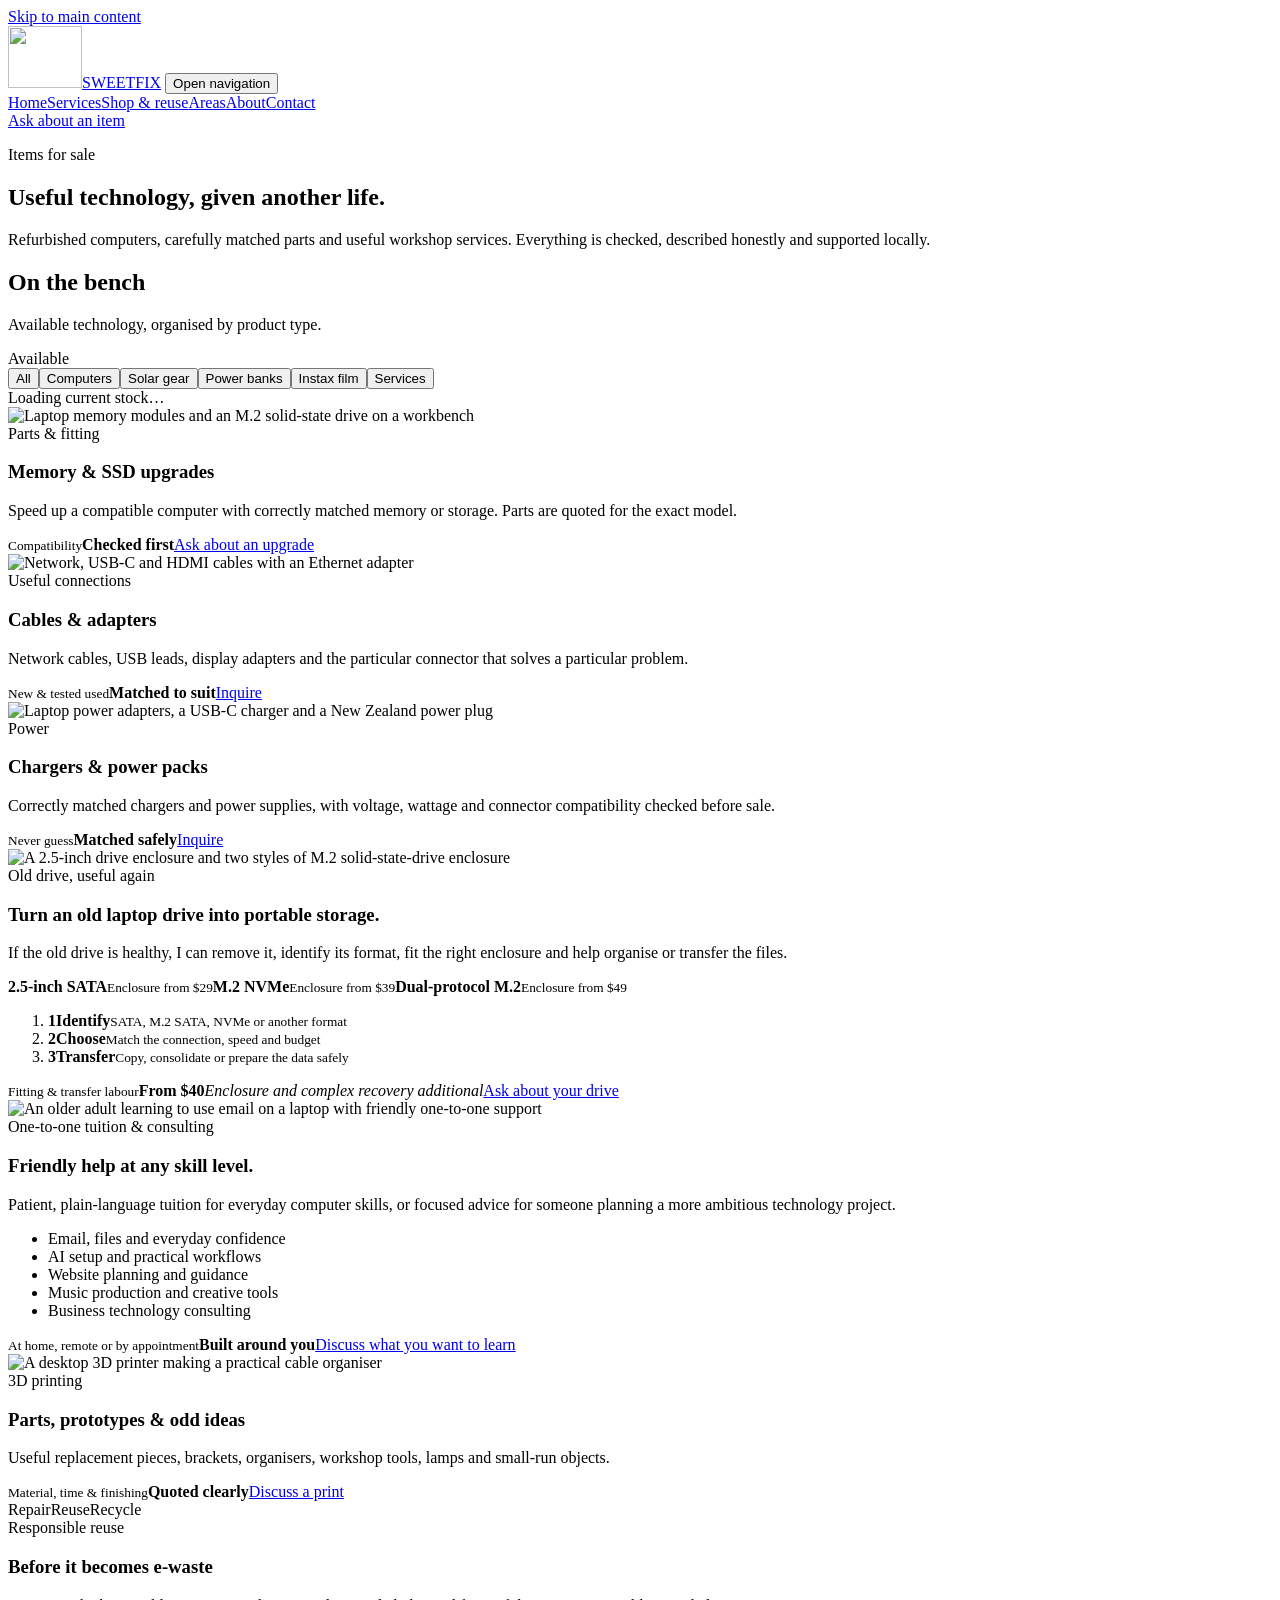
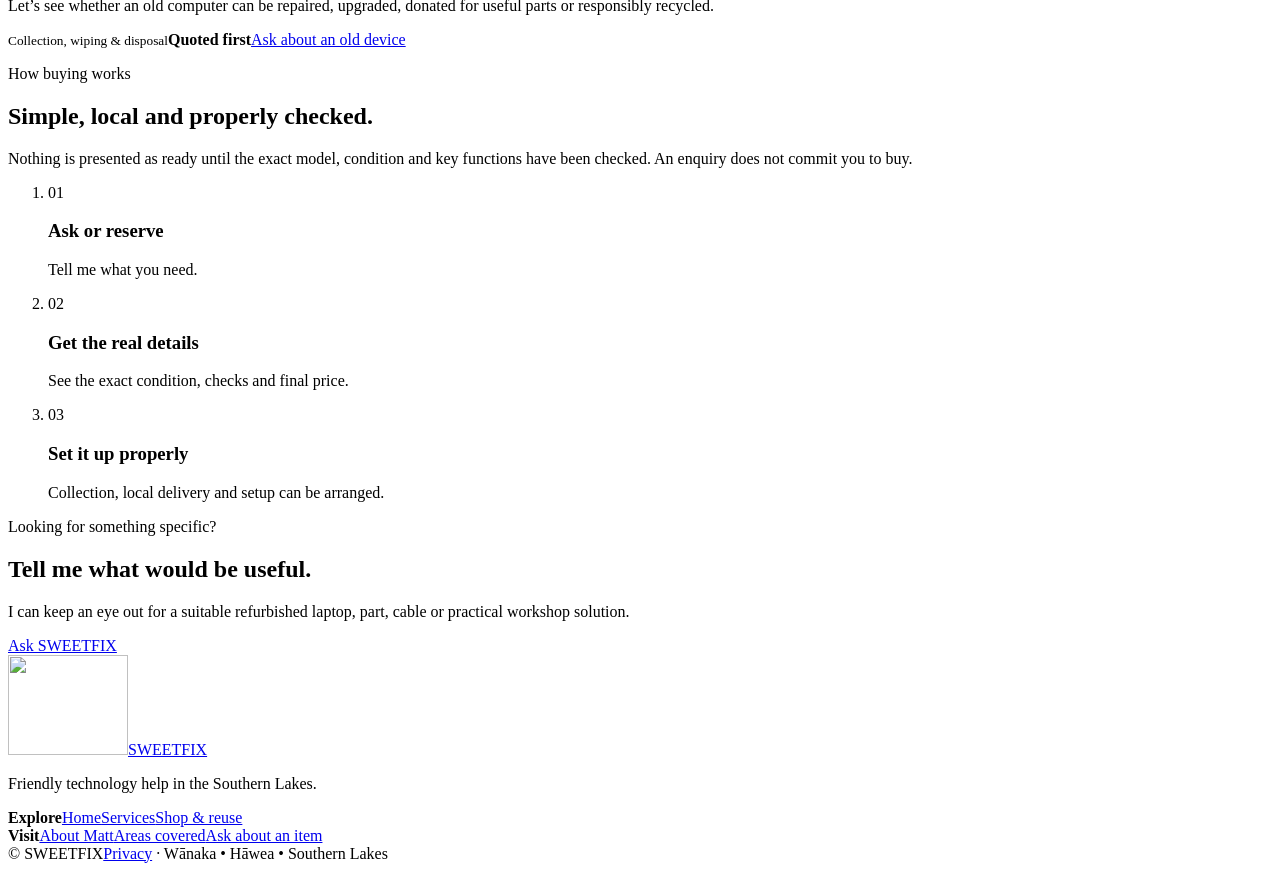
==== shop/index.html @ 1f92fd96 "Publish SWEETFIX customer website" ====
<!doctype html>
<html lang="en-NZ">
<head>
  <meta charset="utf-8" />
  <meta name="viewport" content="width=device-width, initial-scale=1" />
  <meta name="theme-color" content="#f4efe5" />
  <meta name="description" content="Refurbished computers, useful technology, computer tuition and local 3D printing from SWEETFIX in Wānaka." />
  <title>Shop &amp; reuse | SWEETFIX Wānaka</title>
  <link rel="icon" href="assets/sweetfix-favicon.png" type="image/png" sizes="512x512" />
  <link rel="stylesheet" href="styles.css" />
  <link rel="stylesheet" href="shop.css" />
  <script src="script.js" defer></script>
  <script src="assets/shop/shop-catalog-data.js" defer></script>
  <script src="assets/shop-catalog.js" defer></script>
</head>
<body class="shop-page">
  <a class="skip-link" href="#main">Skip to main content</a>
  <header class="site-header" data-header>
    <div class="shell header-inner">
      <a class="brand" href="/" aria-label="SWEETFIX home"><img class="brand-mark" src="assets/sweetfix-logo-green.png" alt="" width="74" height="62" /><span>SWEETFIX</span></a>
      <button class="menu-toggle" type="button" aria-expanded="false" aria-controls="site-navigation"><span class="sr-only">Open navigation</span><span aria-hidden="true"></span><span aria-hidden="true"></span><span aria-hidden="true"></span></button>
      <nav id="site-navigation" class="site-nav" aria-label="Primary navigation"><a href="/">Home</a><a href="/#services">Services</a><a class="is-active" aria-current="page" href="/shop">Shop &amp; reuse</a><a href="/#areas">Areas</a><a href="/#about">About</a><a href="/#contact">Contact</a></nav>
      <div class="header-actions"><a class="button button-small" href="/?interest=a%20shop%20item%20or%20refurbished%20computer">Ask about an item</a></div>
    </div>
  </header>

  <main id="main">
    <div class="catalogue-surface">
      <section class="shop-hero">
        <div class="shell shop-hero-copy reveal is-visible"><p class="eyebrow">Items for sale</p><h1>Useful technology, given another life.</h1><p>Refurbished computers, carefully matched parts and useful workshop services. Everything is checked, described honestly and supported locally.</p></div>
      </section>

      <section id="items" class="shop-section catalogue-section" aria-labelledby="items-title">
        <div class="shell">
          <div class="catalogue-heading reveal"><div><h2 id="items-title">On the bench</h2><p>Available technology, organised by product type.</p></div><div class="stock-key" aria-label="Item availability key"><span class="available">Available</span></div></div>
          <div class="catalogue-filters" data-catalogue-filters aria-label="Filter shop items"><button class="is-active" type="button" data-filter="All">All</button><button type="button" data-filter="Computers">Computers</button><button type="button" data-filter="Solar">Solar gear</button><button type="button" data-filter="Charging">Power banks</button><button type="button" data-filter="Photography">Instax film</button><button type="button" data-filter="Services">Services</button></div>
          <div class="catalogue-grid">
            <div class="catalogue-products" data-catalogue-products aria-live="polite"><div class="catalogue-loading">Loading current stock…</div></div>

            <article class="catalog-card service-card reveal" data-catalog-category="Services"><img class="card-media" src="assets/shop-memory-storage.jpg" alt="Laptop memory modules and an M.2 solid-state drive on a workbench" loading="lazy" decoding="async" /><div class="card-body"><div class="card-kicker"><span>Parts &amp; fitting</span></div><h3>Memory &amp; SSD upgrades</h3><p>Speed up a compatible computer with correctly matched memory or storage. Parts are quoted for the exact model.</p><div class="card-action"><span class="price"><small>Compatibility</small><strong>Checked first</strong></span><a class="button button-small" href="/?interest=a%20memory%20or%20SSD%20upgrade&amp;service=Computer%20repair%20or%20upgrade">Ask about an upgrade</a></div></div></article>

            <article class="catalog-card service-card reveal" data-catalog-category="Services"><img class="card-media" src="assets/shop-cables-connections.jpg" alt="Network, USB-C and HDMI cables with an Ethernet adapter" loading="lazy" decoding="async" /><div class="card-body"><div class="card-kicker"><span>Useful connections</span></div><h3>Cables &amp; adapters</h3><p>Network cables, USB leads, display adapters and the particular connector that solves a particular problem.</p><div class="card-action"><span class="price"><small>New &amp; tested used</small><strong>Matched to suit</strong></span><a class="button button-small" href="/?interest=a%20cable%20or%20adapter">Inquire</a></div></div></article>

            <article class="catalog-card service-card reveal" data-catalog-category="Services"><img class="card-media" src="assets/shop-power-chargers.jpg" alt="Laptop power adapters, a USB-C charger and a New Zealand power plug" loading="lazy" decoding="async" /><div class="card-body"><div class="card-kicker"><span>Power</span></div><h3>Chargers &amp; power packs</h3><p>Correctly matched chargers and power supplies, with voltage, wattage and connector compatibility checked before sale.</p><div class="card-action"><span class="price"><small>Never guess</small><strong>Matched safely</strong></span><a class="button button-small" href="/?interest=a%20charger%20or%20power%20adapter">Inquire</a></div></div></article>

            <article class="catalog-card catalog-card-wide drive-card reveal" data-catalog-category="Services">
              <img class="card-media" src="assets/shop-drive-enclosures.jpg" alt="A 2.5-inch drive enclosure and two styles of M.2 solid-state-drive enclosure" loading="lazy" decoding="async" />
              <div class="card-body"><div class="card-kicker"><span>Old drive, useful again</span></div><h3>Turn an old laptop drive into portable storage.</h3><p>If the old drive is healthy, I can remove it, identify its format, fit the right enclosure and help organise or transfer the files.</p><div class="enclosure-options" aria-label="Indicative enclosure choices"><span><strong>2.5-inch SATA</strong><small>Enclosure from $29</small></span><span><strong>M.2 NVMe</strong><small>Enclosure from $39</small></span><span><strong>Dual-protocol M.2</strong><small>Enclosure from $49</small></span></div><ol class="mini-steps"><li><b>1</b><span><strong>Identify</strong><small>SATA, M.2 SATA, NVMe or another format</small></span></li><li><b>2</b><span><strong>Choose</strong><small>Match the connection, speed and budget</small></span></li><li><b>3</b><span><strong>Transfer</strong><small>Copy, consolidate or prepare the data safely</small></span></li></ol><div class="card-action"><span class="price"><small>Fitting &amp; transfer labour</small><strong>From $40</strong><em>Enclosure and complex recovery additional</em></span><a class="button button-small" href="/?interest=turning%20an%20old%20laptop%20drive%20into%20portable%20storage&amp;service=Data%20recovery%20or%20backup">Ask about your drive</a></div></div>
            </article>

            <article class="catalog-card catalog-card-wide tuition-card reveal" data-catalog-category="Services">
              <img class="card-media" src="assets/service-computer-tuition.jpg" alt="An older adult learning to use email on a laptop with friendly one-to-one support" loading="lazy" decoding="async" />
              <div class="card-body"><div class="card-kicker"><span>One-to-one tuition &amp; consulting</span></div><h3>Friendly help at any skill level.</h3><p>Patient, plain-language tuition for everyday computer skills, or focused advice for someone planning a more ambitious technology project.</p><ul class="topic-list"><li>Email, files and everyday confidence</li><li>AI setup and practical workflows</li><li>Website planning and guidance</li><li>Music production and creative tools</li><li>Business technology consulting</li></ul><div class="card-action"><span class="price"><small>At home, remote or by appointment</small><strong>Built around you</strong></span><a class="button button-small" href="/?interest=one-to-one%20computer%20tuition%20or%20technology%20consulting&amp;service=Computer%20tuition%20or%20consulting">Discuss what you want to learn</a></div></div>
            </article>

            <article class="catalog-card service-card reveal" data-catalog-category="Services"><img class="card-media" src="assets/service-3d-printing-card-v2.png" alt="A desktop 3D printer making a practical cable organiser" loading="lazy" decoding="async" /><div class="card-body"><div class="card-kicker"><span>3D printing</span></div><h3>Parts, prototypes &amp; odd ideas</h3><p>Useful replacement pieces, brackets, organisers, workshop tools, lamps and small-run objects.</p><div class="card-action"><span class="price"><small>Material, time &amp; finishing</small><strong>Quoted clearly</strong></span><a class="button button-small" href="/?interest=a%203D%20printing%20project&amp;service=3D%20printing">Discuss a print</a></div></div></article>

            <article class="catalog-card service-card reuse-card reveal" data-catalog-category="Services"><div class="card-media reuse-visual" aria-hidden="true"><span>Repair</span><span>Reuse</span><span>Recycle</span></div><div class="card-body"><div class="card-kicker"><span>Responsible reuse</span></div><h3>Before it becomes e-waste</h3><p>Let’s see whether an old computer can be repaired, upgraded, donated for useful parts or responsibly recycled.</p><div class="card-action"><span class="price"><small>Collection, wiping &amp; disposal</small><strong>Quoted first</strong></span><a class="button button-small" href="/?interest=computer%20reuse%20or%20e-waste%20help">Ask about an old device</a></div></div></article>
          </div>
        </div>
      </section>
    </div>

    <section class="buying-section shop-section"><div class="shell buying-layout"><div><p class="eyebrow">How buying works</p><h2>Simple, local and properly checked.</h2><p>Nothing is presented as ready until the exact model, condition and key functions have been checked. An enquiry does not commit you to buy.</p></div><ol class="buying-grid"><li><span>01</span><div><h3>Ask or reserve</h3><p>Tell me what you need.</p></div></li><li><span>02</span><div><h3>Get the real details</h3><p>See the exact condition, checks and final price.</p></div></li><li><span>03</span><div><h3>Set it up properly</h3><p>Collection, local delivery and setup can be arranged.</p></div></li></ol></div></section>
    <section class="shop-final"><div class="shell shop-final-inner"><div><p class="eyebrow">Looking for something specific?</p><h2>Tell me what would be useful.</h2><p>I can keep an eye out for a suitable refurbished laptop, part, cable or practical workshop solution.</p></div><a class="button button-light" href="/?interest=sourcing%20a%20useful%20technology%20item">Ask SWEETFIX</a></div></section>
  </main>

  <dialog class="request-dialog purchase-dialog" data-purchase-dialog aria-labelledby="purchase-title">
    <div class="dialog-top"><div><p class="eyebrow">Purchase request</p><h2 id="purchase-title">Reserve an item.</h2></div><button class="dialog-close" type="button" aria-label="Close purchase form" data-purchase-close>×</button></div>
    <form class="request-form" data-purchase-form>
      <input type="hidden" name="product_id" />
      <div class="purchase-context"><div class="purchase-summary" data-purchase-summary></div><p class="purchase-shipping-note" data-shipping-note></p></div>
      <p class="form-intro">Send your details to reserve the item. No payment is taken yet. Matt will confirm that it is still available, calculate final delivery, then send the total and a secure payment link.</p>
      <div class="website-field" aria-hidden="true"><label>Leave this field empty<input name="website_address" autocomplete="off" tabindex="-1" /></label></div>
      <div class="form-grid">
        <label><span class="field-label">Full name <span class="required-mark" aria-hidden="true">*</span></span><input name="name" autocomplete="name" required /></label>
        <label><span class="field-label">Email address <span class="required-mark" aria-hidden="true">*</span></span><input name="email" type="email" autocomplete="email" required /></label>
        <label><span class="field-label">Phone number</span><input name="phone" type="tel" autocomplete="tel" /></label>
        <label><span class="field-label">Delivery preference <span class="required-mark" aria-hidden="true">*</span></span><select name="delivery" required><option value="">Choose delivery</option><option value="pickup">Local pickup</option><option value="courier">Courier to a New Zealand address</option><option value="discuss">Discuss another arrangement</option></select></label>
        <label class="form-wide"><span class="field-label">Delivery address or pickup area <span class="required-mark" aria-hidden="true">*</span></span><input name="address" autocomplete="street-address" required placeholder="Street, suburb, town and postcode, or your pickup area" /></label>
      </div>
      <label><span class="field-label">Anything Matt should know?</span><textarea name="note" rows="2" placeholder="Timing, setup help, questions or delivery access"></textarea></label>
      <label class="check-row"><input name="agreement" type="checkbox" required /><span>I confirm these details are correct. I understand this reserves the item for review and that final delivery and payment will be confirmed before the sale.</span></label>
      <p class="purchase-status" data-purchase-status role="alert" aria-live="polite"></p>
      <div class="form-footer"><p>Availability is confirmed personally. Standalone power banks require pickup or a suitable specialist courier.</p><button class="button" type="submit">Reserve &amp; get final total <span aria-hidden="true">→</span></button></div>
    </form>
  </dialog>

  <footer class="site-footer"><div class="shell footer-grid"><div><a class="brand brand-footer" href="/" aria-label="SWEETFIX home"><img class="brand-mark" src="assets/sweetfix-logo-green.png" alt="" width="120" height="100" /><span>SWEETFIX</span></a><p>Friendly technology help in the Southern Lakes.</p></div><div><strong>Explore</strong><a href="/">Home</a><a href="/#services">Services</a><a href="/shop">Shop &amp; reuse</a></div><div><strong>Visit</strong><a href="/#about">About Matt</a><a href="/#areas">Areas covered</a><a href="/?interest=a%20shop%20item%20or%20refurbished%20computer">Ask about an item</a></div></div><div class="shell footer-bottom"><span>© <span data-year></span> SWEETFIX</span><span><a href="/privacy">Privacy</a> · Wānaka • Hāwea • Southern Lakes</span></div></footer>
  <div class="toast" role="status" aria-live="polite" aria-atomic="true"></div>
  <script src="/static-contact.js" defer></script>
</body>
</html>
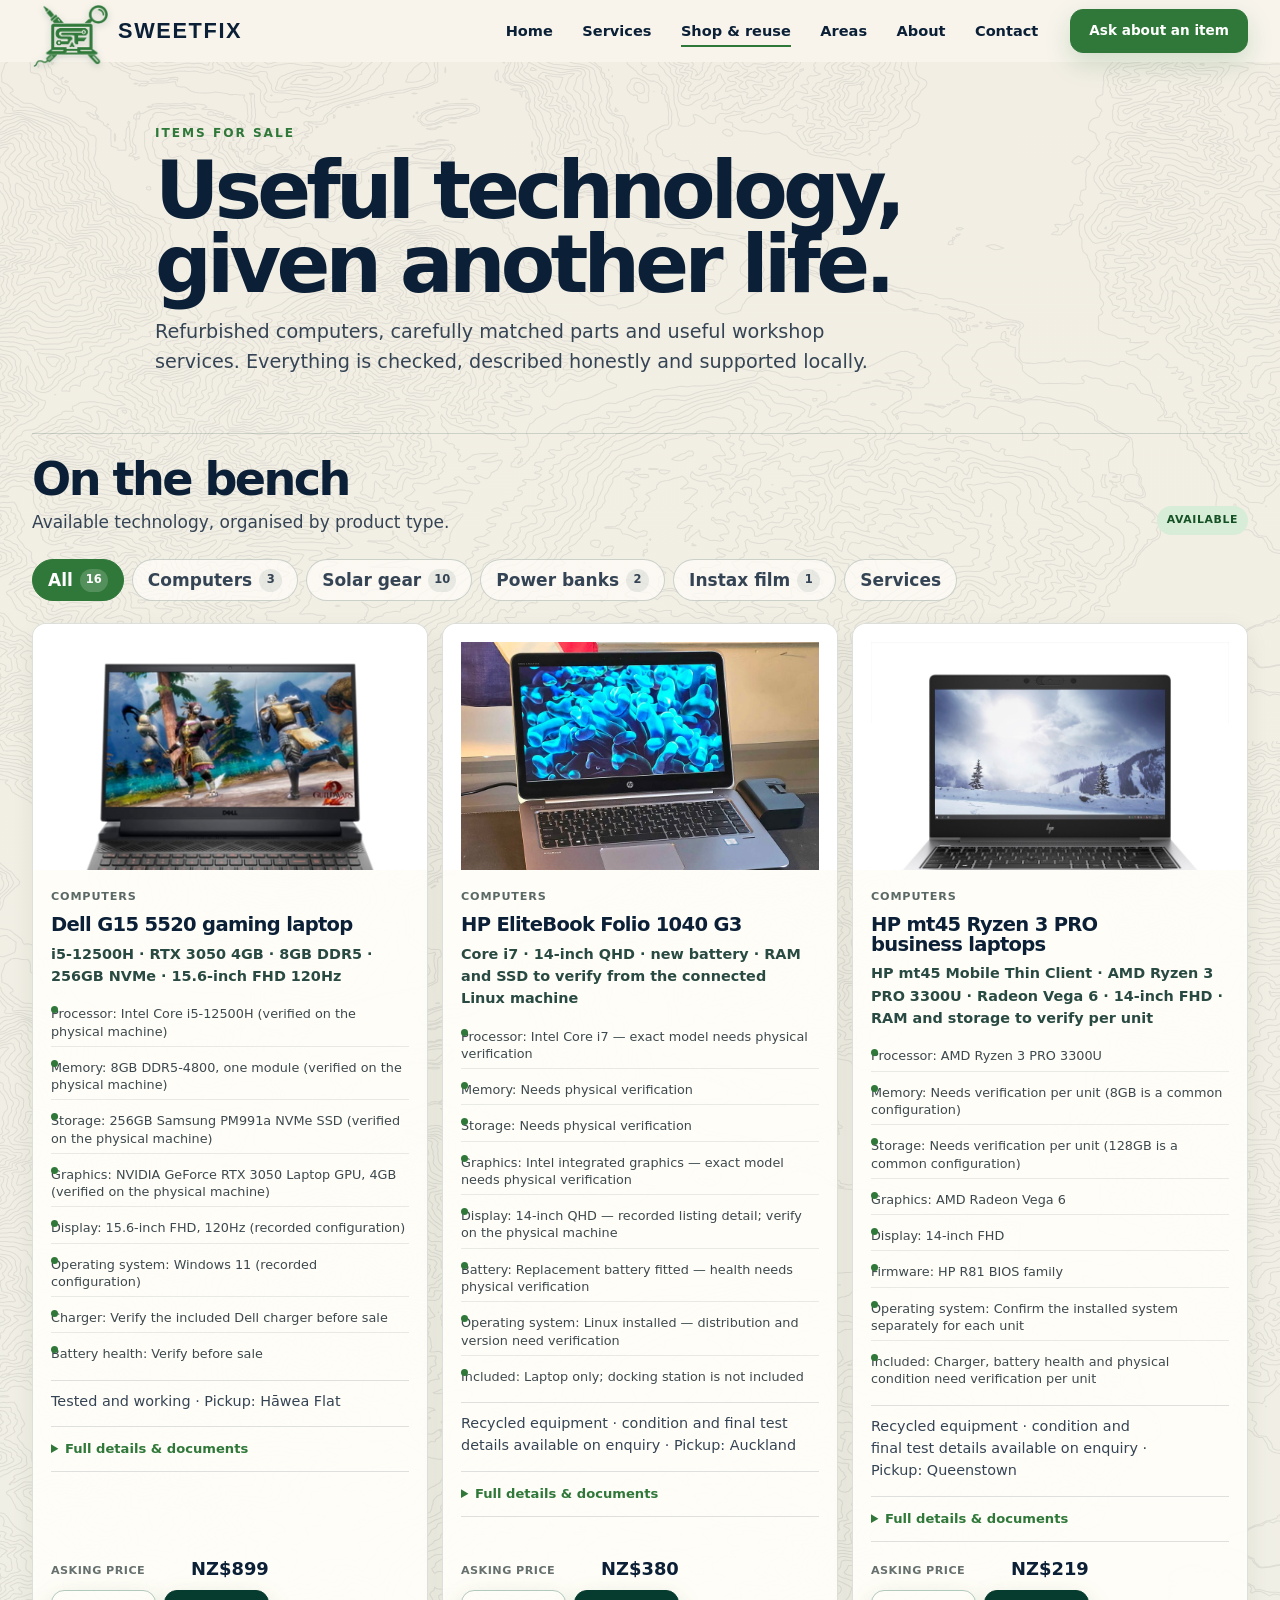
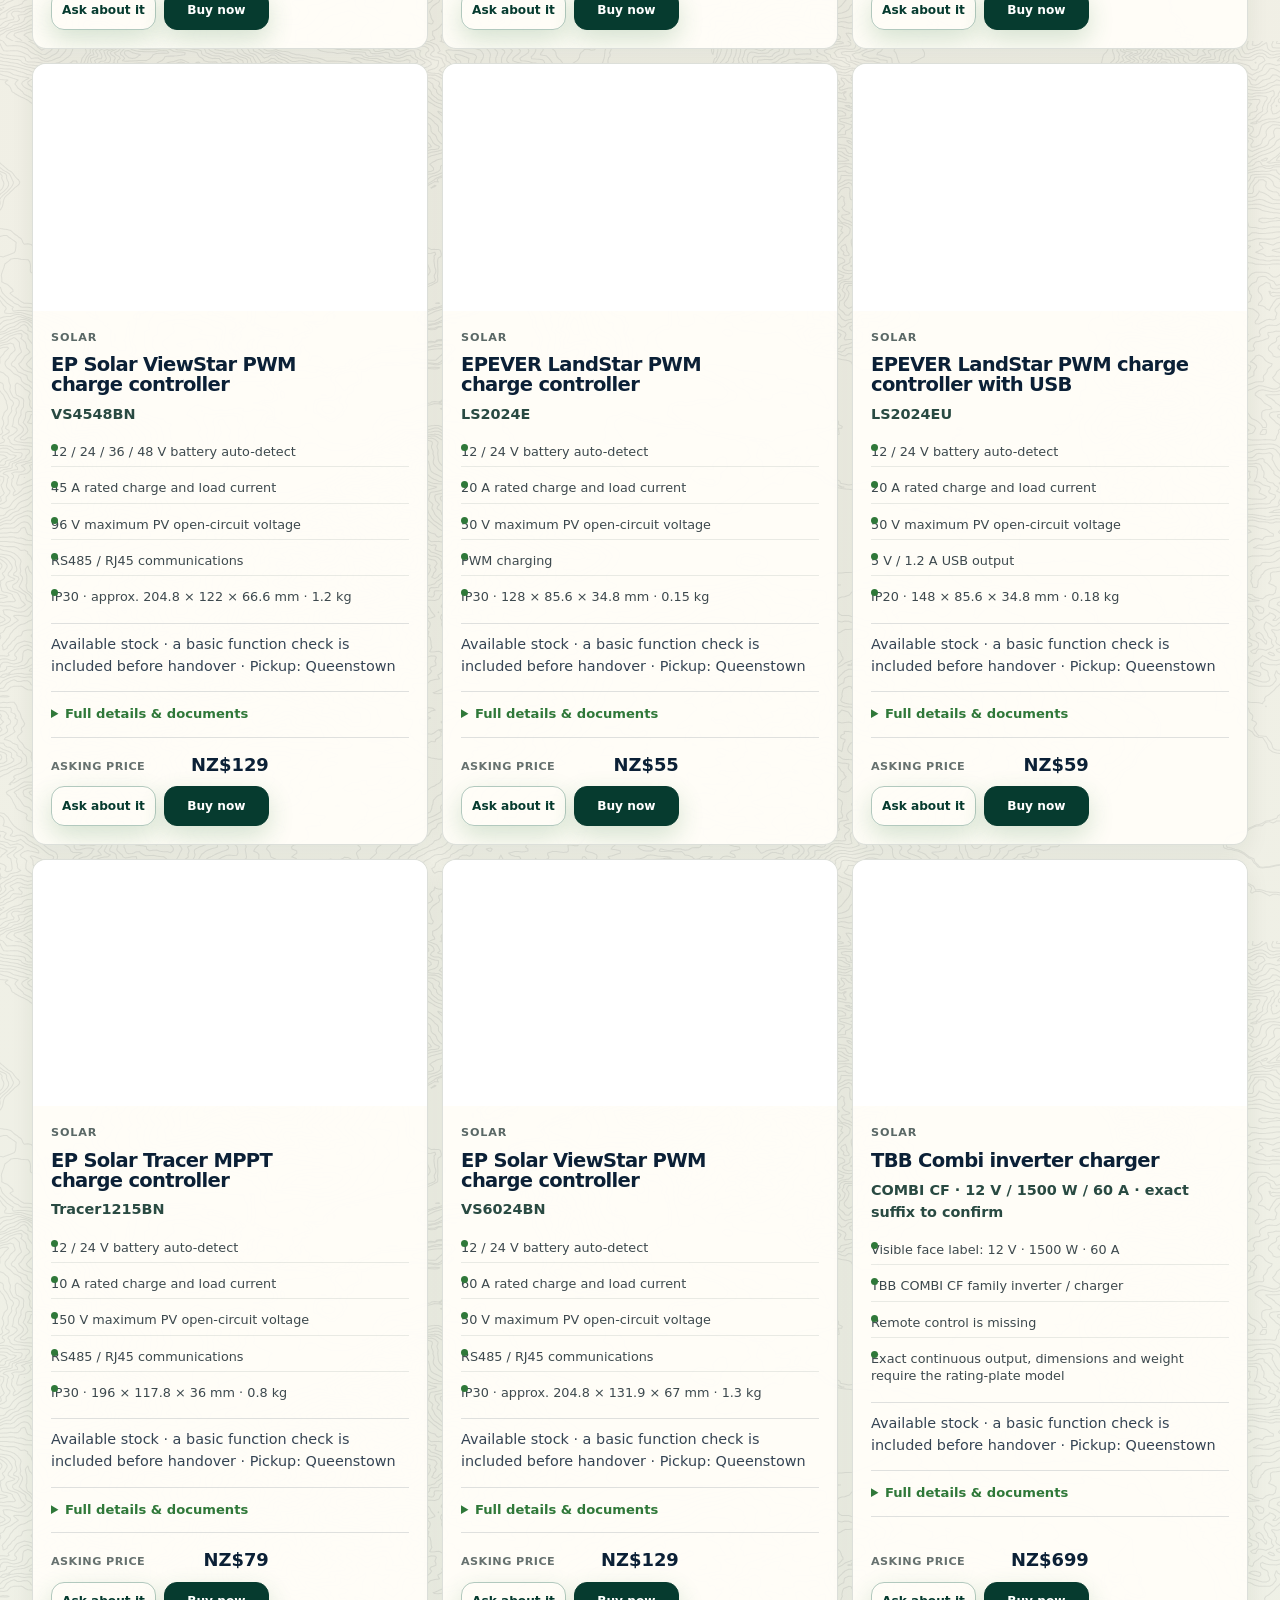
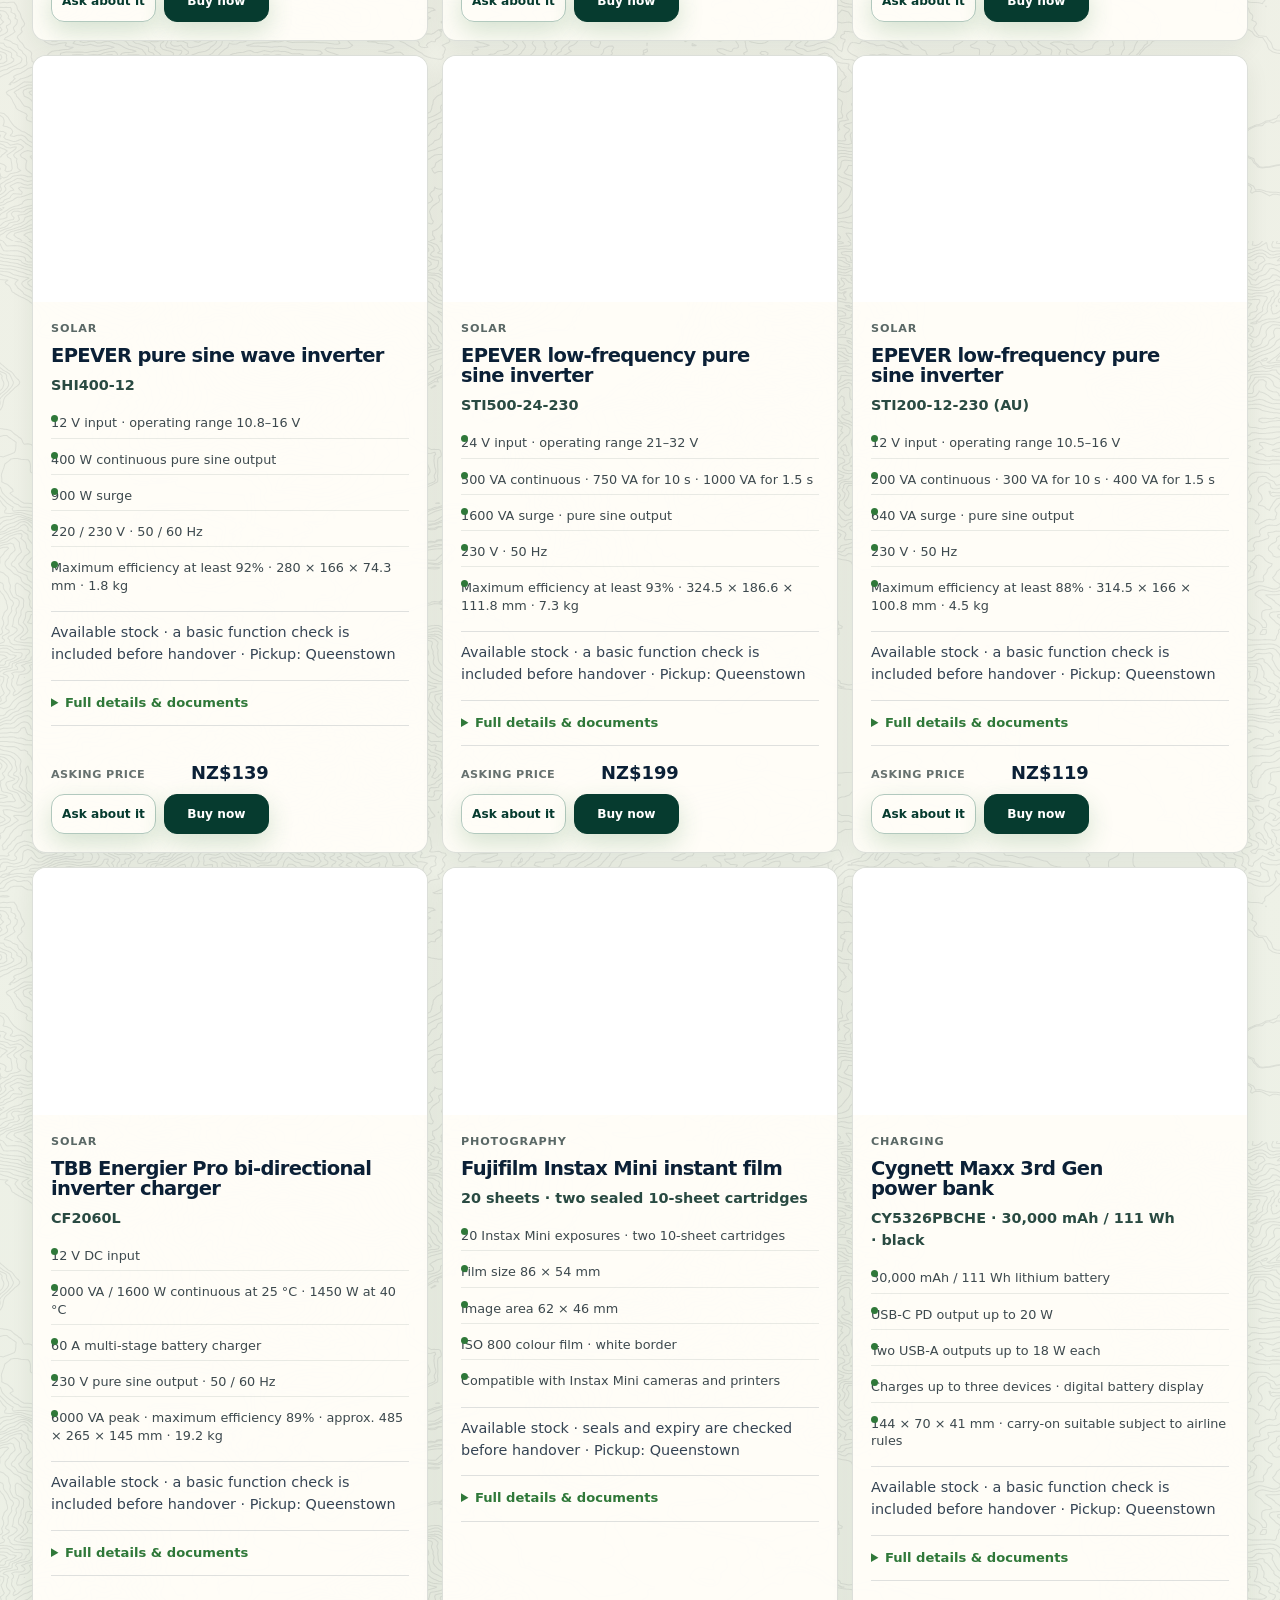
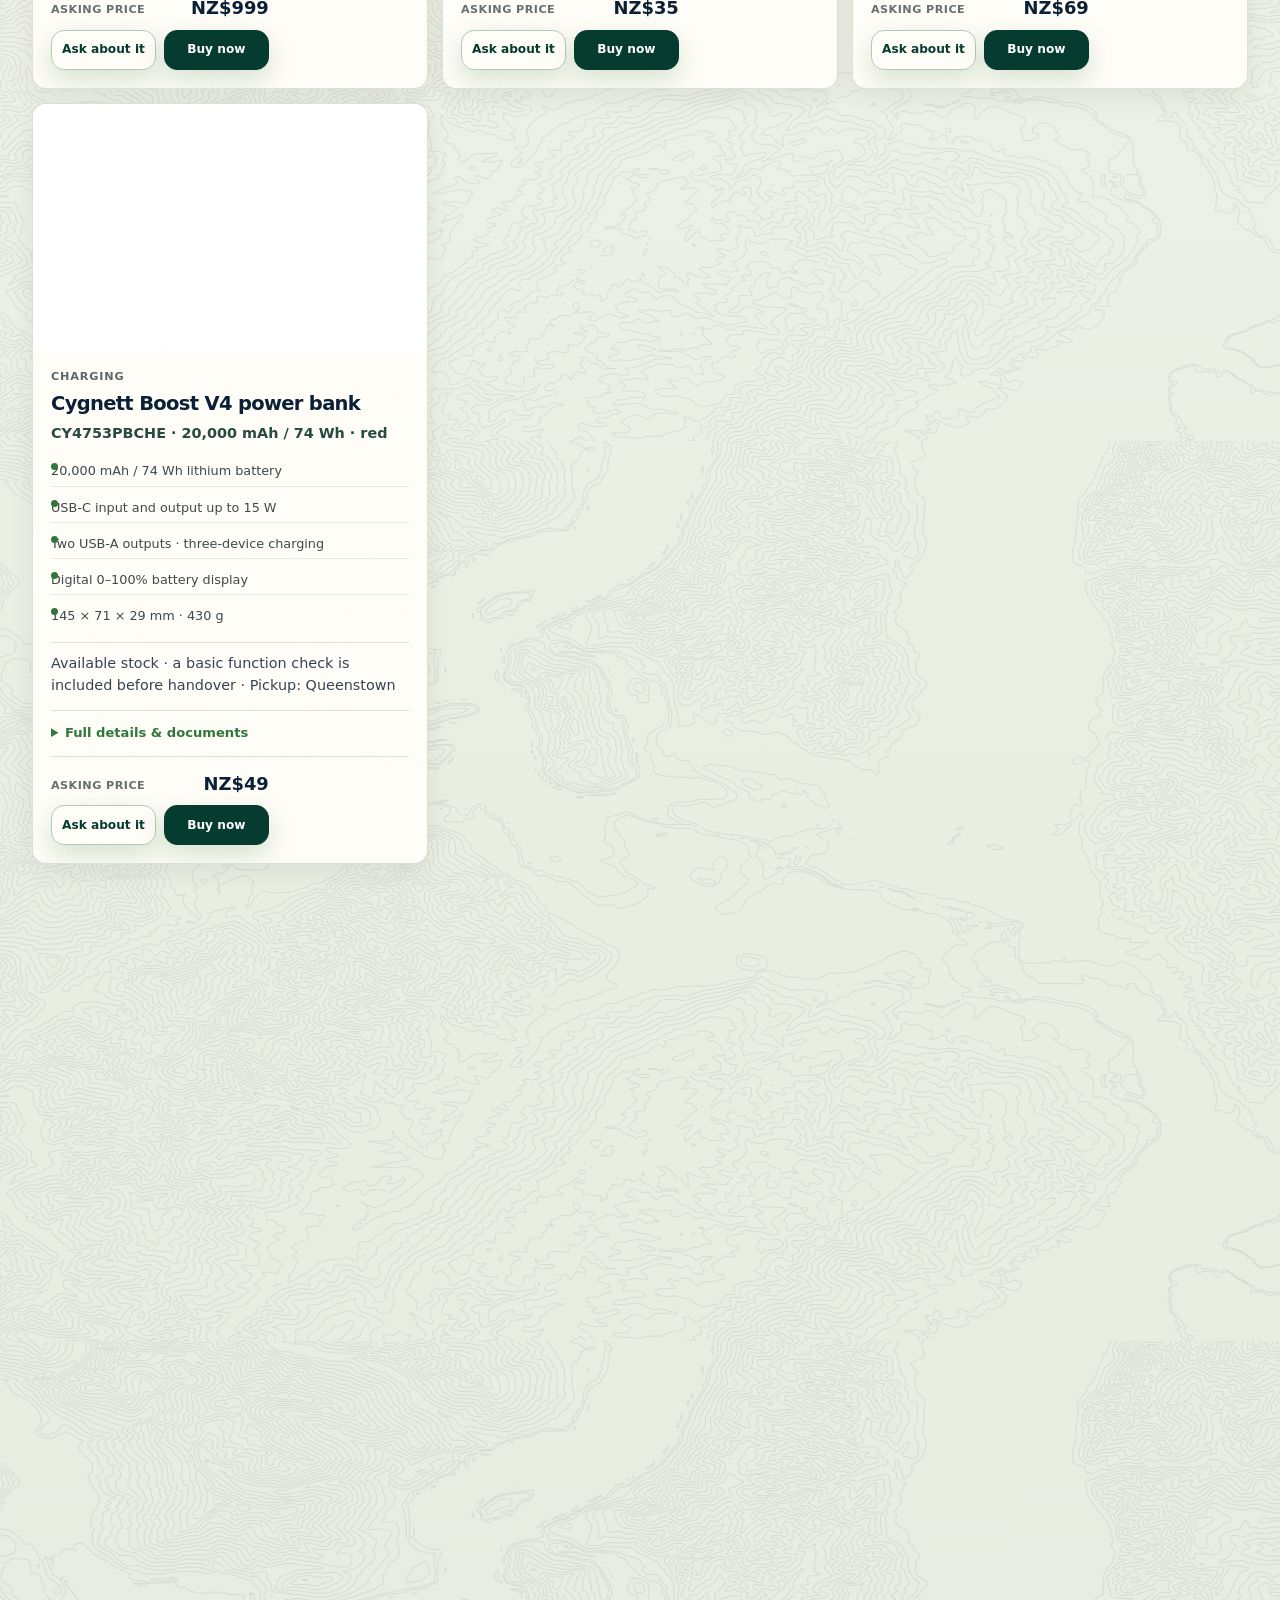
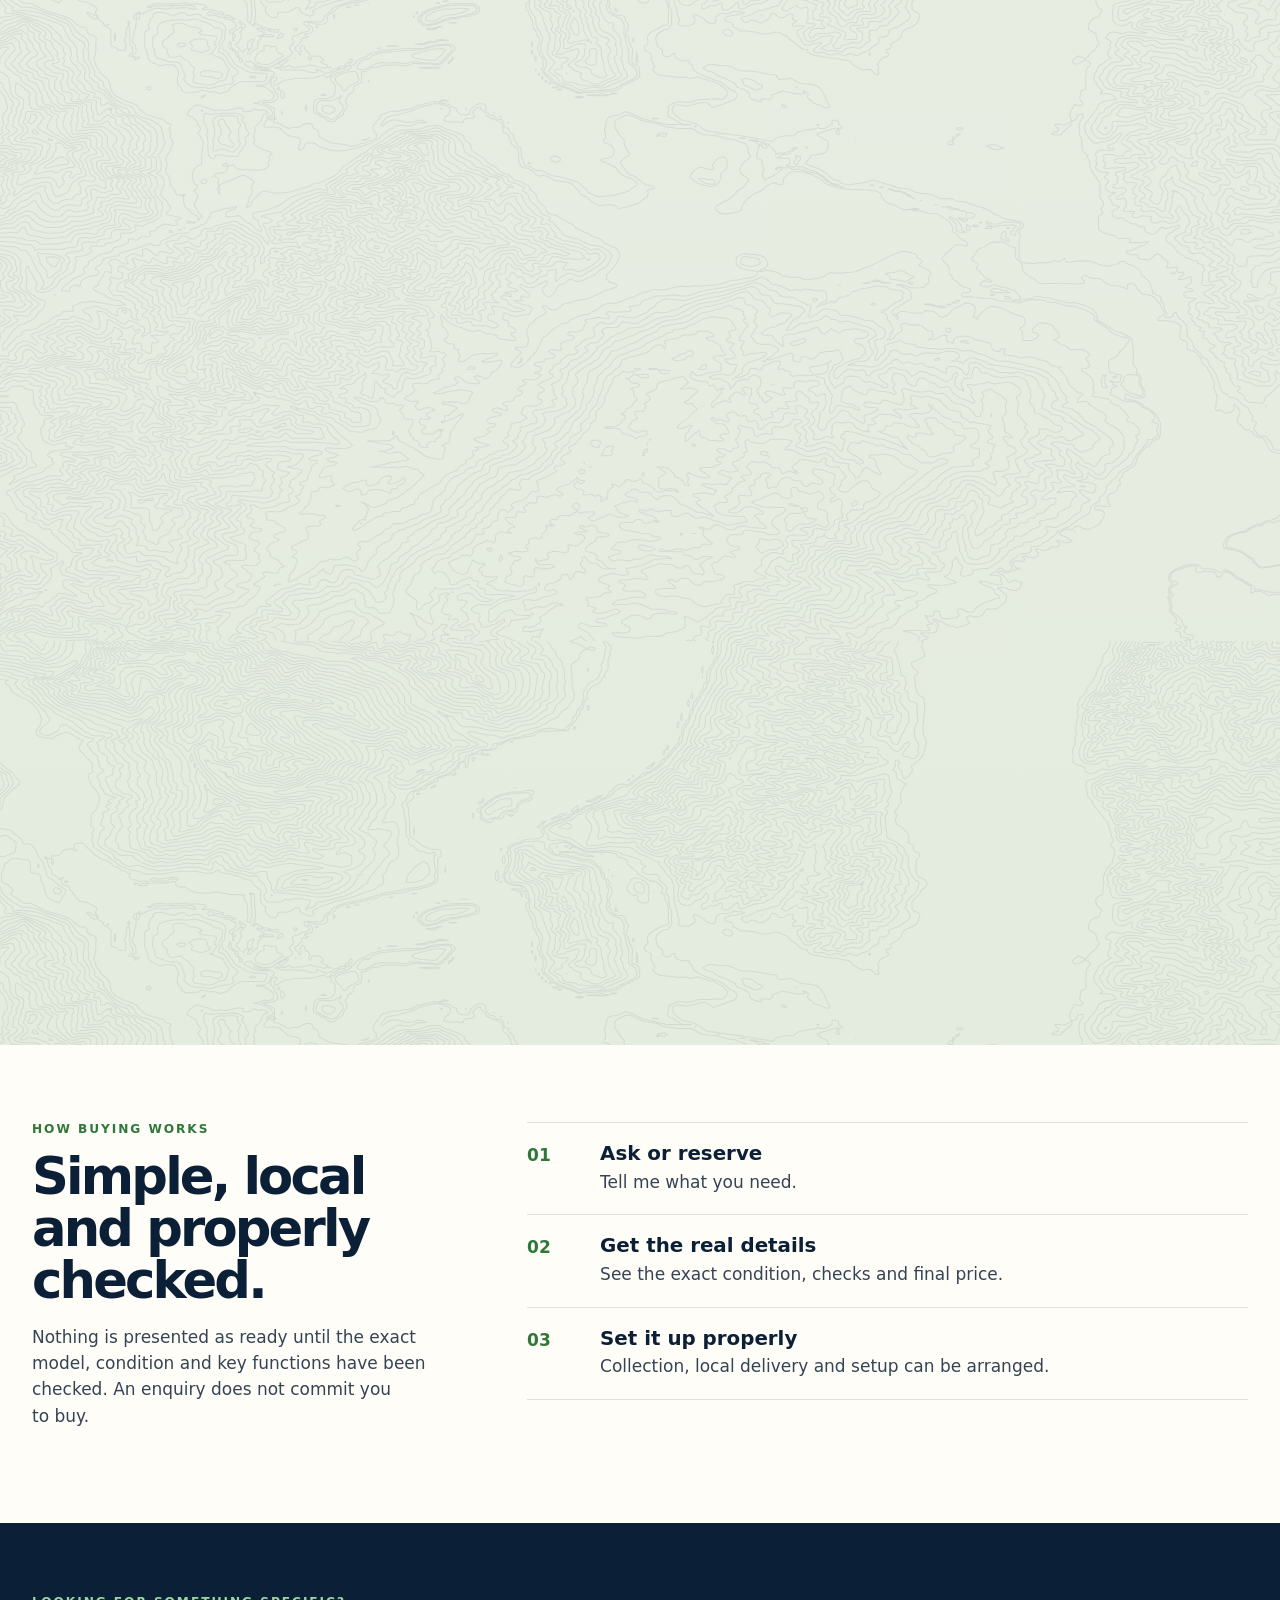
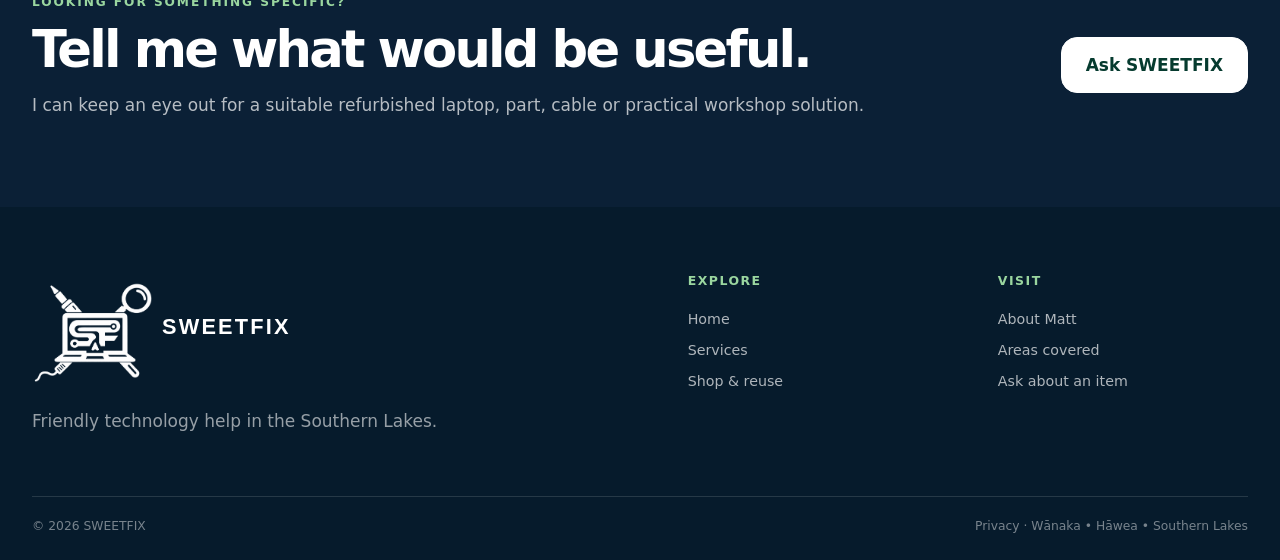
==== commit 79cba98c: "Fix public shop catalogue asset paths" ====
--- a/shop/index.html
+++ b/shop/index.html
@@ -2,6 +2,7 @@
 <html lang="en-NZ">
 <head>
   <meta charset="utf-8" />
+  <base href="/" />
   <meta name="viewport" content="width=device-width, initial-scale=1" />
   <meta name="theme-color" content="#f4efe5" />
   <meta name="description" content="Refurbished computers, useful technology, computer tuition and local 3D printing from SWEETFIX in Wānaka." />
@@ -33,7 +34,7 @@
       <section id="items" class="shop-section catalogue-section" aria-labelledby="items-title">
         <div class="shell">
           <div class="catalogue-heading reveal"><div><h2 id="items-title">On the bench</h2><p>Available technology, organised by product type.</p></div><div class="stock-key" aria-label="Item availability key"><span class="available">Available</span></div></div>
-          <div class="catalogue-filters" data-catalogue-filters aria-label="Filter shop items"><button class="is-active" type="button" data-filter="All">All</button><button type="button" data-filter="Computers">Computers</button><button type="button" data-filter="Solar">Solar gear</button><button type="button" data-filter="Charging">Power banks</button><button type="button" data-filter="Photography">Instax film</button><button type="button" data-filter="Services">Services</button></div>
+          <div class="catalogue-filters" data-catalogue-filters aria-label="Filter shop items"><button class="is-active" type="button" data-filter="All">All <span>16</span></button><button type="button" data-filter="Computers">Computers <span>3</span></button><button type="button" data-filter="Solar">Solar gear <span>10</span></button><button type="button" data-filter="Charging">Power banks <span>2</span></button><button type="button" data-filter="Photography">Instax film <span>1</span></button><button type="button" data-filter="Services">Services</button></div>
           <div class="catalogue-grid">
             <div class="catalogue-products" data-catalogue-products aria-live="polite"><div class="catalogue-loading">Loading current stock…</div></div>
 
@@ -65,27 +66,6 @@
     <section class="shop-final"><div class="shell shop-final-inner"><div><p class="eyebrow">Looking for something specific?</p><h2>Tell me what would be useful.</h2><p>I can keep an eye out for a suitable refurbished laptop, part, cable or practical workshop solution.</p></div><a class="button button-light" href="/?interest=sourcing%20a%20useful%20technology%20item">Ask SWEETFIX</a></div></section>
   </main>
 
-  <dialog class="request-dialog purchase-dialog" data-purchase-dialog aria-labelledby="purchase-title">
-    <div class="dialog-top"><div><p class="eyebrow">Purchase request</p><h2 id="purchase-title">Reserve an item.</h2></div><button class="dialog-close" type="button" aria-label="Close purchase form" data-purchase-close>×</button></div>
-    <form class="request-form" data-purchase-form>
-      <input type="hidden" name="product_id" />
-      <div class="purchase-context"><div class="purchase-summary" data-purchase-summary></div><p class="purchase-shipping-note" data-shipping-note></p></div>
-      <p class="form-intro">Send your details to reserve the item. No payment is taken yet. Matt will confirm that it is still available, calculate final delivery, then send the total and a secure payment link.</p>
-      <div class="website-field" aria-hidden="true"><label>Leave this field empty<input name="website_address" autocomplete="off" tabindex="-1" /></label></div>
-      <div class="form-grid">
-        <label><span class="field-label">Full name <span class="required-mark" aria-hidden="true">*</span></span><input name="name" autocomplete="name" required /></label>
-        <label><span class="field-label">Email address <span class="required-mark" aria-hidden="true">*</span></span><input name="email" type="email" autocomplete="email" required /></label>
-        <label><span class="field-label">Phone number</span><input name="phone" type="tel" autocomplete="tel" /></label>
-        <label><span class="field-label">Delivery preference <span class="required-mark" aria-hidden="true">*</span></span><select name="delivery" required><option value="">Choose delivery</option><option value="pickup">Local pickup</option><option value="courier">Courier to a New Zealand address</option><option value="discuss">Discuss another arrangement</option></select></label>
-        <label class="form-wide"><span class="field-label">Delivery address or pickup area <span class="required-mark" aria-hidden="true">*</span></span><input name="address" autocomplete="street-address" required placeholder="Street, suburb, town and postcode, or your pickup area" /></label>
-      </div>
-      <label><span class="field-label">Anything Matt should know?</span><textarea name="note" rows="2" placeholder="Timing, setup help, questions or delivery access"></textarea></label>
-      <label class="check-row"><input name="agreement" type="checkbox" required /><span>I confirm these details are correct. I understand this reserves the item for review and that final delivery and payment will be confirmed before the sale.</span></label>
-      <p class="purchase-status" data-purchase-status role="alert" aria-live="polite"></p>
-      <div class="form-footer"><p>Availability is confirmed personally. Standalone power banks require pickup or a suitable specialist courier.</p><button class="button" type="submit">Reserve &amp; get final total <span aria-hidden="true">→</span></button></div>
-    </form>
-  </dialog>
-
   <footer class="site-footer"><div class="shell footer-grid"><div><a class="brand brand-footer" href="/" aria-label="SWEETFIX home"><img class="brand-mark" src="assets/sweetfix-logo-green.png" alt="" width="120" height="100" /><span>SWEETFIX</span></a><p>Friendly technology help in the Southern Lakes.</p></div><div><strong>Explore</strong><a href="/">Home</a><a href="/#services">Services</a><a href="/shop">Shop &amp; reuse</a></div><div><strong>Visit</strong><a href="/#about">About Matt</a><a href="/#areas">Areas covered</a><a href="/?interest=a%20shop%20item%20or%20refurbished%20computer">Ask about an item</a></div></div><div class="shell footer-bottom"><span>© <span data-year></span> SWEETFIX</span><span><a href="/privacy">Privacy</a> · Wānaka • Hāwea • Southern Lakes</span></div></footer>
   <div class="toast" role="status" aria-live="polite" aria-atomic="true"></div>
   <script src="/static-contact.js" defer></script>
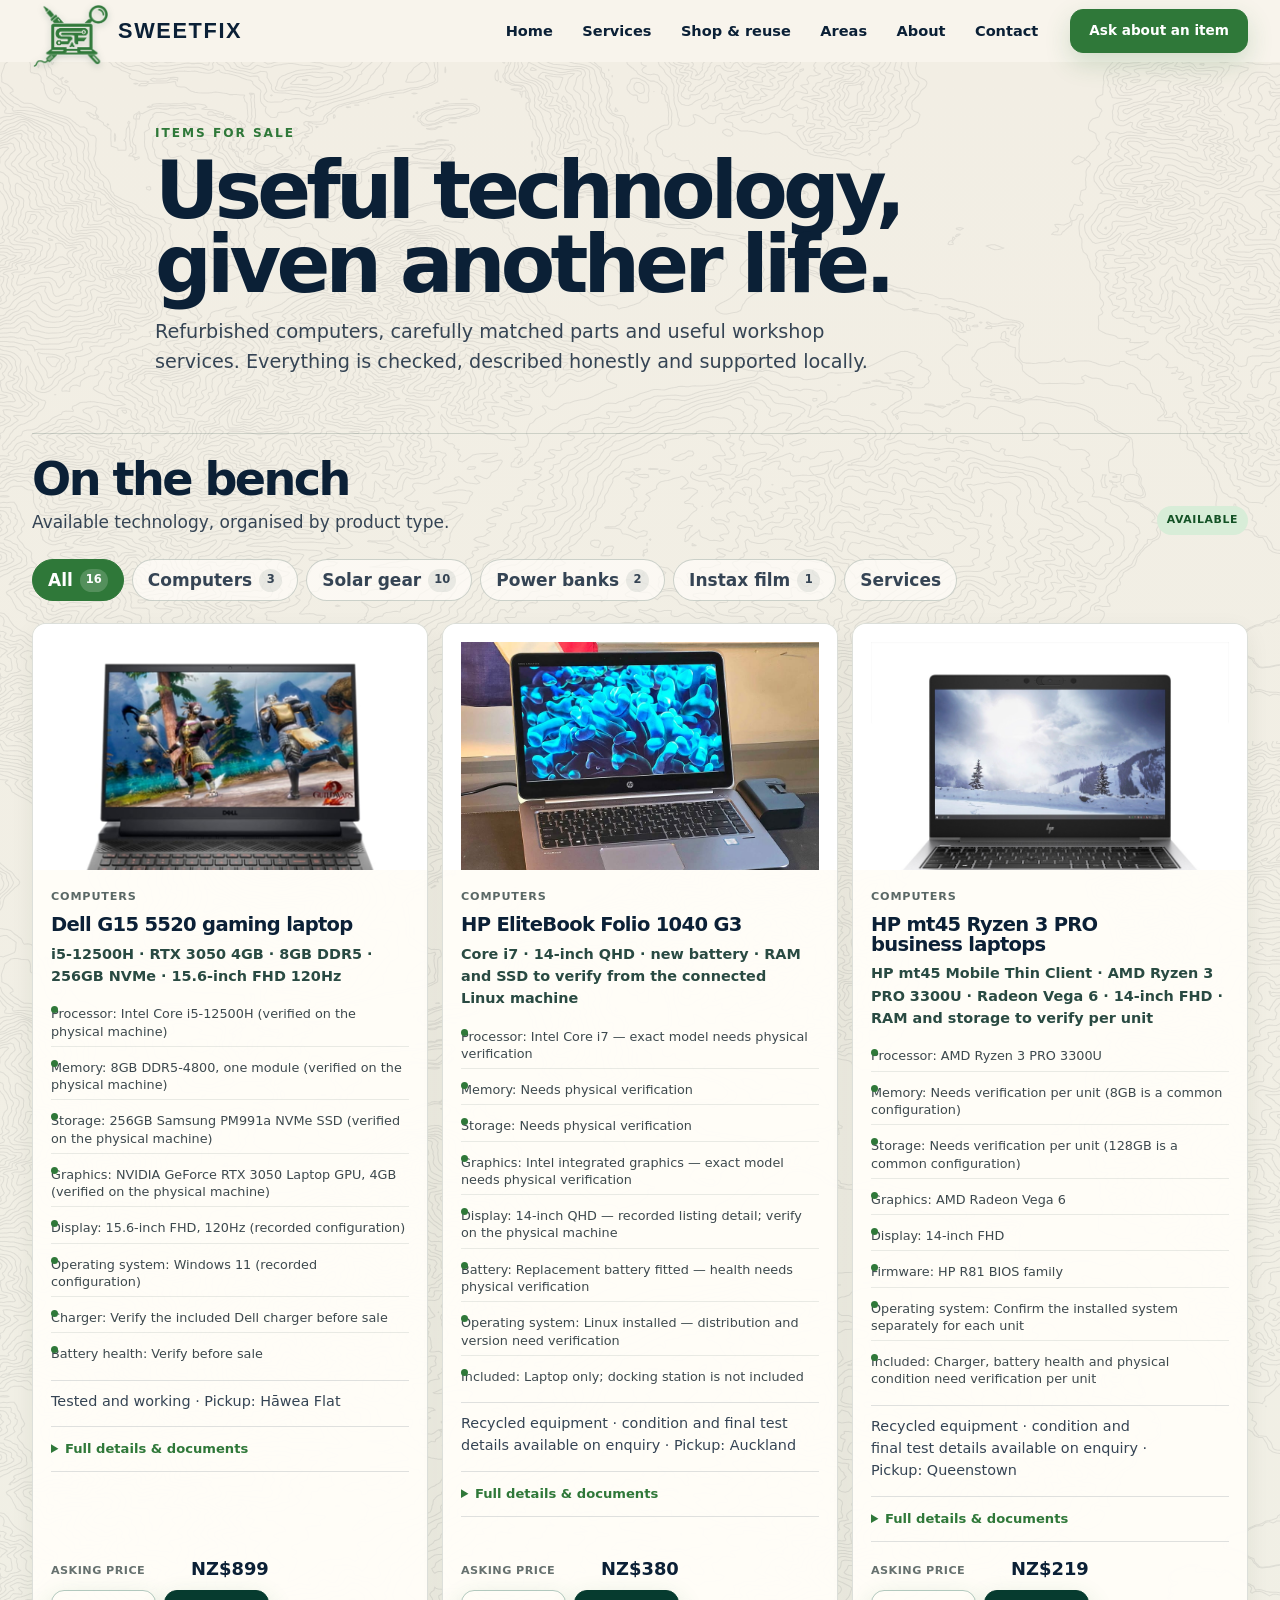
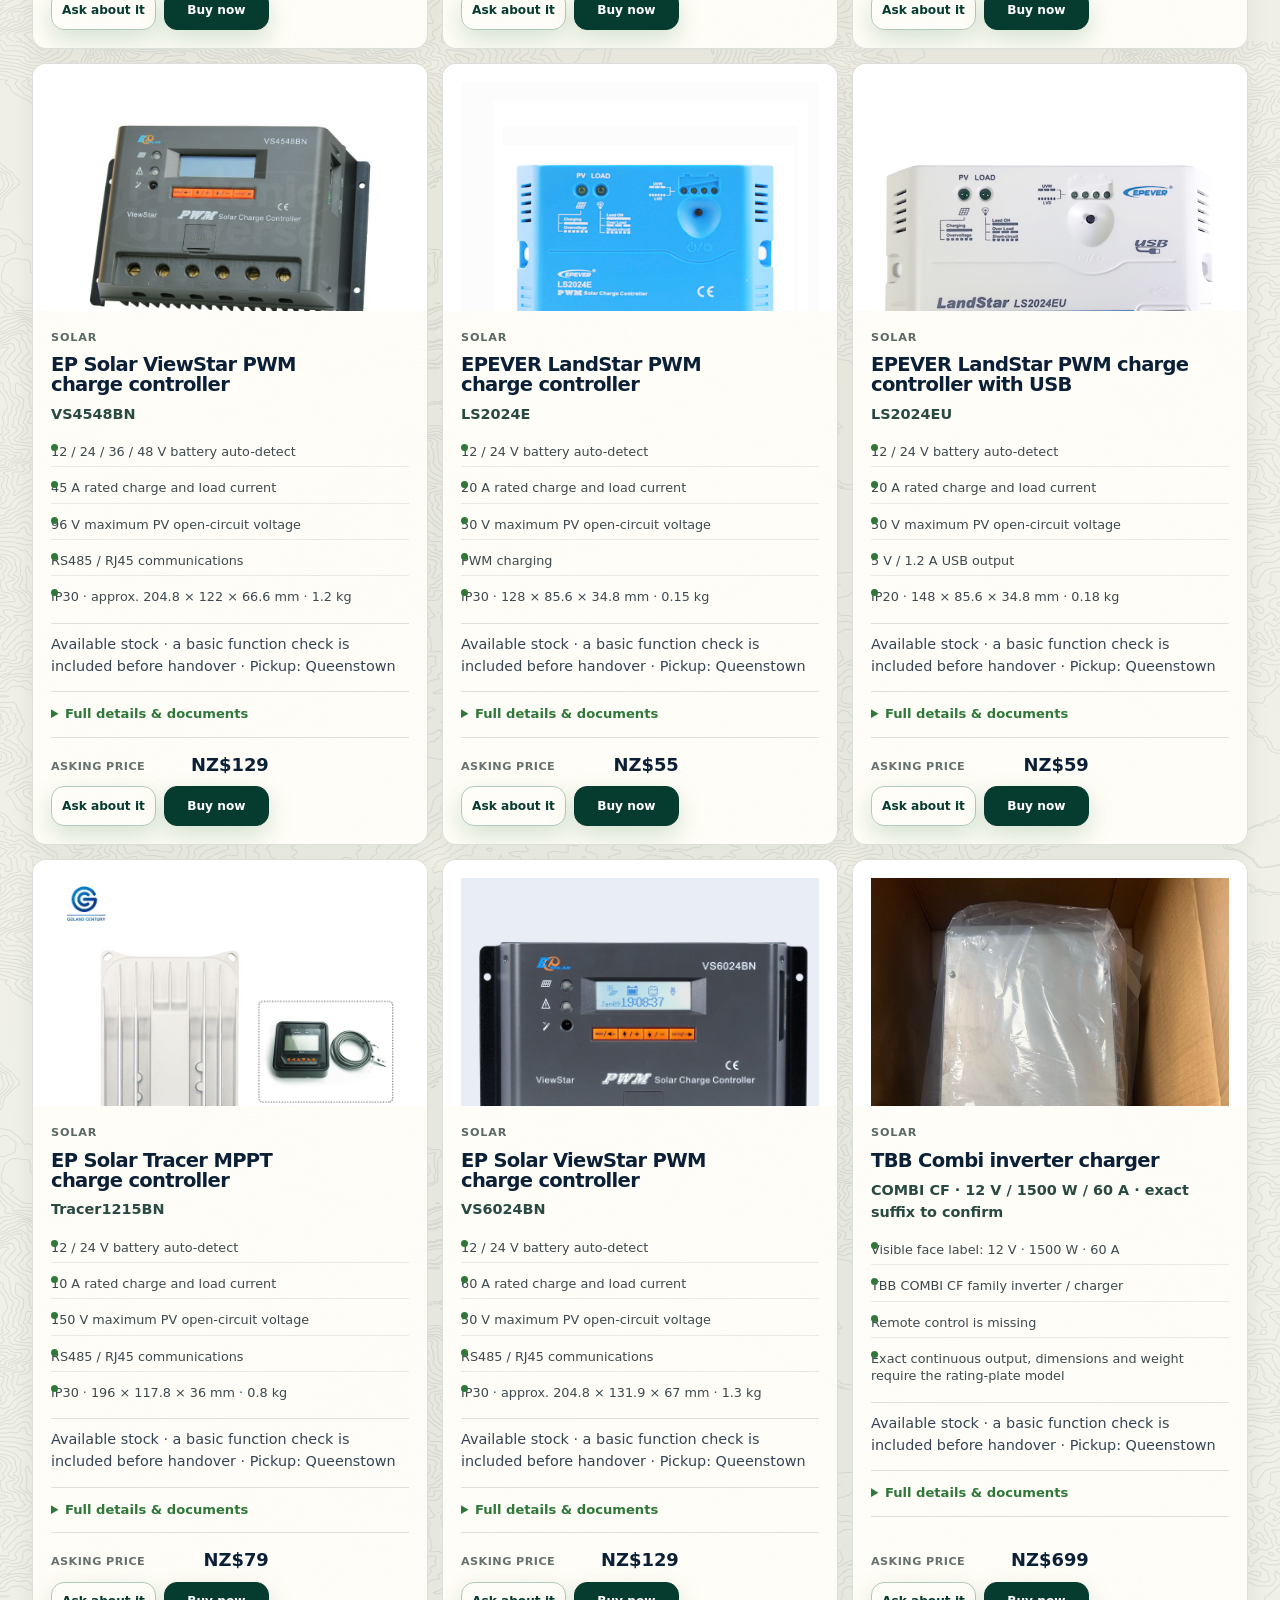
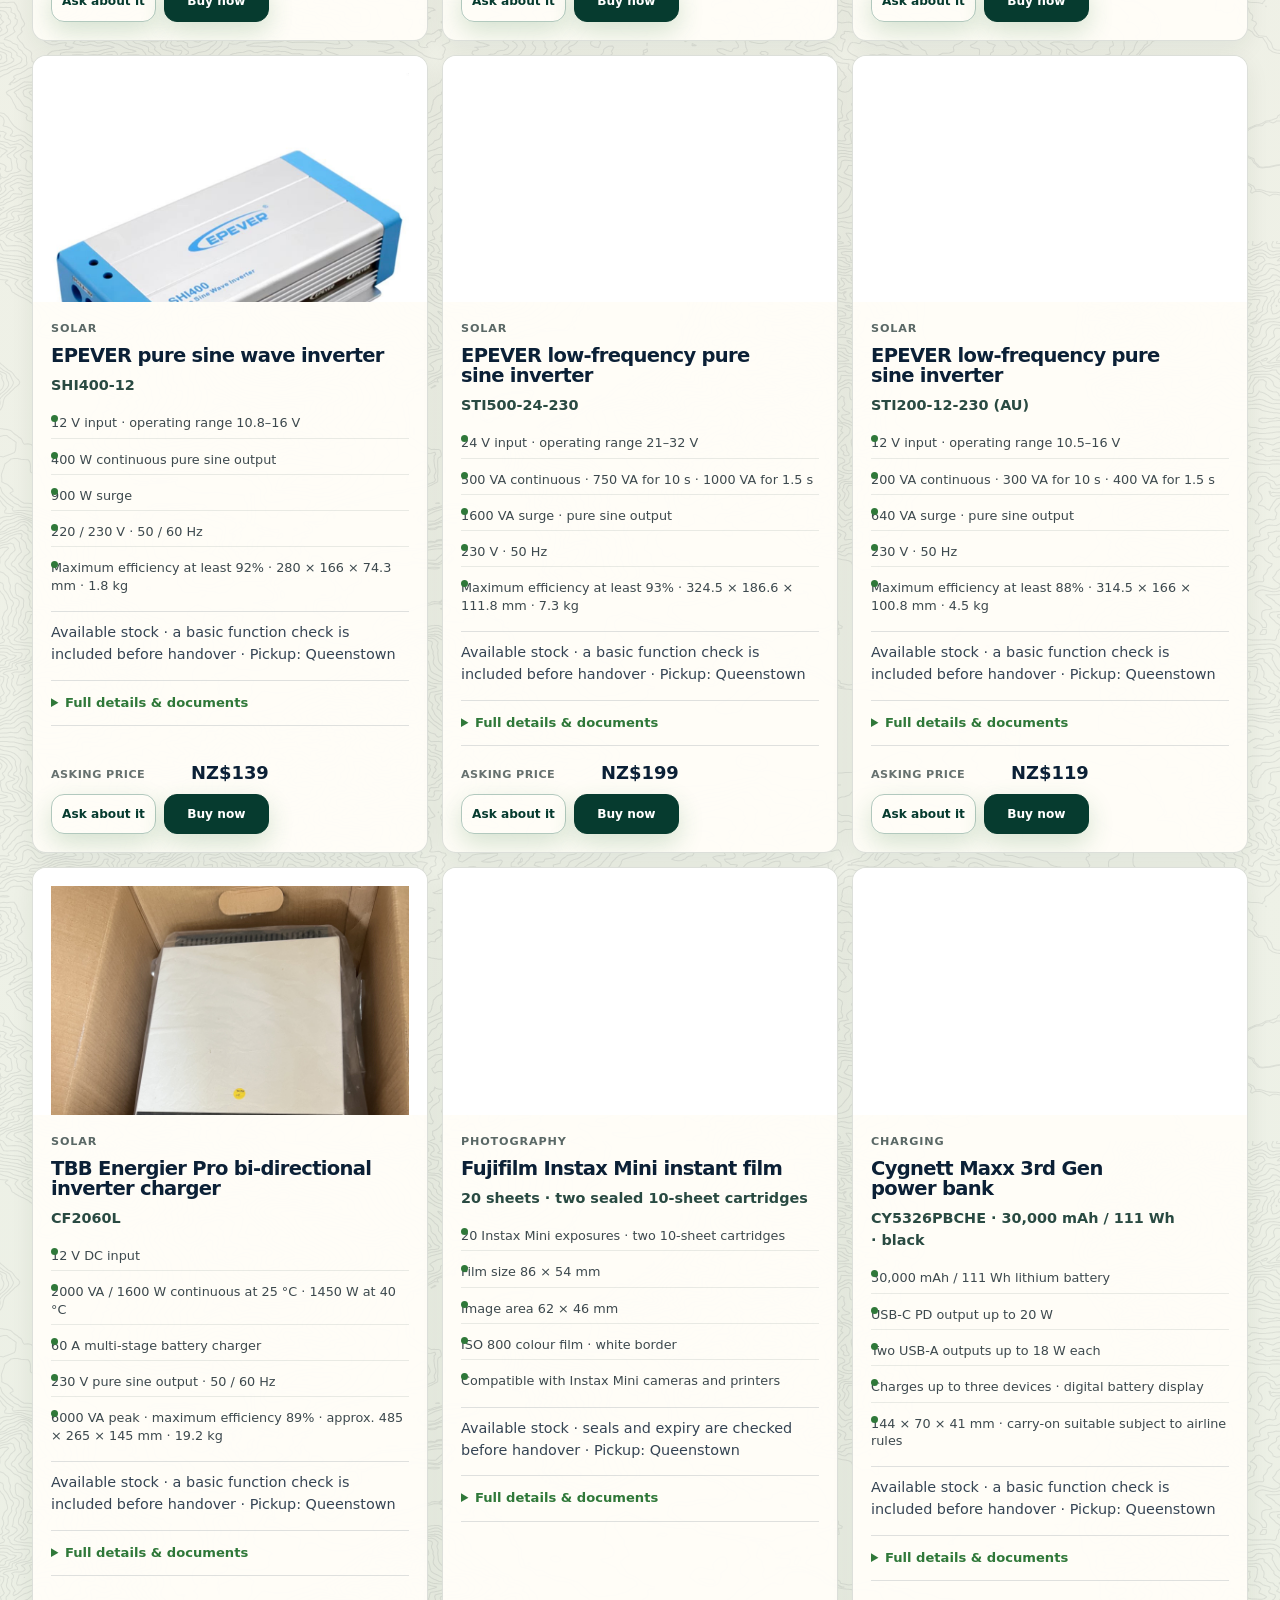
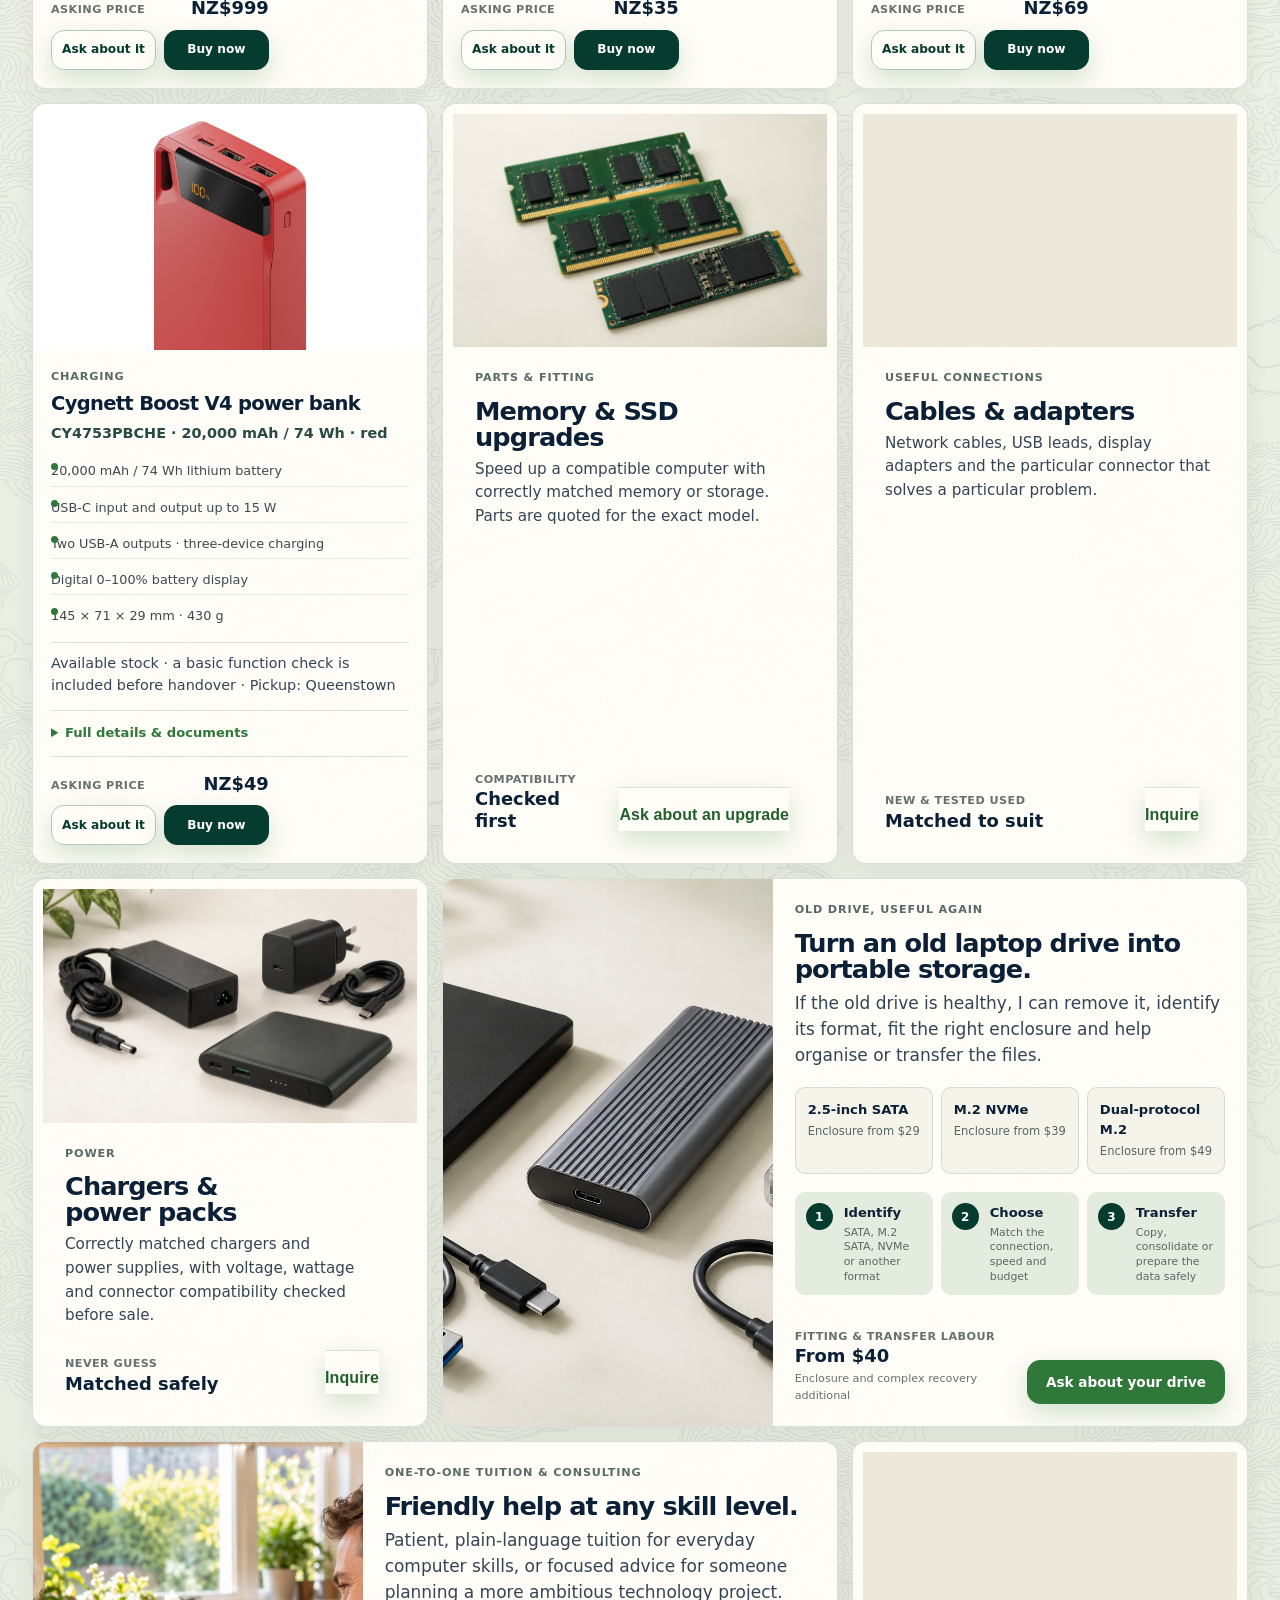
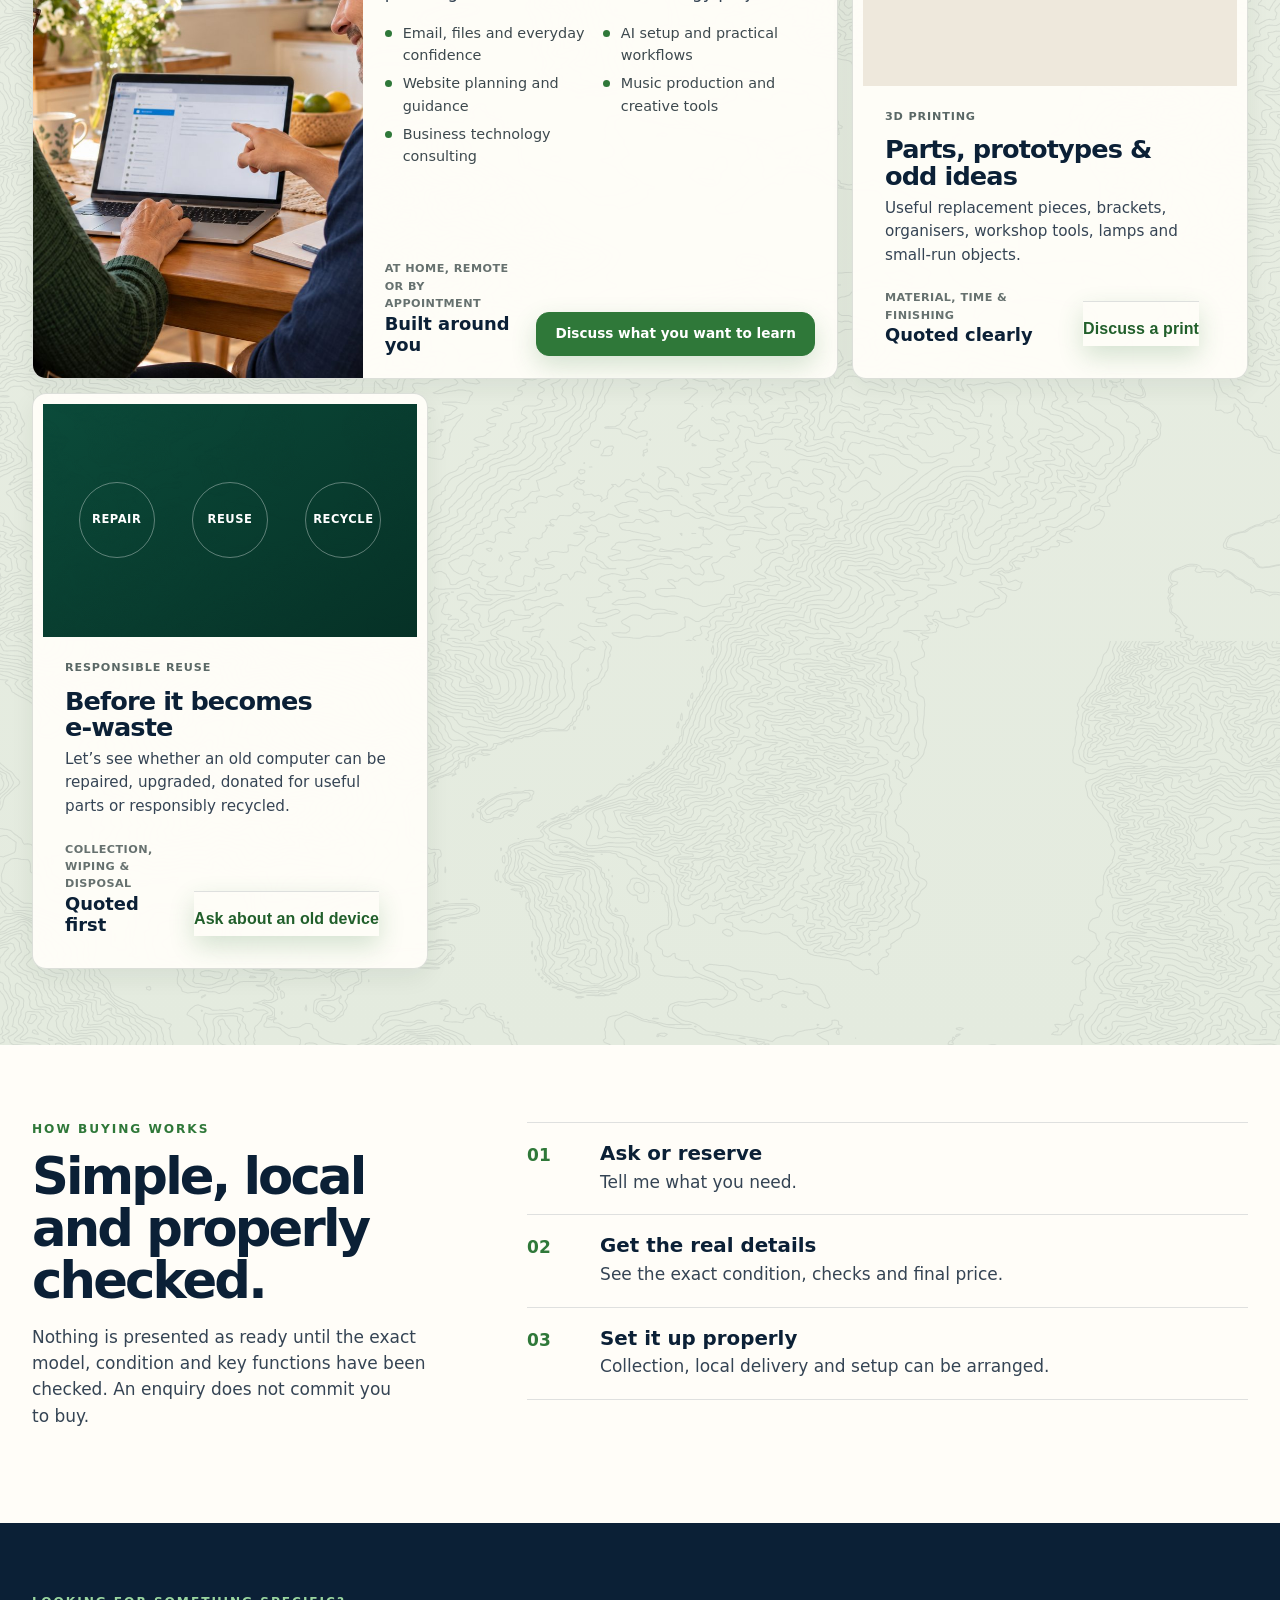
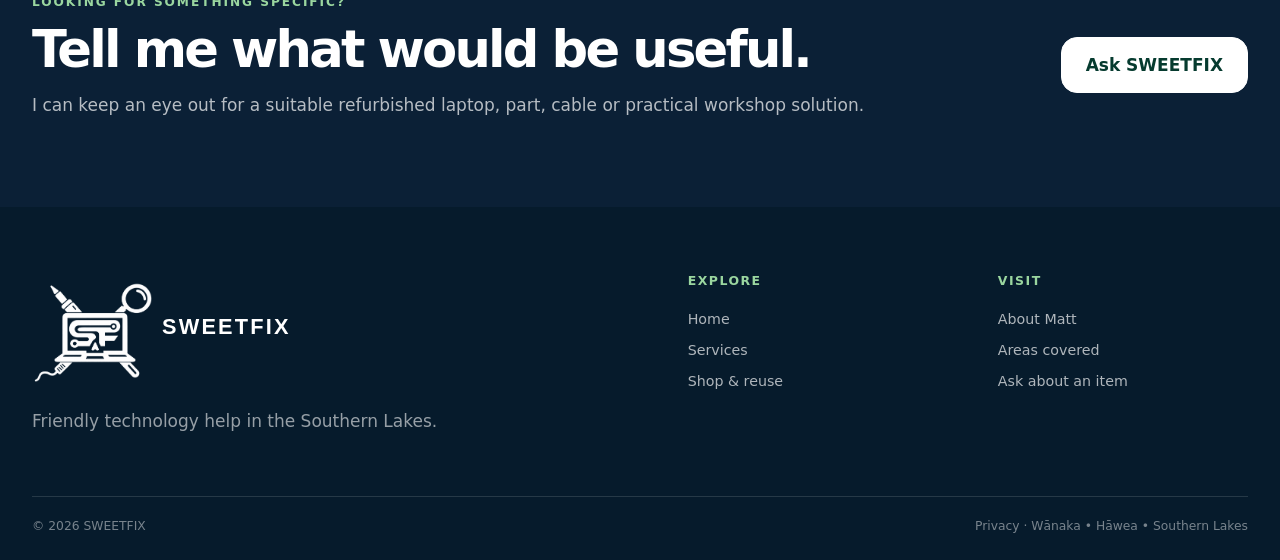
==== commit 98bbf077: "Restore shop purchase request dialog" ====
--- a/shop/index.html
+++ b/shop/index.html
@@ -66,6 +66,27 @@
     <section class="shop-final"><div class="shell shop-final-inner"><div><p class="eyebrow">Looking for something specific?</p><h2>Tell me what would be useful.</h2><p>I can keep an eye out for a suitable refurbished laptop, part, cable or practical workshop solution.</p></div><a class="button button-light" href="/?interest=sourcing%20a%20useful%20technology%20item">Ask SWEETFIX</a></div></section>
   </main>
 
+  <dialog class="request-dialog purchase-dialog" data-purchase-dialog aria-labelledby="purchase-title">
+    <div class="dialog-top"><div><p class="eyebrow">Purchase request</p><h2 id="purchase-title">Reserve an item.</h2></div><button class="dialog-close" type="button" aria-label="Close purchase form" data-purchase-close>×</button></div>
+    <form class="request-form" data-purchase-form>
+      <input type="hidden" name="product_id" />
+      <div class="purchase-context"><div class="purchase-summary" data-purchase-summary></div><p class="purchase-shipping-note" data-shipping-note></p></div>
+      <p class="form-intro">Send your details to reserve the item. No payment is taken yet. Matt will confirm that it is still available, calculate final delivery, then send the total and a secure payment link.</p>
+      <div class="website-field" aria-hidden="true"><label>Leave this field empty<input name="website_address" autocomplete="off" tabindex="-1" /></label></div>
+      <div class="form-grid">
+        <label><span class="field-label">Full name <span class="required-mark" aria-hidden="true">*</span></span><input name="name" autocomplete="name" required /></label>
+        <label><span class="field-label">Email address <span class="required-mark" aria-hidden="true">*</span></span><input name="email" type="email" autocomplete="email" required /></label>
+        <label><span class="field-label">Phone number</span><input name="phone" type="tel" autocomplete="tel" /></label>
+        <label><span class="field-label">Delivery preference <span class="required-mark" aria-hidden="true">*</span></span><select name="delivery" required><option value="">Choose delivery</option><option value="pickup">Local pickup</option><option value="courier">Courier to a New Zealand address</option><option value="discuss">Discuss another arrangement</option></select></label>
+        <label class="form-wide"><span class="field-label">Delivery address or pickup area <span class="required-mark" aria-hidden="true">*</span></span><input name="address" autocomplete="street-address" required placeholder="Street, suburb, town and postcode, or your pickup area" /></label>
+      </div>
+      <label><span class="field-label">Anything Matt should know?</span><textarea name="note" rows="2" placeholder="Timing, setup help, questions or delivery access"></textarea></label>
+      <label class="check-row"><input name="agreement" type="checkbox" required /><span>I confirm these details are correct. I understand this reserves the item for review and that final delivery and payment will be confirmed before the sale.</span></label>
+      <p class="purchase-status" data-purchase-status role="alert" aria-live="polite"></p>
+      <div class="form-footer"><p>Availability is confirmed personally. Standalone power banks require pickup or a suitable specialist courier.</p><button class="button" type="submit">Reserve &amp; get final total <span aria-hidden="true">→</span></button></div>
+    </form>
+  </dialog>
+
   <footer class="site-footer"><div class="shell footer-grid"><div><a class="brand brand-footer" href="/" aria-label="SWEETFIX home"><img class="brand-mark" src="assets/sweetfix-logo-green.png" alt="" width="120" height="100" /><span>SWEETFIX</span></a><p>Friendly technology help in the Southern Lakes.</p></div><div><strong>Explore</strong><a href="/">Home</a><a href="/#services">Services</a><a href="/shop">Shop &amp; reuse</a></div><div><strong>Visit</strong><a href="/#about">About Matt</a><a href="/#areas">Areas covered</a><a href="/?interest=a%20shop%20item%20or%20refurbished%20computer">Ask about an item</a></div></div><div class="shell footer-bottom"><span>© <span data-year></span> SWEETFIX</span><span><a href="/privacy">Privacy</a> · Wānaka • Hāwea • Southern Lakes</span></div></footer>
   <div class="toast" role="status" aria-live="polite" aria-atomic="true"></div>
   <script src="/static-contact.js" defer></script>
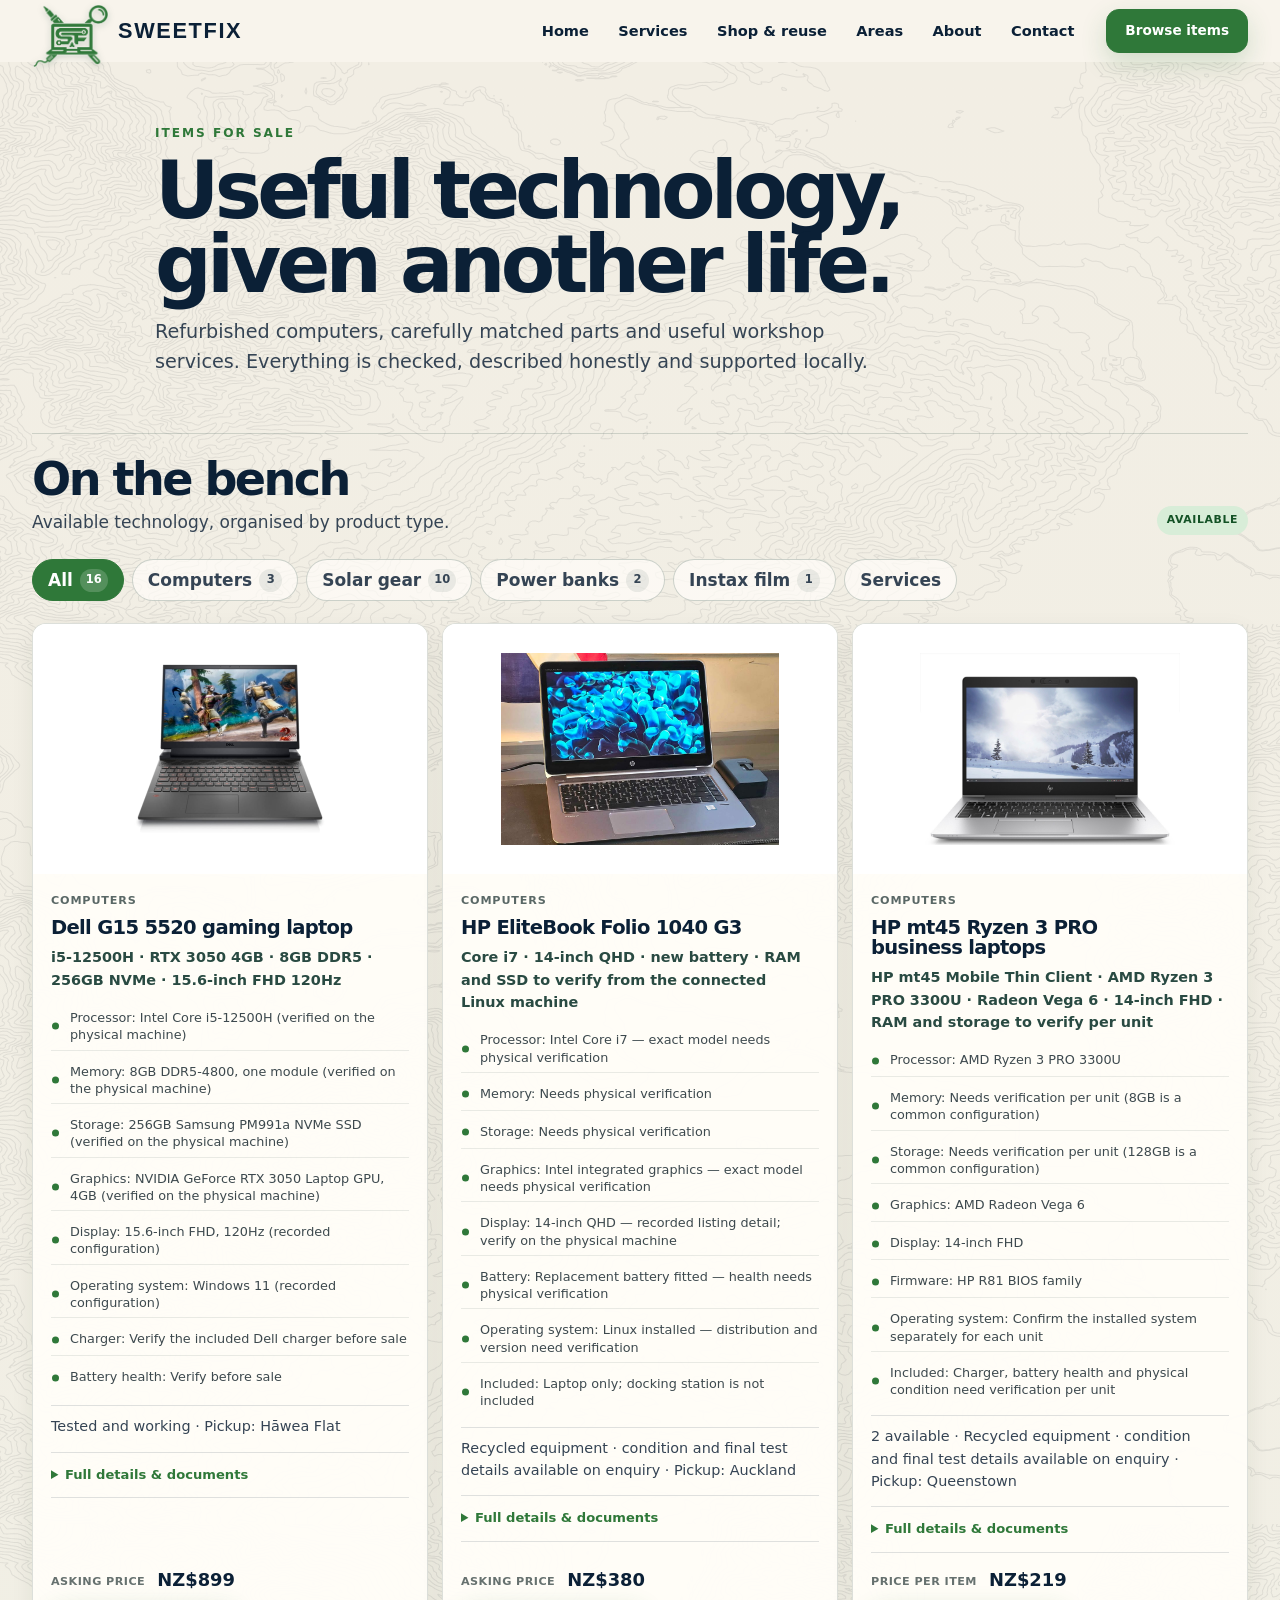
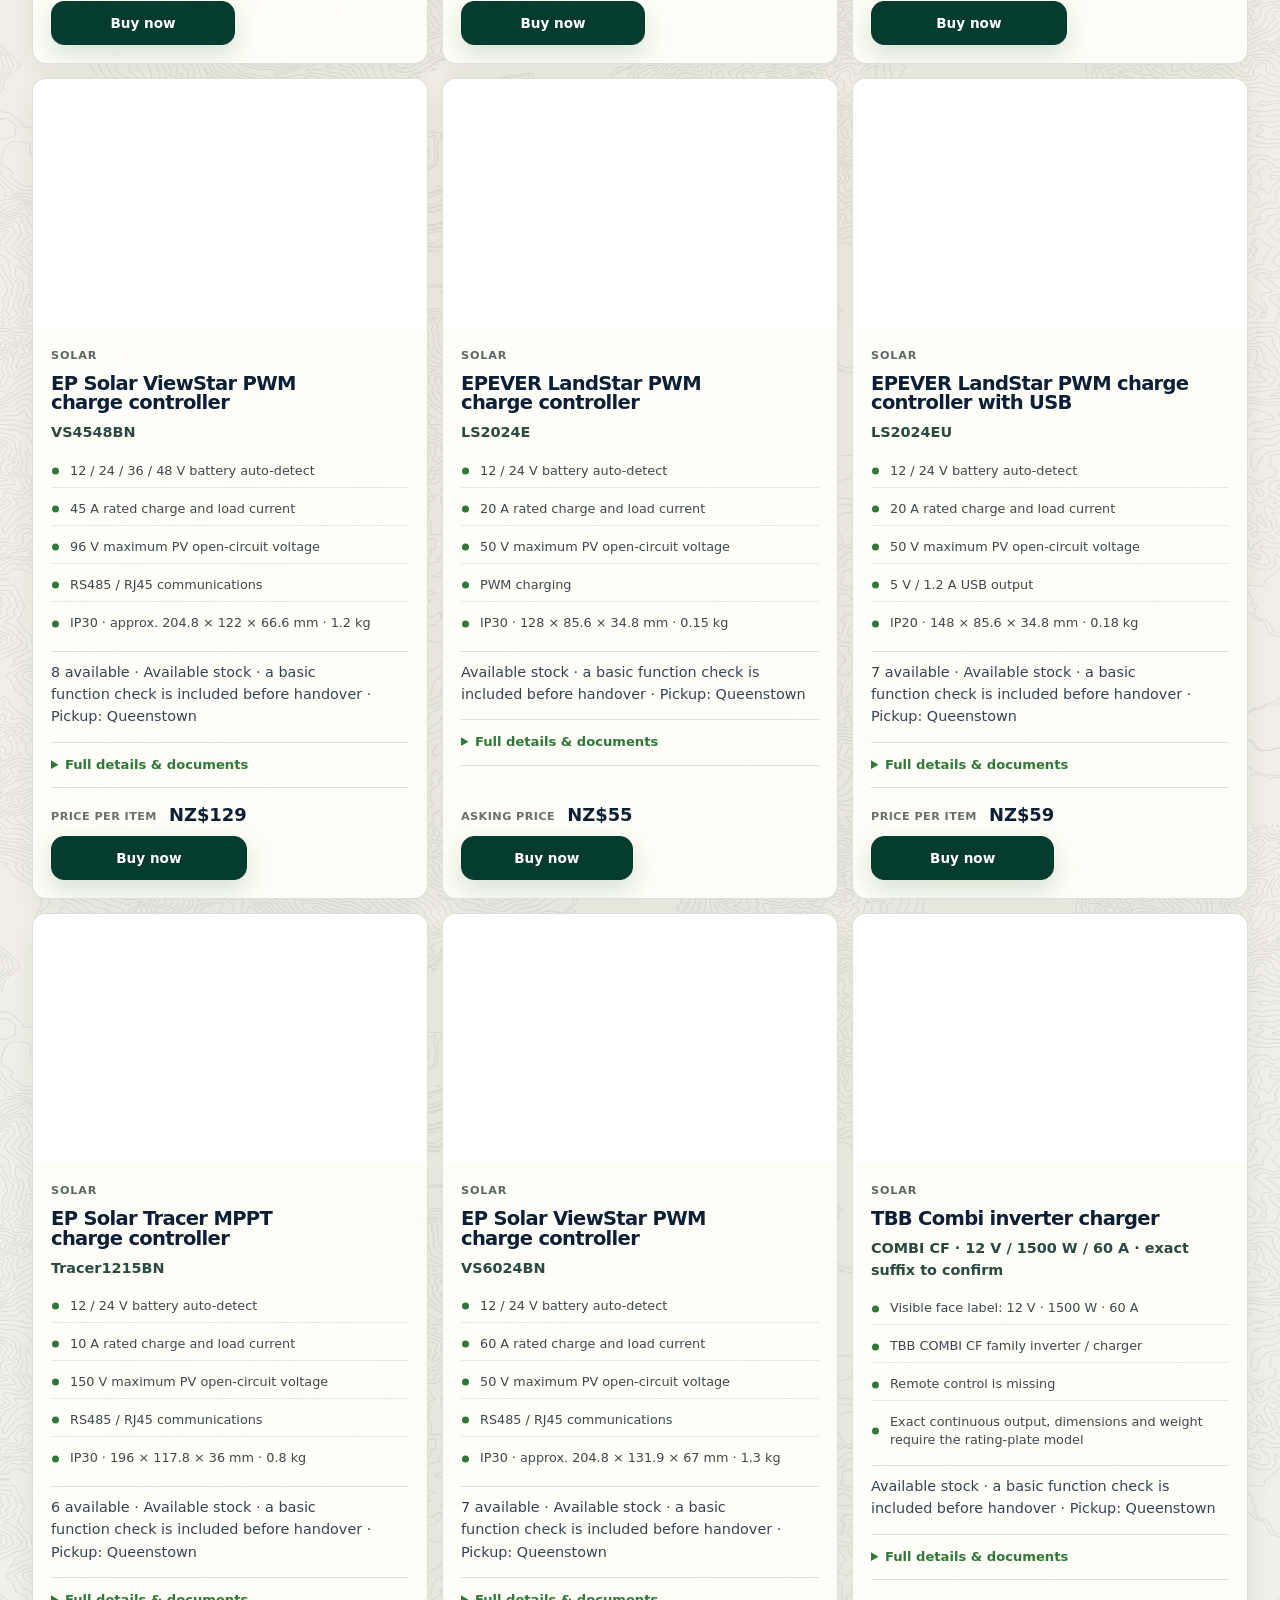
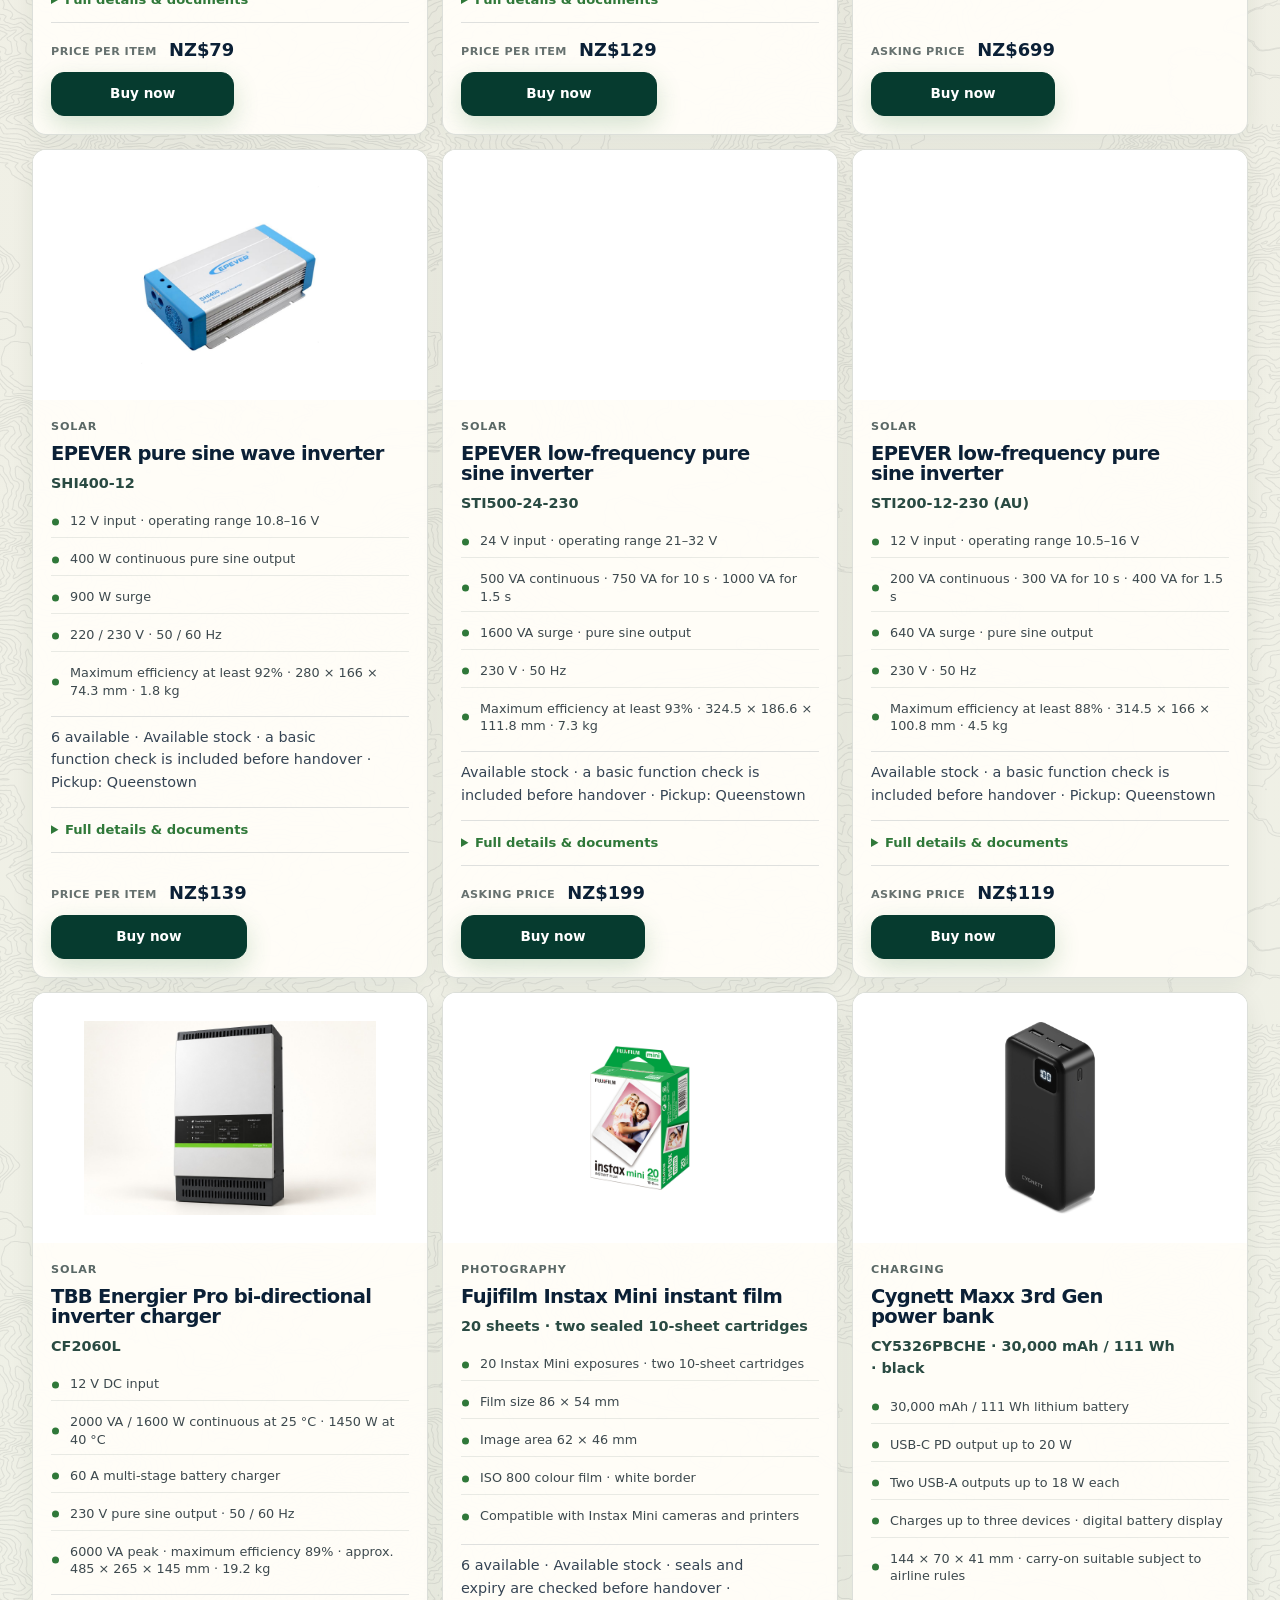
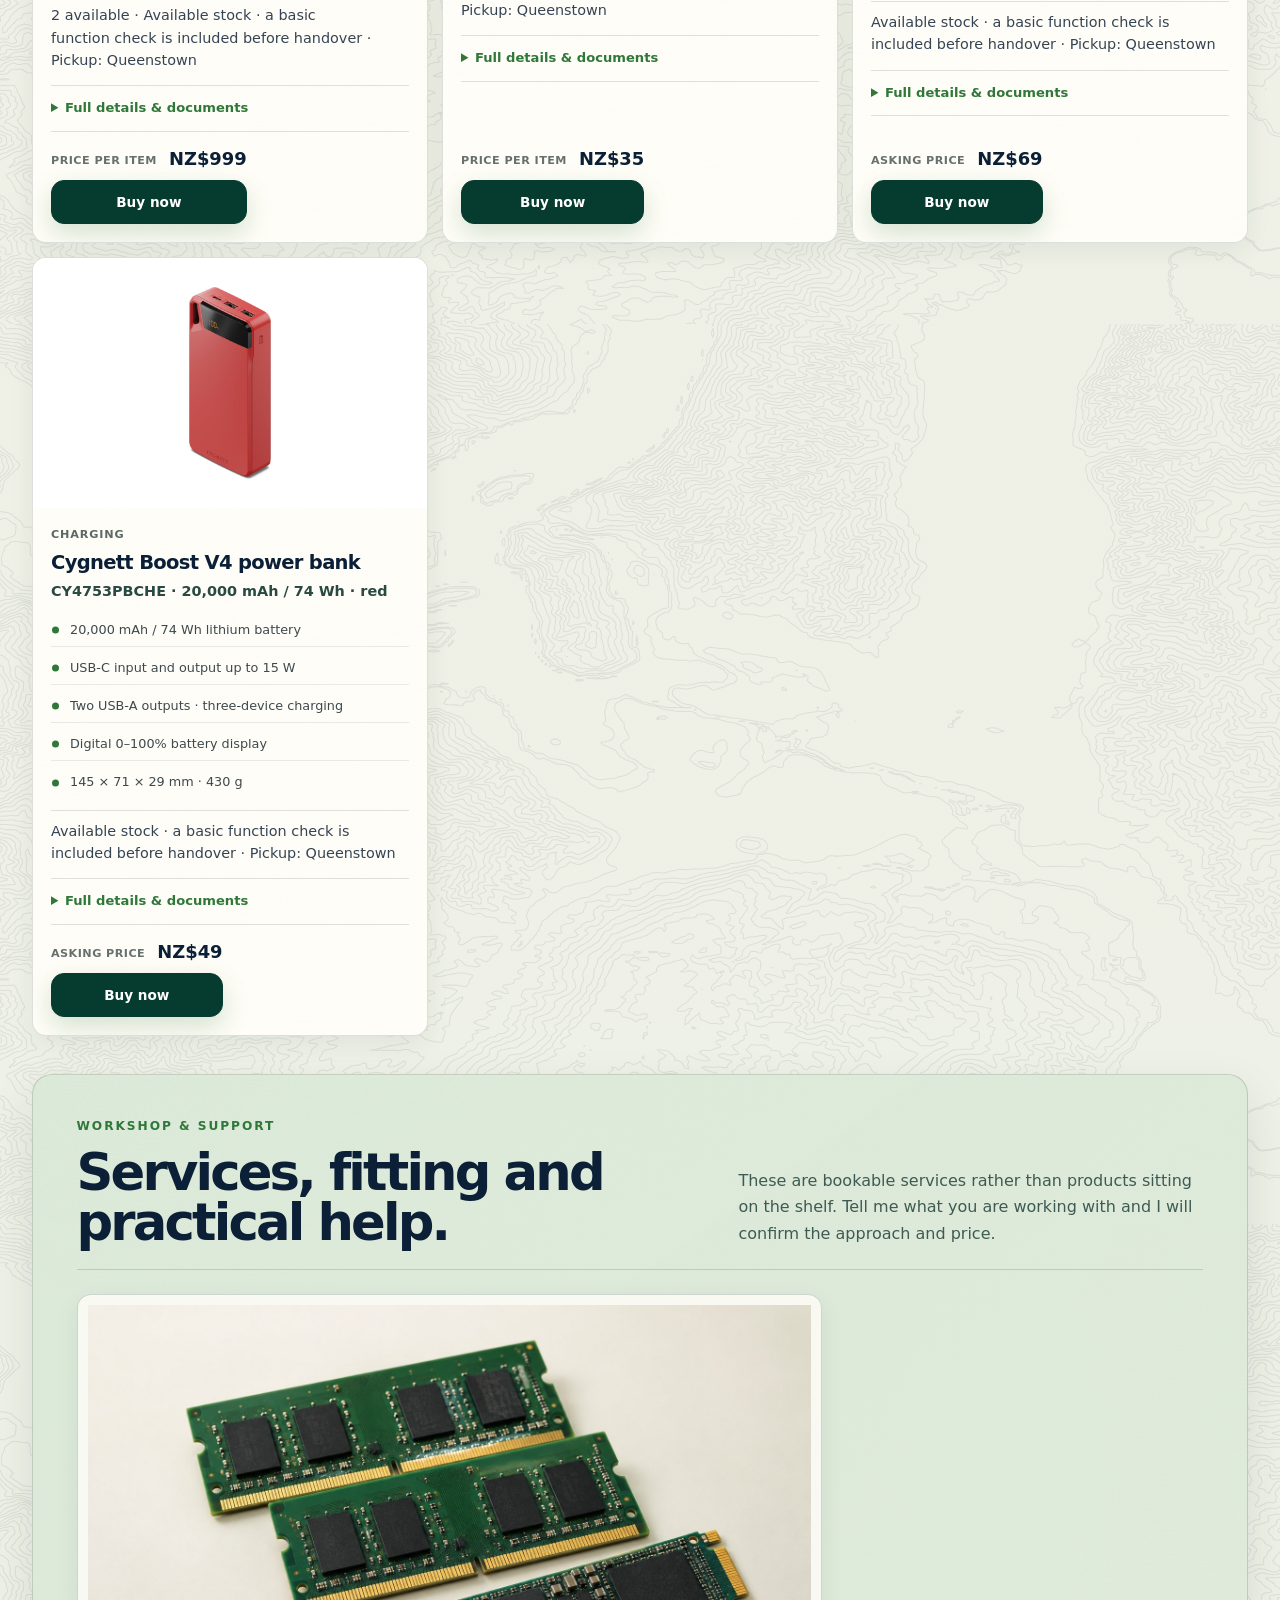
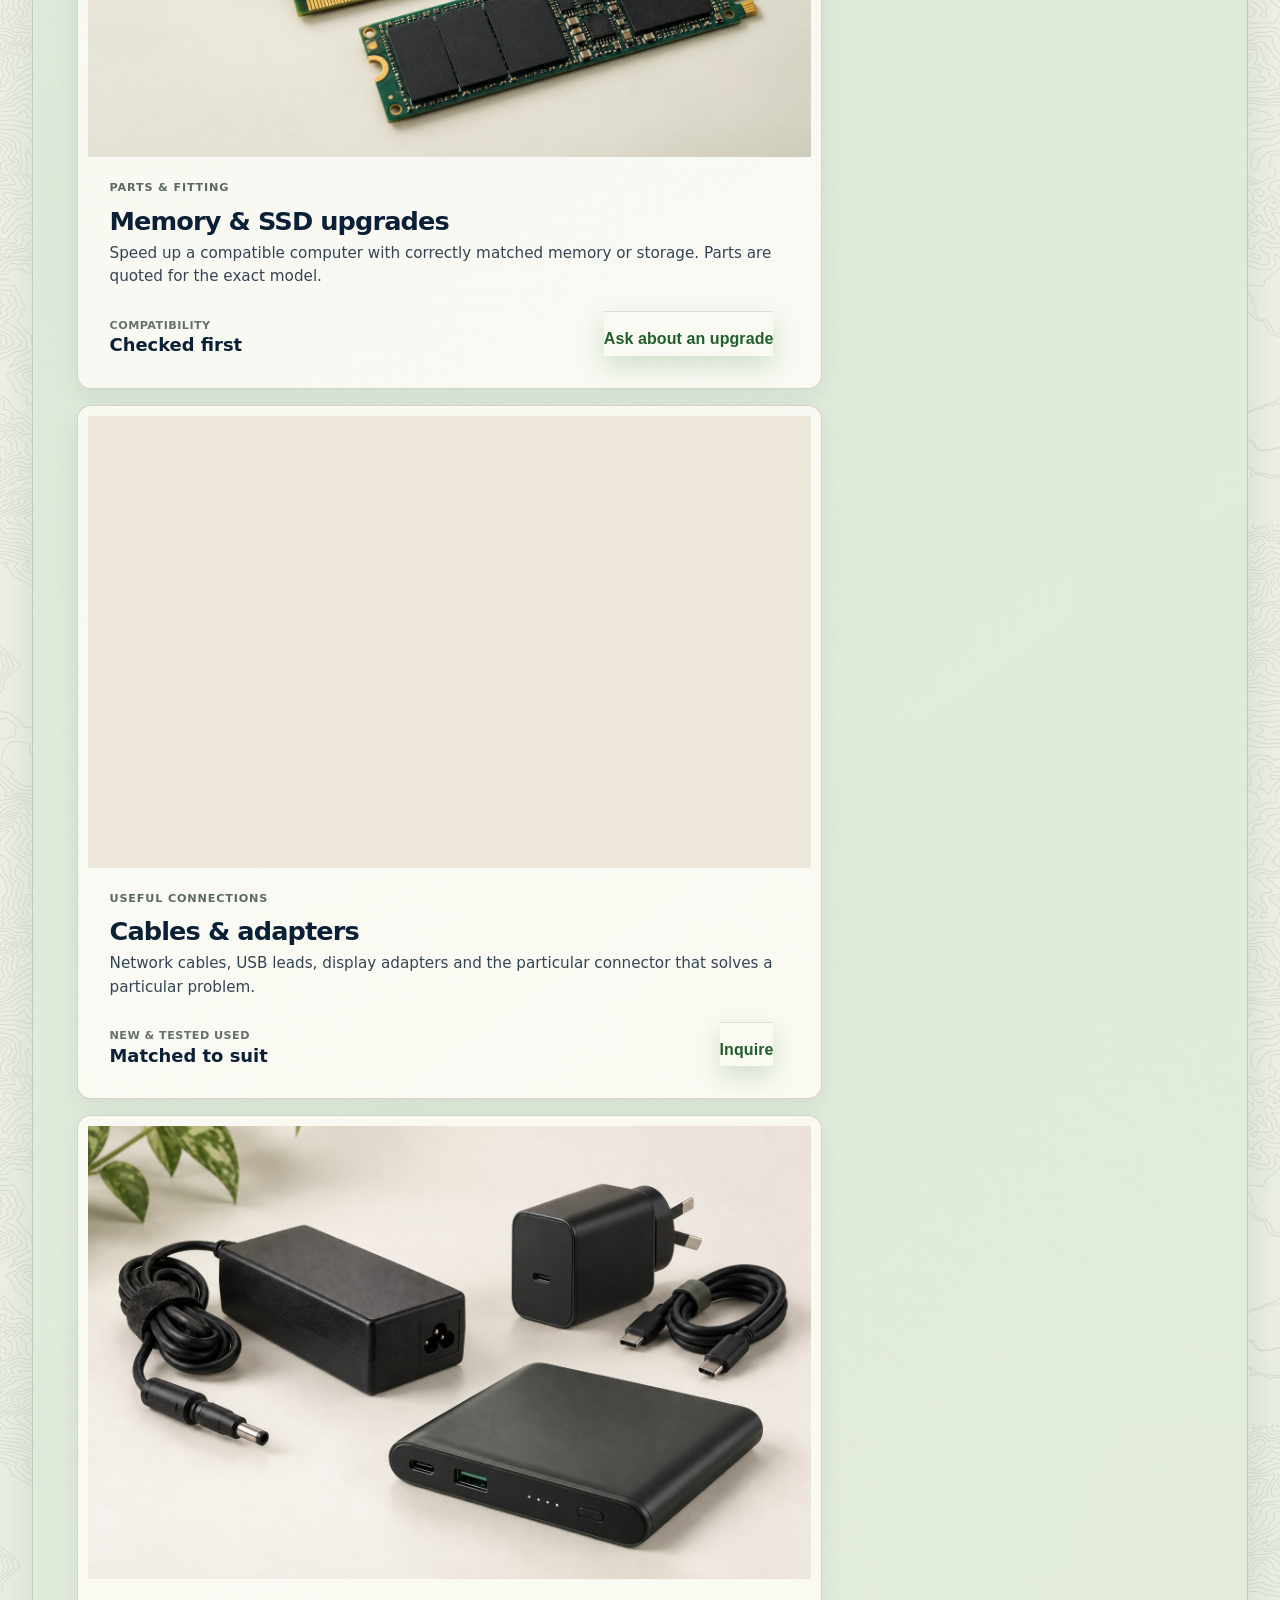
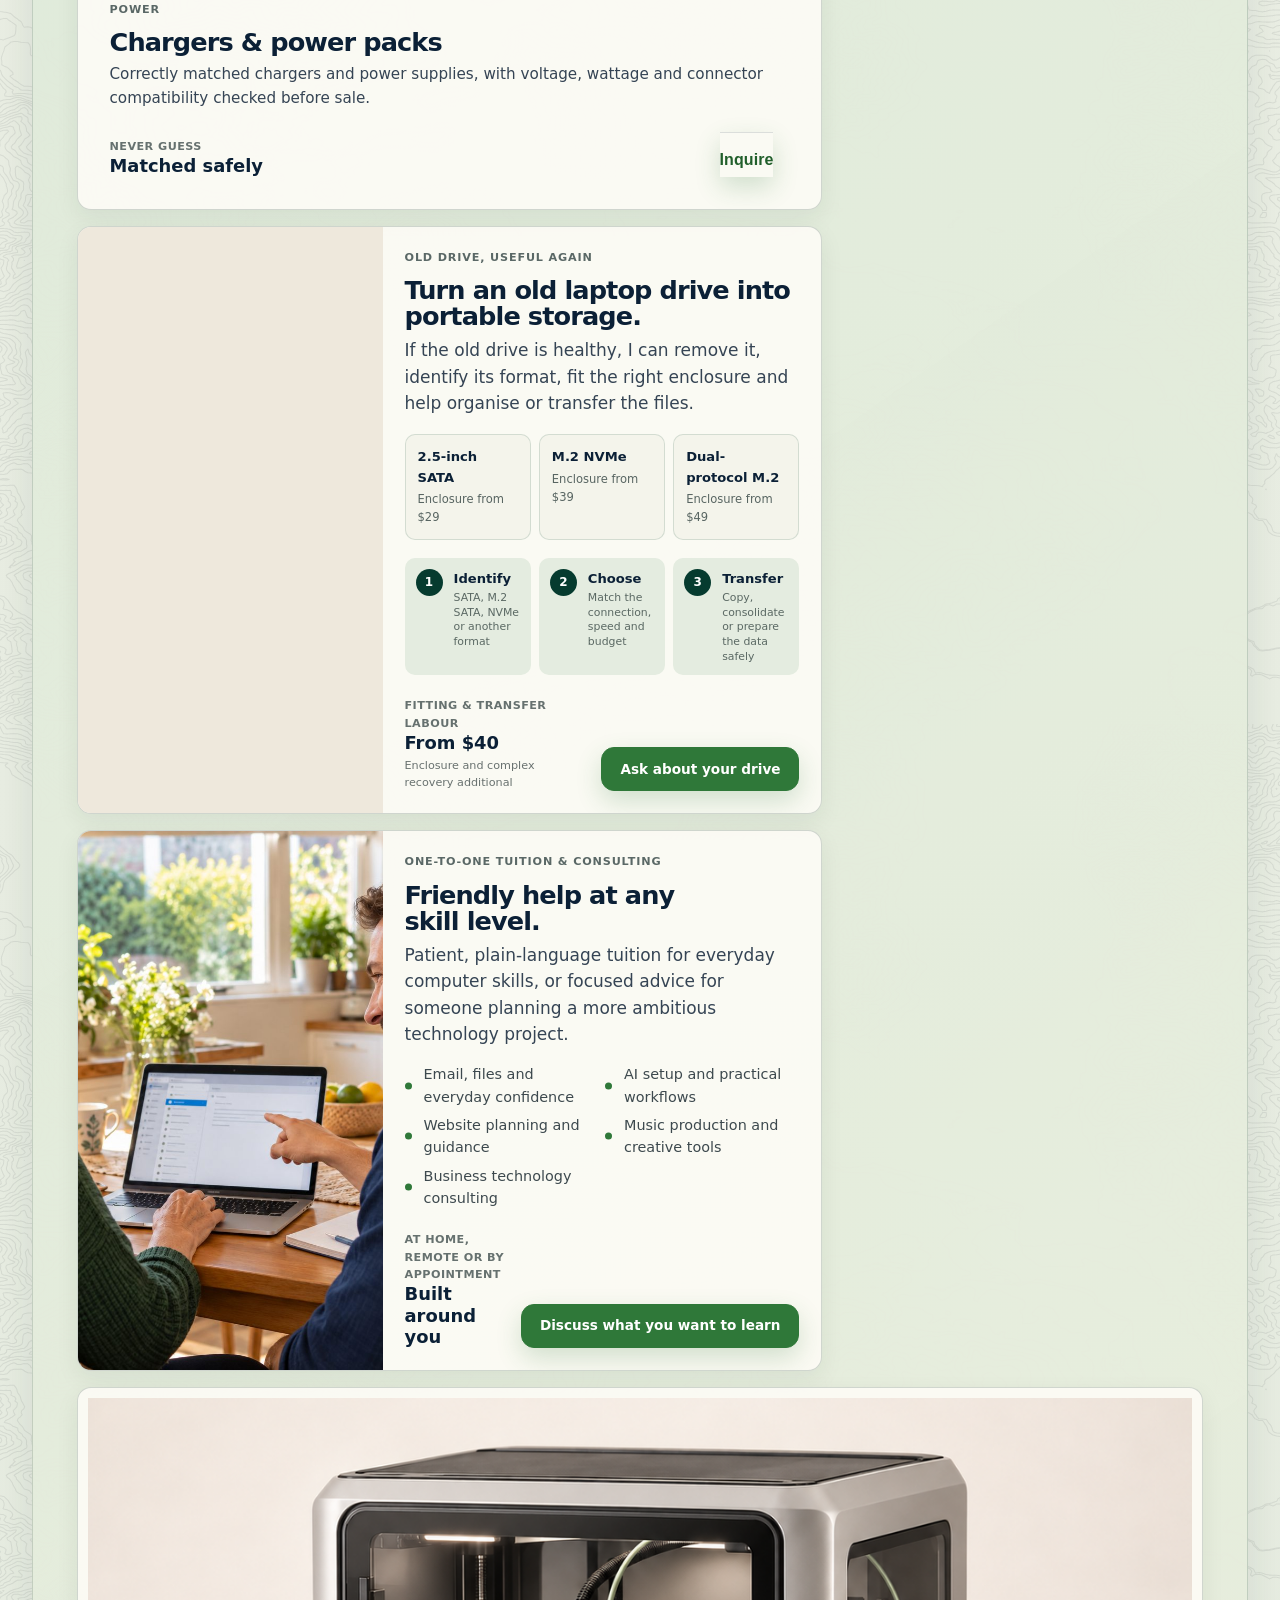
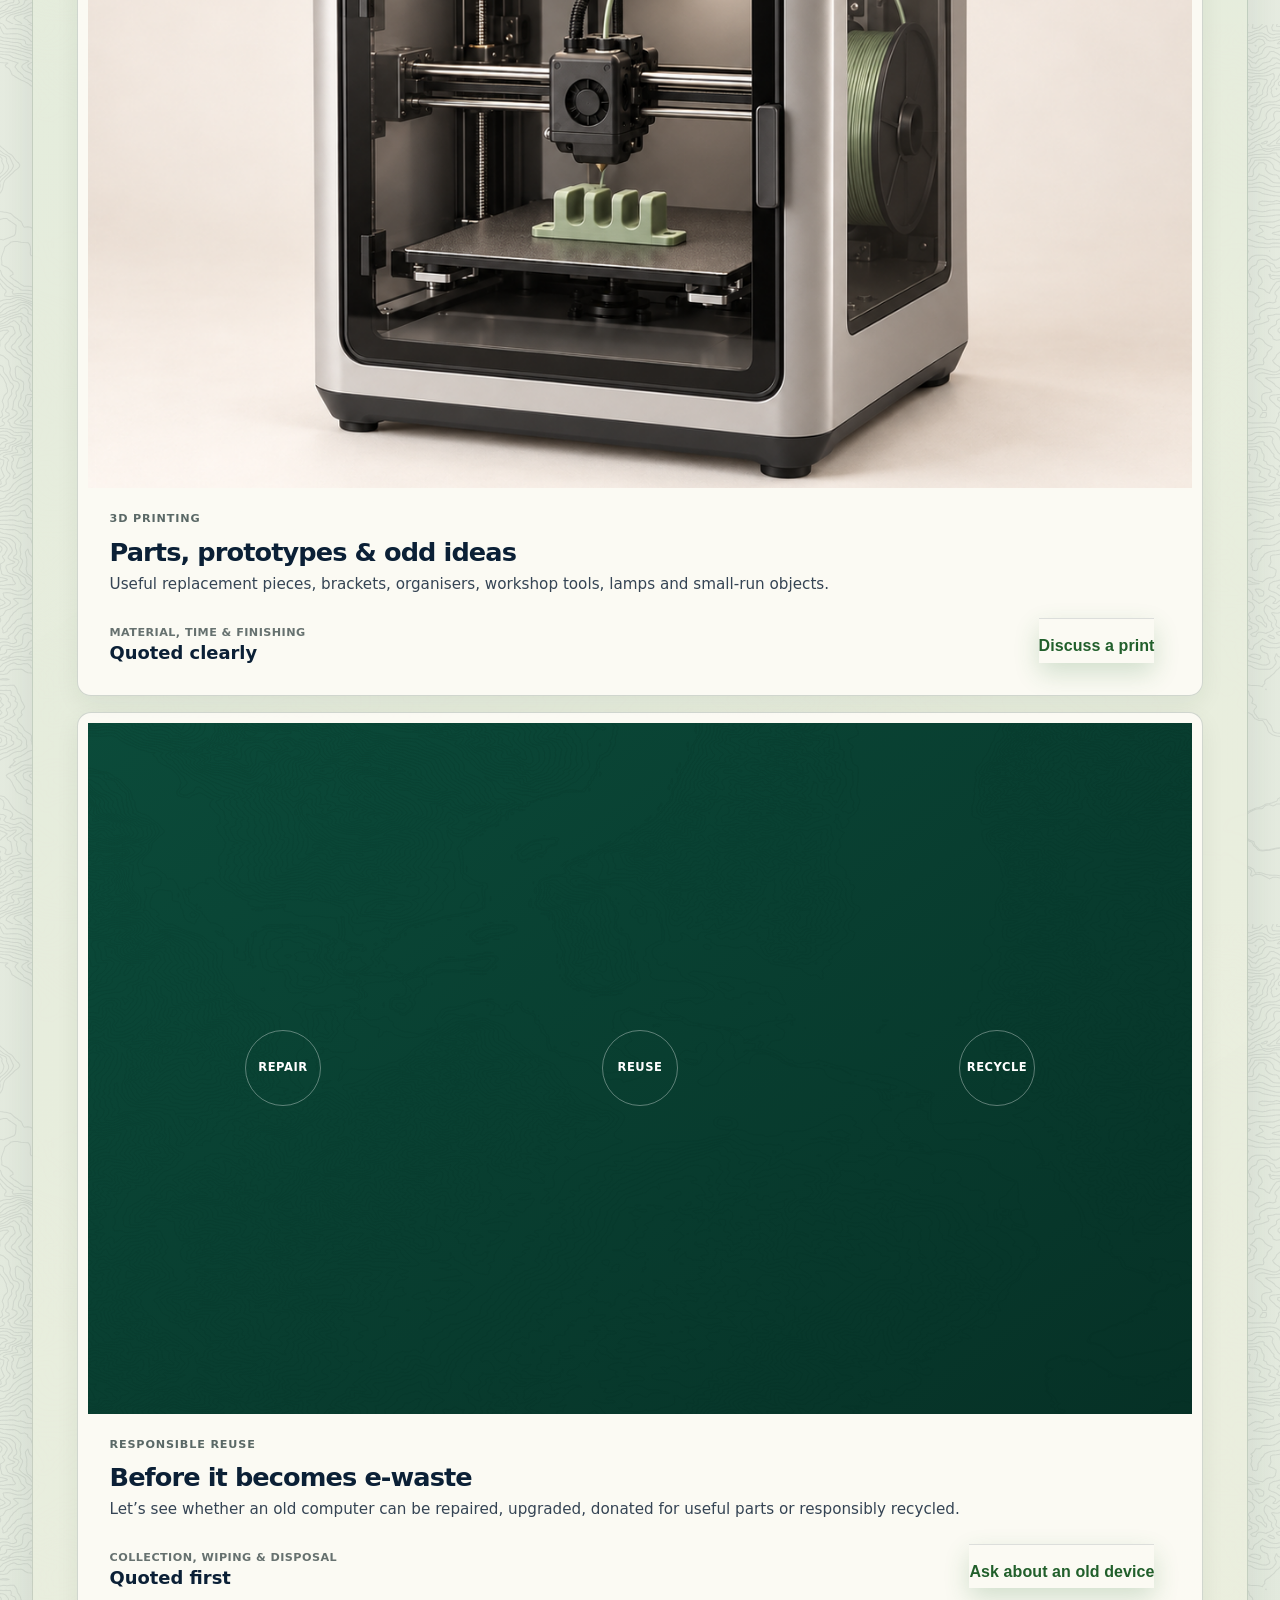
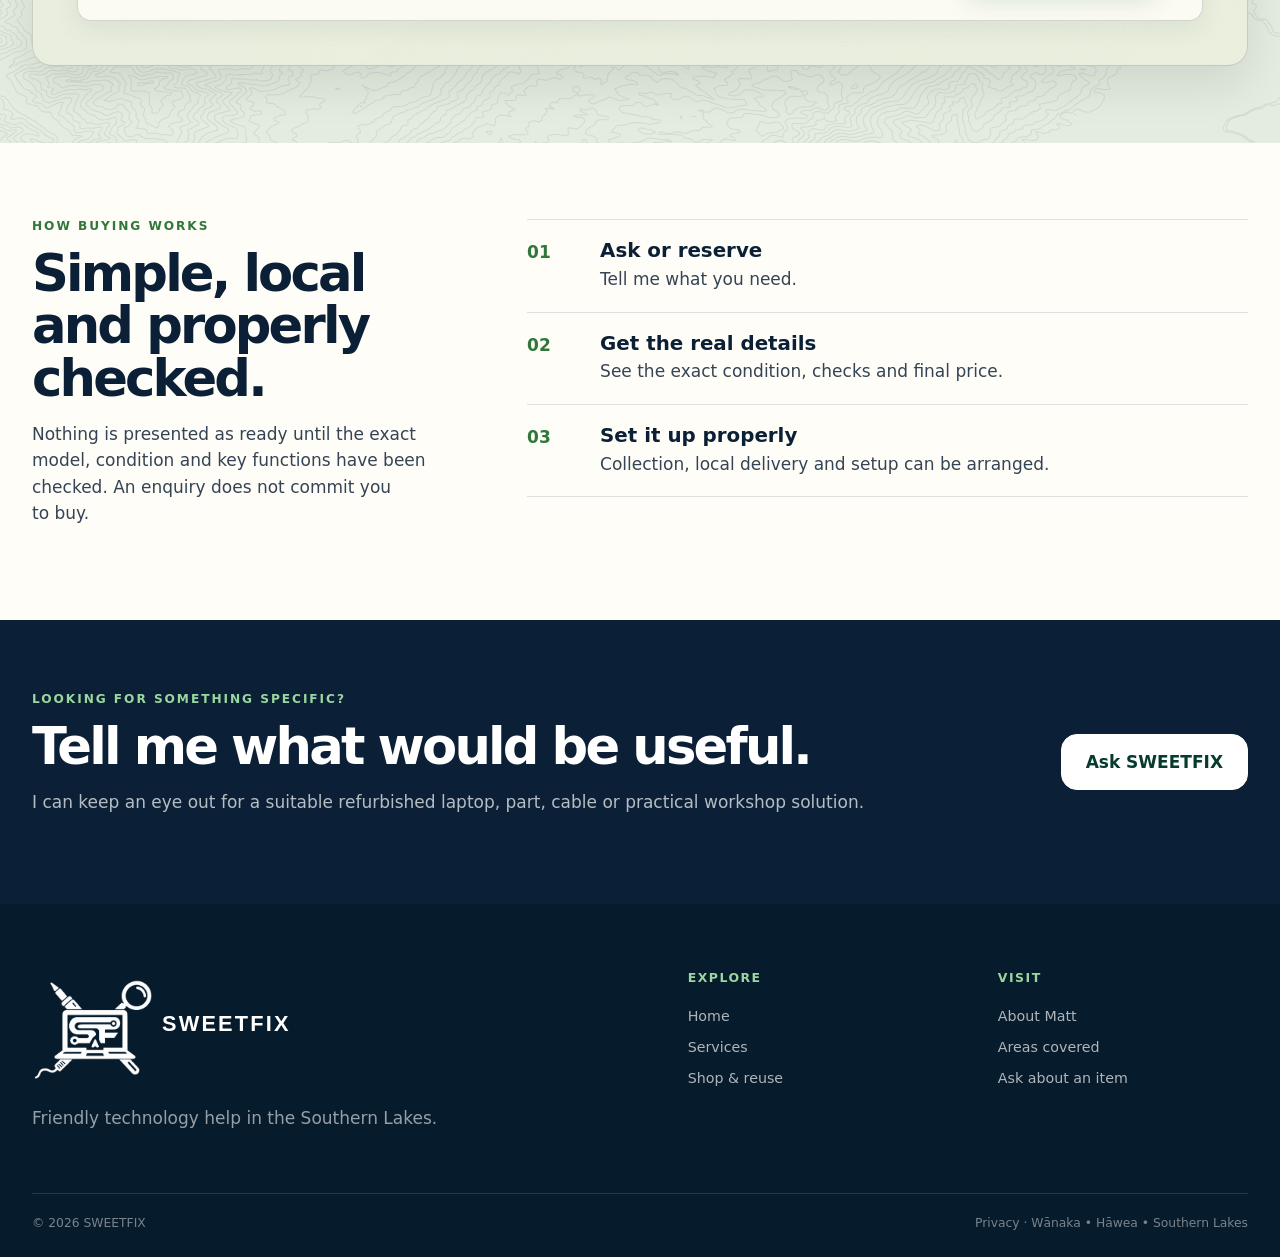
==== commit a0d8ac92: "Polish product imagery and group support services" ====
--- a/shop/index.html
+++ b/shop/index.html
@@ -21,7 +21,7 @@
       <a class="brand" href="/" aria-label="SWEETFIX home"><img class="brand-mark" src="assets/sweetfix-logo-green.png" alt="" width="74" height="62" /><span>SWEETFIX</span></a>
       <button class="menu-toggle" type="button" aria-expanded="false" aria-controls="site-navigation"><span class="sr-only">Open navigation</span><span aria-hidden="true"></span><span aria-hidden="true"></span><span aria-hidden="true"></span></button>
       <nav id="site-navigation" class="site-nav" aria-label="Primary navigation"><a href="/">Home</a><a href="/#services">Services</a><a class="is-active" aria-current="page" href="/shop">Shop &amp; reuse</a><a href="/#areas">Areas</a><a href="/#about">About</a><a href="/#contact">Contact</a></nav>
-      <div class="header-actions"><a class="button button-small" href="/?interest=a%20shop%20item%20or%20refurbished%20computer">Ask about an item</a></div>
+      <div class="header-actions"><a class="button button-small" href="#items">Browse items</a></div>
     </div>
   </header>
 
@@ -38,7 +38,10 @@
           <div class="catalogue-grid">
             <div class="catalogue-products" data-catalogue-products aria-live="polite"><div class="catalogue-loading">Loading current stock…</div></div>
 
-            <article class="catalog-card service-card reveal" data-catalog-category="Services"><img class="card-media" src="assets/shop-memory-storage.jpg" alt="Laptop memory modules and an M.2 solid-state drive on a workbench" loading="lazy" decoding="async" /><div class="card-body"><div class="card-kicker"><span>Parts &amp; fitting</span></div><h3>Memory &amp; SSD upgrades</h3><p>Speed up a compatible computer with correctly matched memory or storage. Parts are quoted for the exact model.</p><div class="card-action"><span class="price"><small>Compatibility</small><strong>Checked first</strong></span><a class="button button-small" href="/?interest=a%20memory%20or%20SSD%20upgrade&amp;service=Computer%20repair%20or%20upgrade">Ask about an upgrade</a></div></div></article>
+            <section class="service-catalogue reveal" data-catalog-category="Services" aria-labelledby="service-catalogue-title">
+              <div class="service-catalogue-heading"><div><p class="eyebrow">Workshop &amp; support</p><h2 id="service-catalogue-title">Services, fitting and practical help.</h2></div><p>These are bookable services rather than products sitting on the shelf. Tell me what you are working with and I will confirm the approach and price.</p></div>
+              <div class="service-grid">
+            <article class="catalog-card service-card reveal"><img class="card-media" src="assets/shop-memory-storage.jpg" alt="Laptop memory modules and an M.2 solid-state drive on a workbench" loading="lazy" decoding="async" /><div class="card-body"><div class="card-kicker"><span>Parts &amp; fitting</span></div><h3>Memory &amp; SSD upgrades</h3><p>Speed up a compatible computer with correctly matched memory or storage. Parts are quoted for the exact model.</p><div class="card-action"><span class="price"><small>Compatibility</small><strong>Checked first</strong></span><a class="button button-small" href="/?interest=a%20memory%20or%20SSD%20upgrade&amp;service=Computer%20repair%20or%20upgrade">Ask about an upgrade</a></div></div></article>
 
             <article class="catalog-card service-card reveal" data-catalog-category="Services"><img class="card-media" src="assets/shop-cables-connections.jpg" alt="Network, USB-C and HDMI cables with an Ethernet adapter" loading="lazy" decoding="async" /><div class="card-body"><div class="card-kicker"><span>Useful connections</span></div><h3>Cables &amp; adapters</h3><p>Network cables, USB leads, display adapters and the particular connector that solves a particular problem.</p><div class="card-action"><span class="price"><small>New &amp; tested used</small><strong>Matched to suit</strong></span><a class="button button-small" href="/?interest=a%20cable%20or%20adapter">Inquire</a></div></div></article>
 
@@ -56,7 +59,9 @@
 
             <article class="catalog-card service-card reveal" data-catalog-category="Services"><img class="card-media" src="assets/service-3d-printing-card-v2.png" alt="A desktop 3D printer making a practical cable organiser" loading="lazy" decoding="async" /><div class="card-body"><div class="card-kicker"><span>3D printing</span></div><h3>Parts, prototypes &amp; odd ideas</h3><p>Useful replacement pieces, brackets, organisers, workshop tools, lamps and small-run objects.</p><div class="card-action"><span class="price"><small>Material, time &amp; finishing</small><strong>Quoted clearly</strong></span><a class="button button-small" href="/?interest=a%203D%20printing%20project&amp;service=3D%20printing">Discuss a print</a></div></div></article>
 
-            <article class="catalog-card service-card reuse-card reveal" data-catalog-category="Services"><div class="card-media reuse-visual" aria-hidden="true"><span>Repair</span><span>Reuse</span><span>Recycle</span></div><div class="card-body"><div class="card-kicker"><span>Responsible reuse</span></div><h3>Before it becomes e-waste</h3><p>Let’s see whether an old computer can be repaired, upgraded, donated for useful parts or responsibly recycled.</p><div class="card-action"><span class="price"><small>Collection, wiping &amp; disposal</small><strong>Quoted first</strong></span><a class="button button-small" href="/?interest=computer%20reuse%20or%20e-waste%20help">Ask about an old device</a></div></div></article>
+            <article class="catalog-card service-card reuse-card reveal"><div class="card-media reuse-visual" aria-hidden="true"><span>Repair</span><span>Reuse</span><span>Recycle</span></div><div class="card-body"><div class="card-kicker"><span>Responsible reuse</span></div><h3>Before it becomes e-waste</h3><p>Let’s see whether an old computer can be repaired, upgraded, donated for useful parts or responsibly recycled.</p><div class="card-action"><span class="price"><small>Collection, wiping &amp; disposal</small><strong>Quoted first</strong></span><a class="button button-small" href="/?interest=computer%20reuse%20or%20e-waste%20help">Ask about an old device</a></div></div></article>
+              </div>
+            </section>
           </div>
         </div>
       </section>
@@ -67,11 +72,11 @@
   </main>
 
   <dialog class="request-dialog purchase-dialog" data-purchase-dialog aria-labelledby="purchase-title">
-    <div class="dialog-top"><div><p class="eyebrow">Purchase request</p><h2 id="purchase-title">Reserve an item.</h2></div><button class="dialog-close" type="button" aria-label="Close purchase form" data-purchase-close>×</button></div>
+    <div class="dialog-top"><div><p class="eyebrow">Buy from SWEETFIX</p><h2 id="purchase-title">Delivery and payment.</h2></div><button class="dialog-close" type="button" aria-label="Close purchase form" data-purchase-close>×</button></div>
     <form class="request-form" data-purchase-form>
       <input type="hidden" name="product_id" />
       <div class="purchase-context"><div class="purchase-summary" data-purchase-summary></div><p class="purchase-shipping-note" data-shipping-note></p></div>
-      <p class="form-intro">Send your details to reserve the item. No payment is taken yet. Matt will confirm that it is still available, calculate final delivery, then send the total and a secure payment link.</p>
+      <p class="form-intro">Enter your details and choose pickup or delivery. If secure online payment is available for this item, you will continue to Stripe. Otherwise Matt will confirm the final delivery total and send a secure payment link.</p>
       <div class="website-field" aria-hidden="true"><label>Leave this field empty<input name="website_address" autocomplete="off" tabindex="-1" /></label></div>
       <div class="form-grid">
         <label><span class="field-label">Full name <span class="required-mark" aria-hidden="true">*</span></span><input name="name" autocomplete="name" required /></label>
@@ -81,9 +86,9 @@
         <label class="form-wide"><span class="field-label">Delivery address or pickup area <span class="required-mark" aria-hidden="true">*</span></span><input name="address" autocomplete="street-address" required placeholder="Street, suburb, town and postcode, or your pickup area" /></label>
       </div>
       <label><span class="field-label">Anything Matt should know?</span><textarea name="note" rows="2" placeholder="Timing, setup help, questions or delivery access"></textarea></label>
-      <label class="check-row"><input name="agreement" type="checkbox" required /><span>I confirm these details are correct. I understand this reserves the item for review and that final delivery and payment will be confirmed before the sale.</span></label>
+      <label class="check-row"><input name="agreement" type="checkbox" required /><span>I confirm these details are correct. I understand availability and the final delivery total must be confirmed before dispatch.</span></label>
       <p class="purchase-status" data-purchase-status role="alert" aria-live="polite"></p>
-      <div class="form-footer"><p>Availability is confirmed personally. Standalone power banks require pickup or a suitable specialist courier.</p><button class="button" type="submit">Reserve &amp; get final total <span aria-hidden="true">→</span></button></div>
+      <div class="form-footer"><p>Secure card payment is handled by Stripe when enabled. Standalone power banks require pickup or a suitable specialist courier.</p><button class="button" type="submit">Continue with purchase <span aria-hidden="true">→</span></button></div>
     </form>
   </dialog>
 
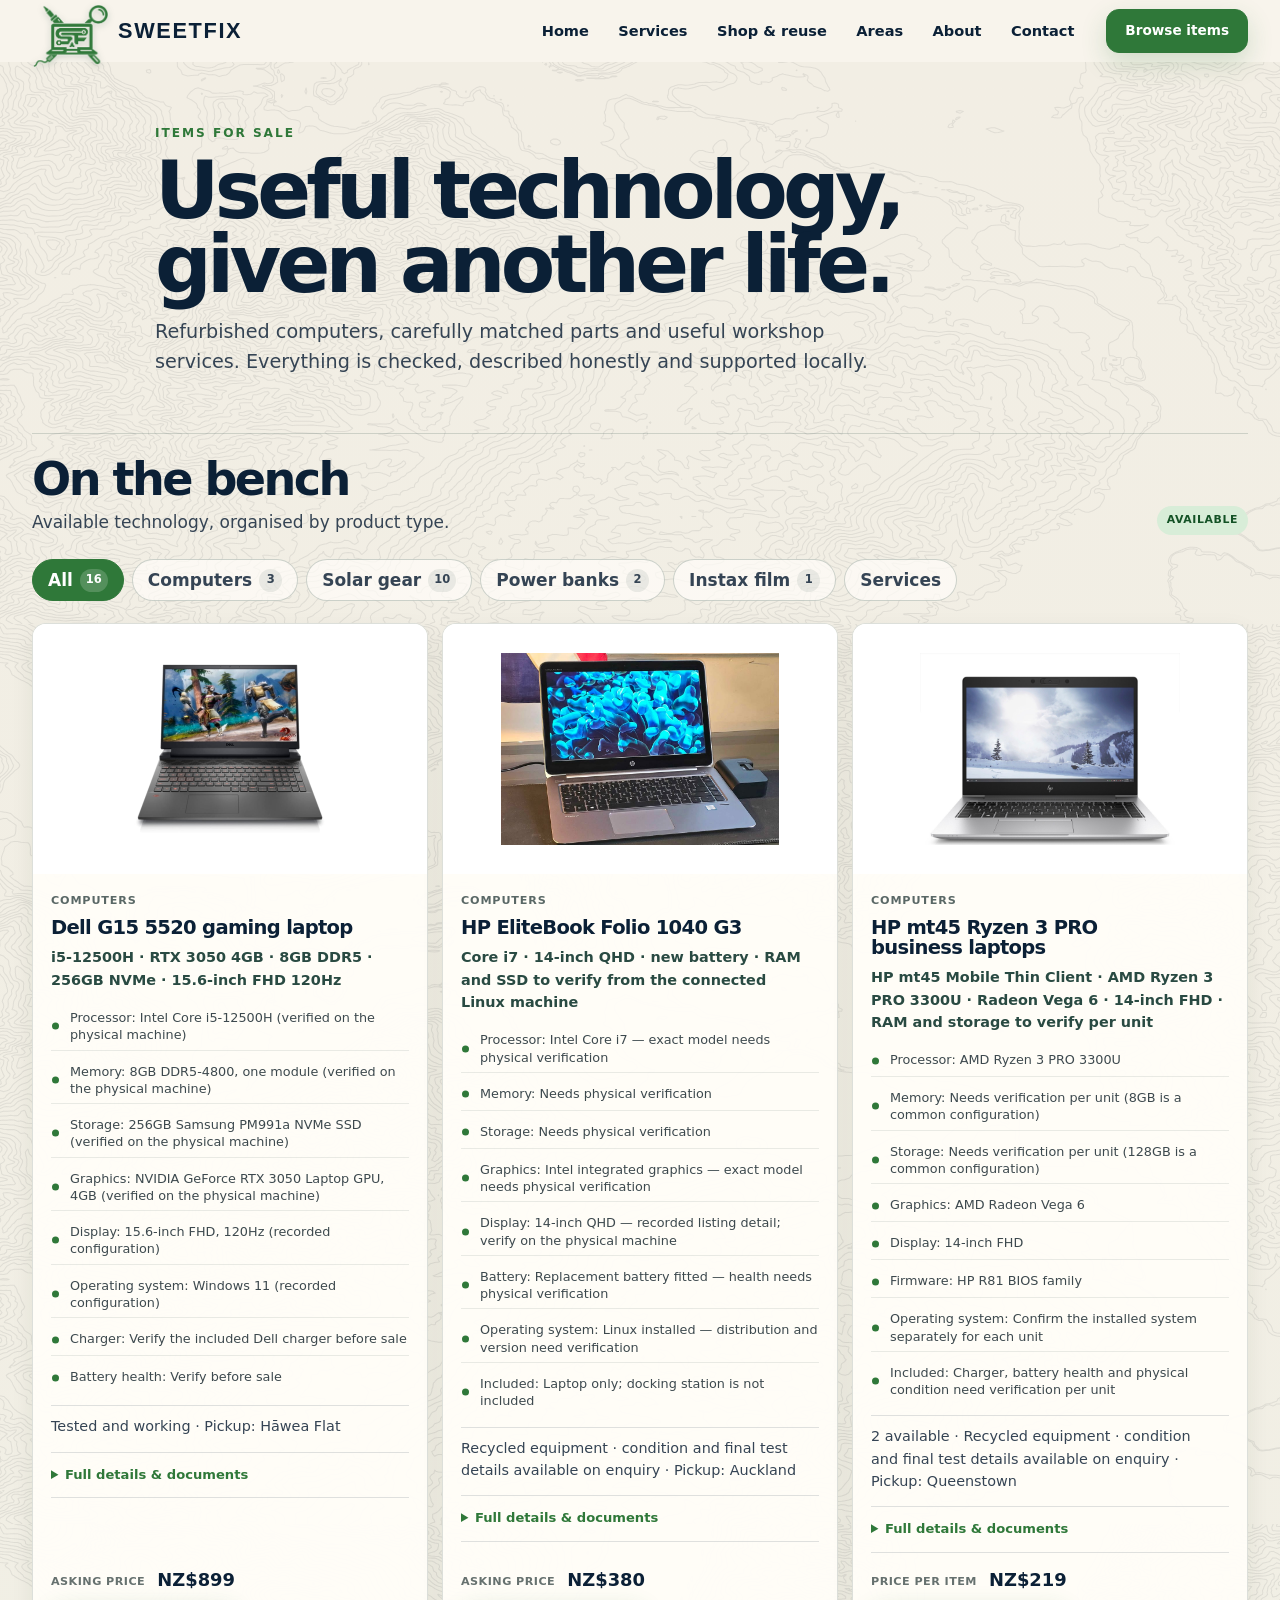
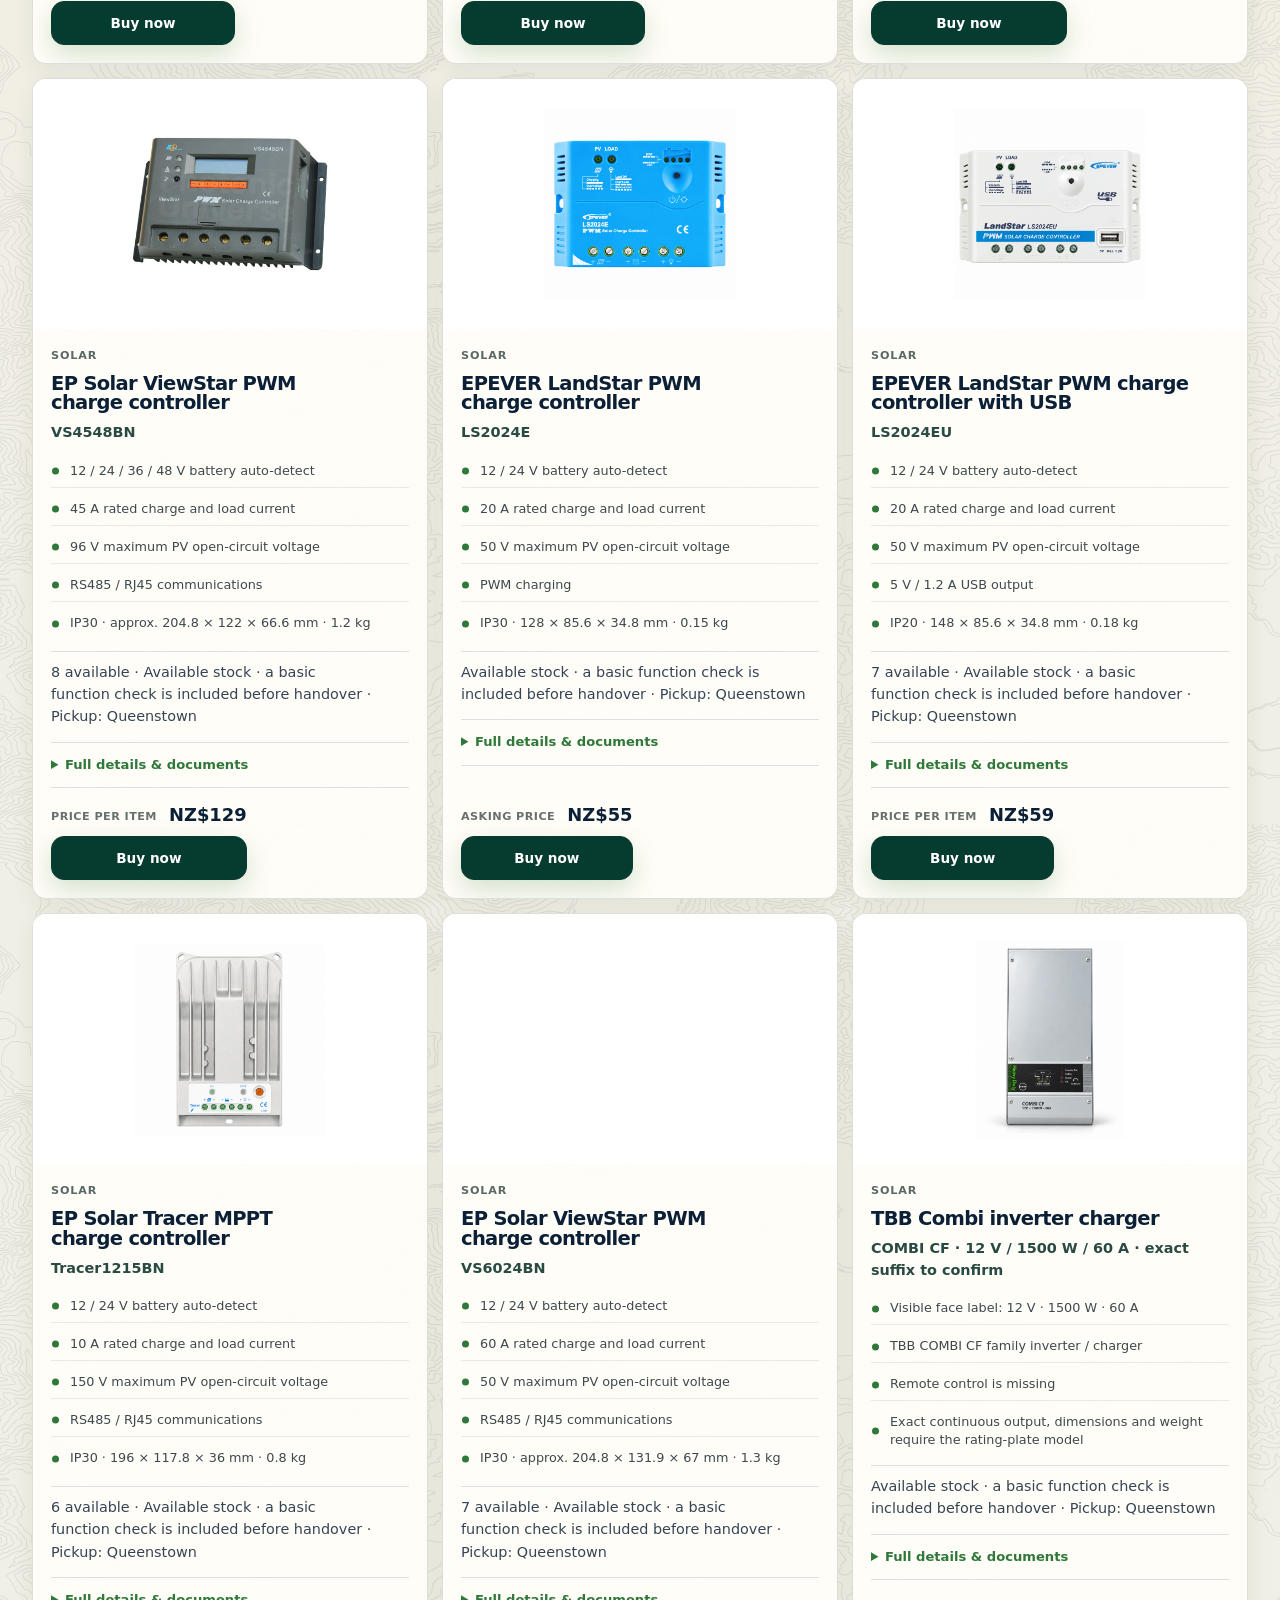
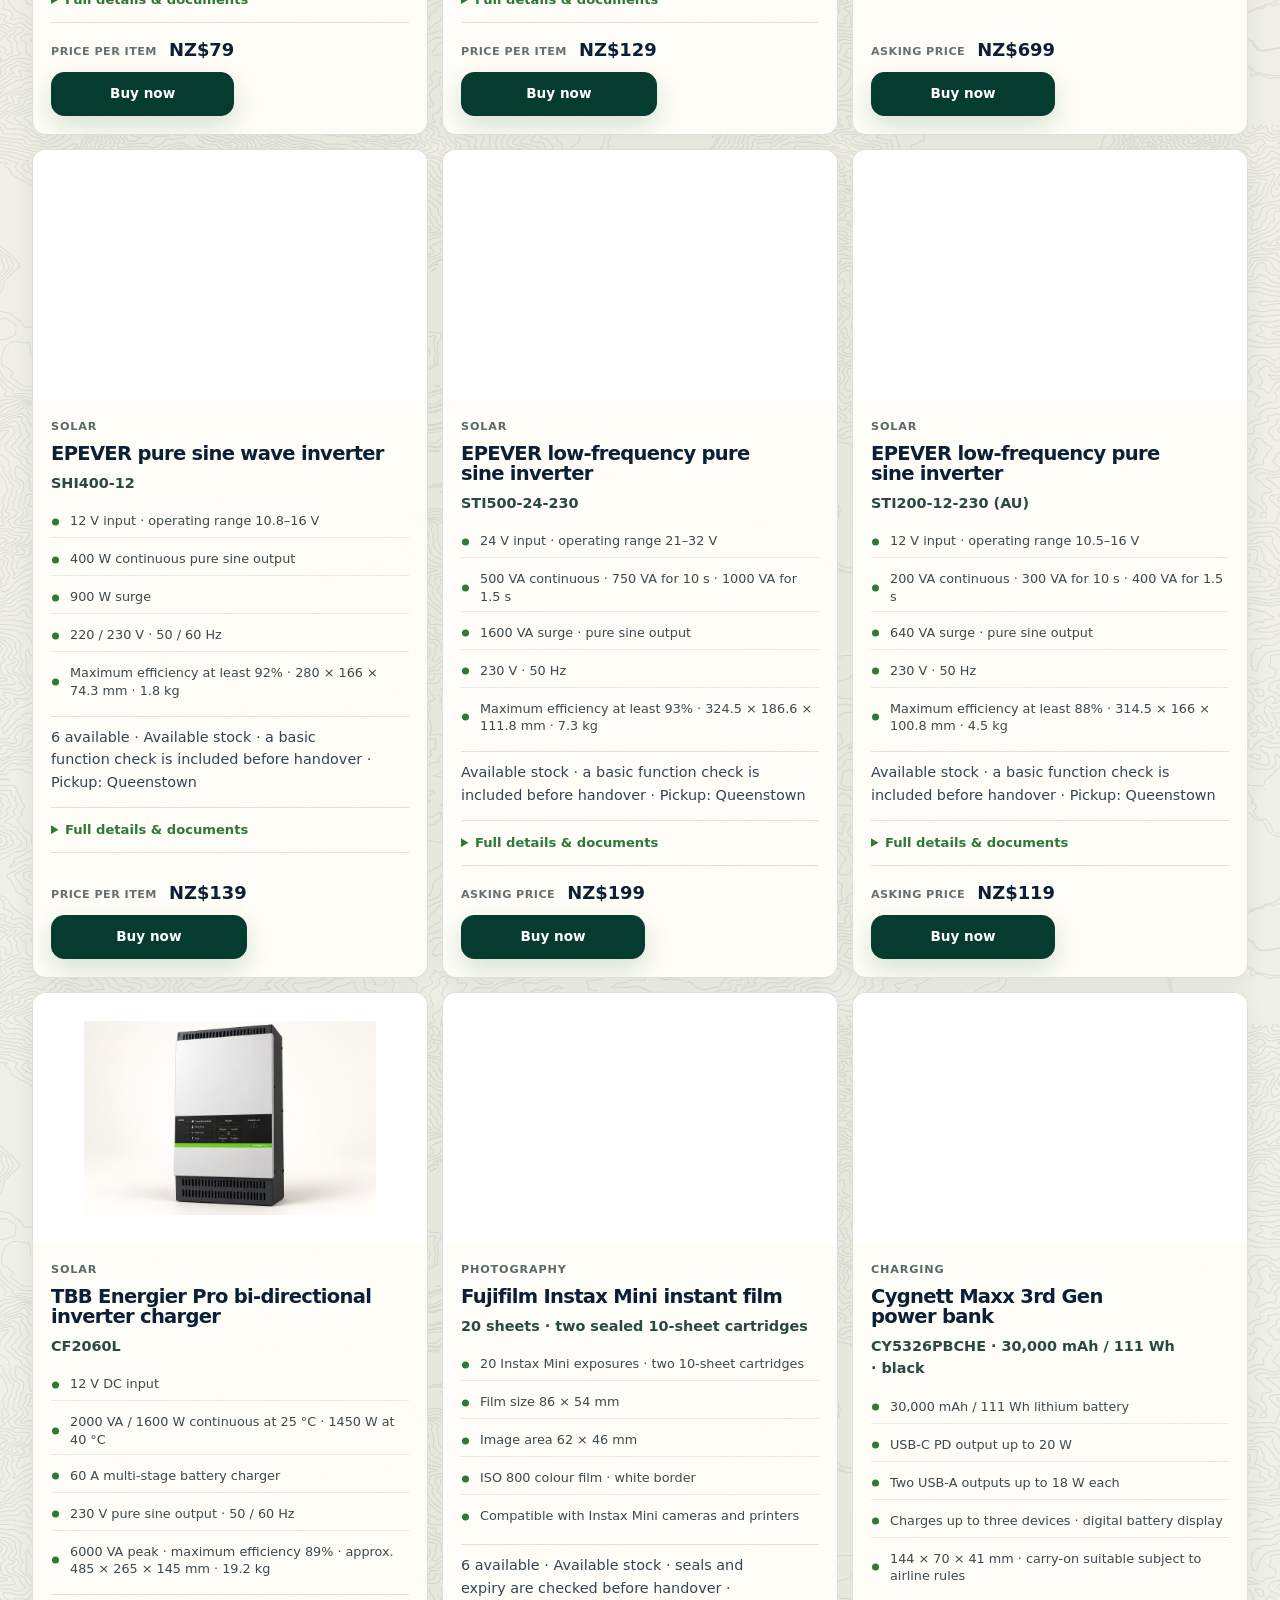
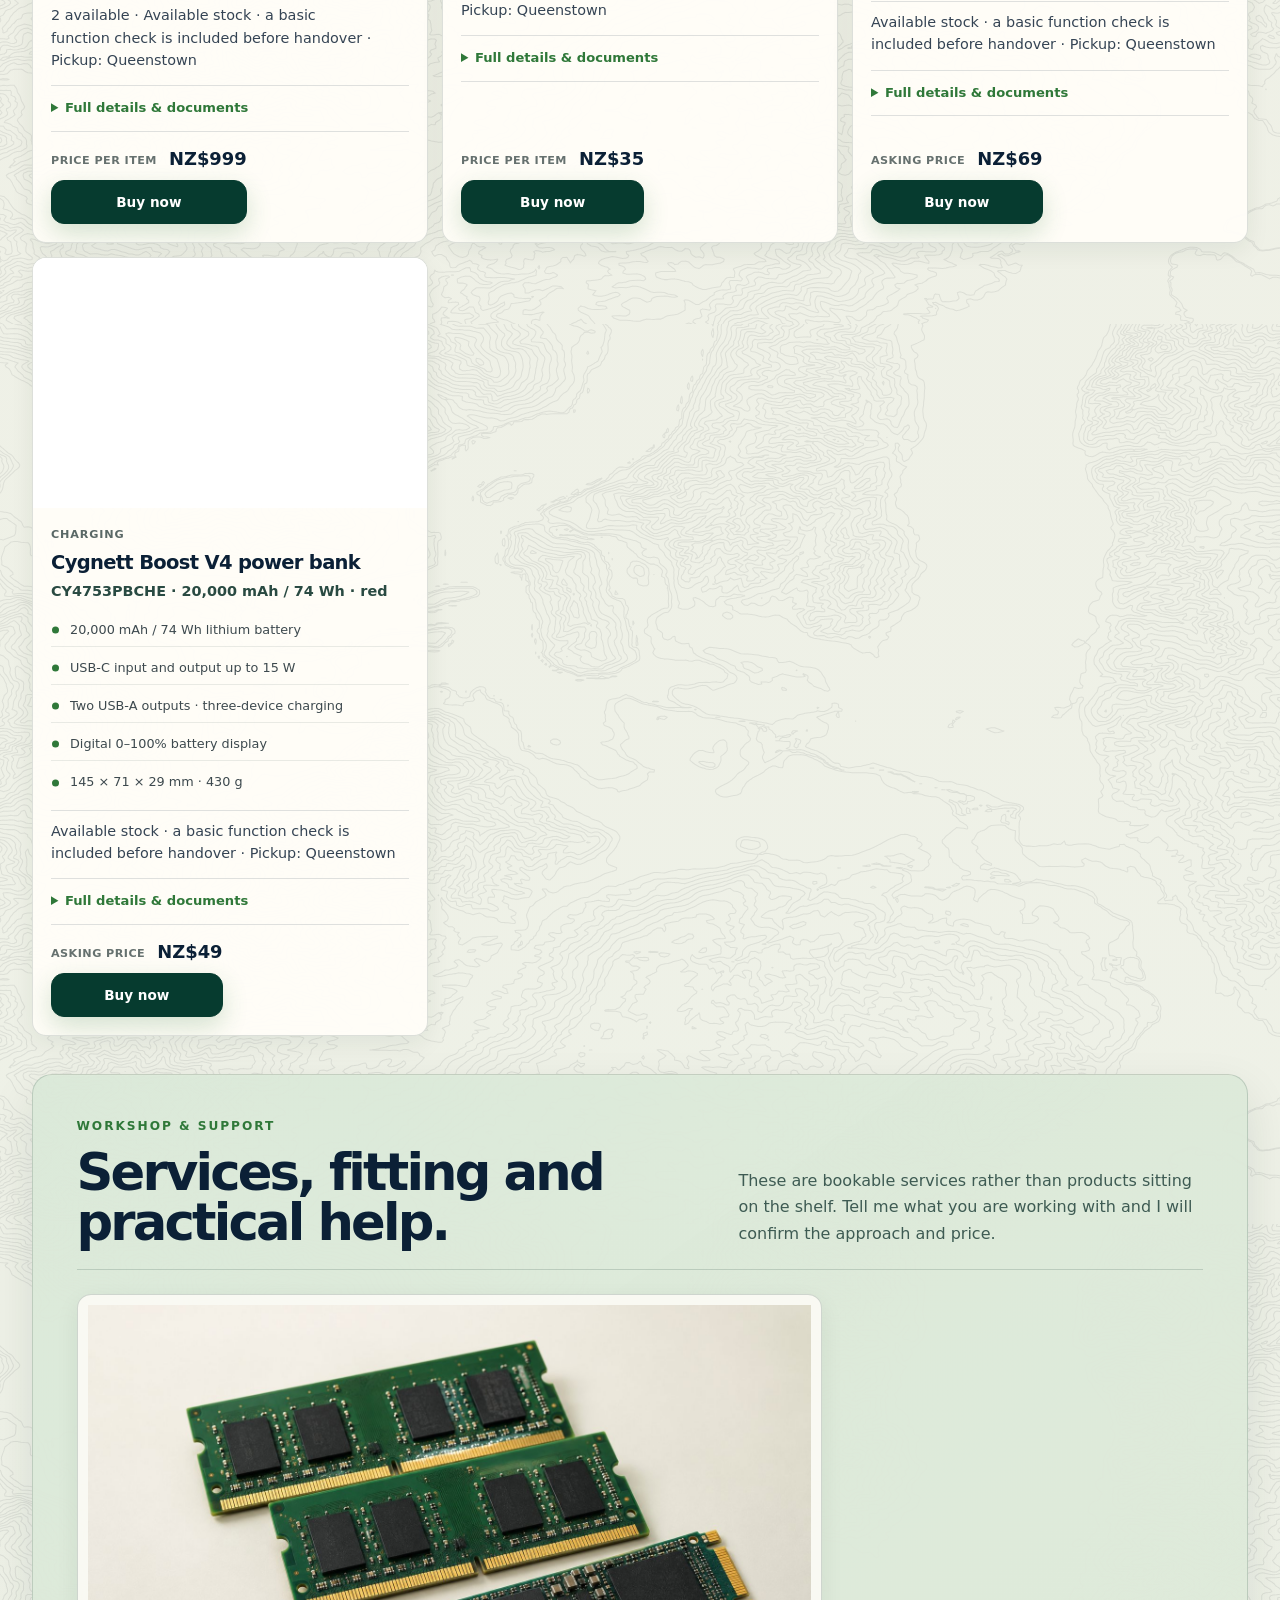
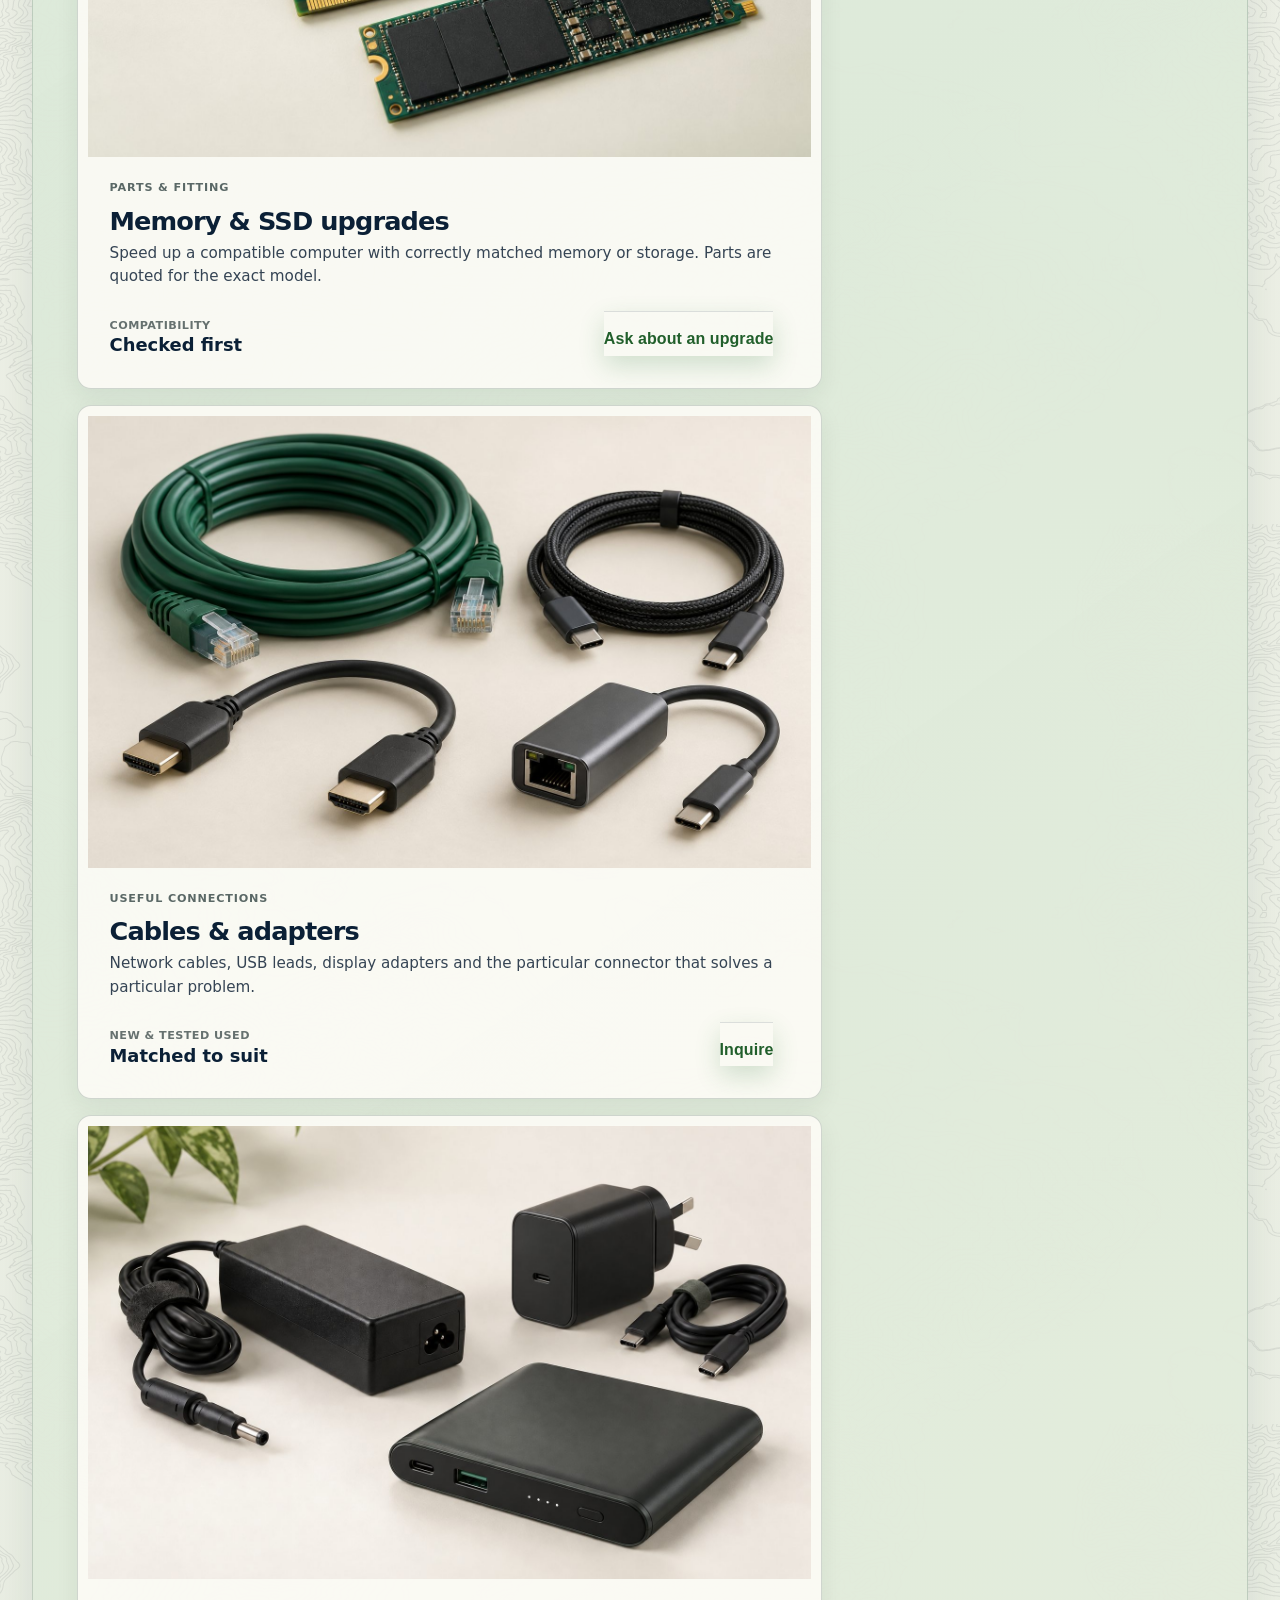
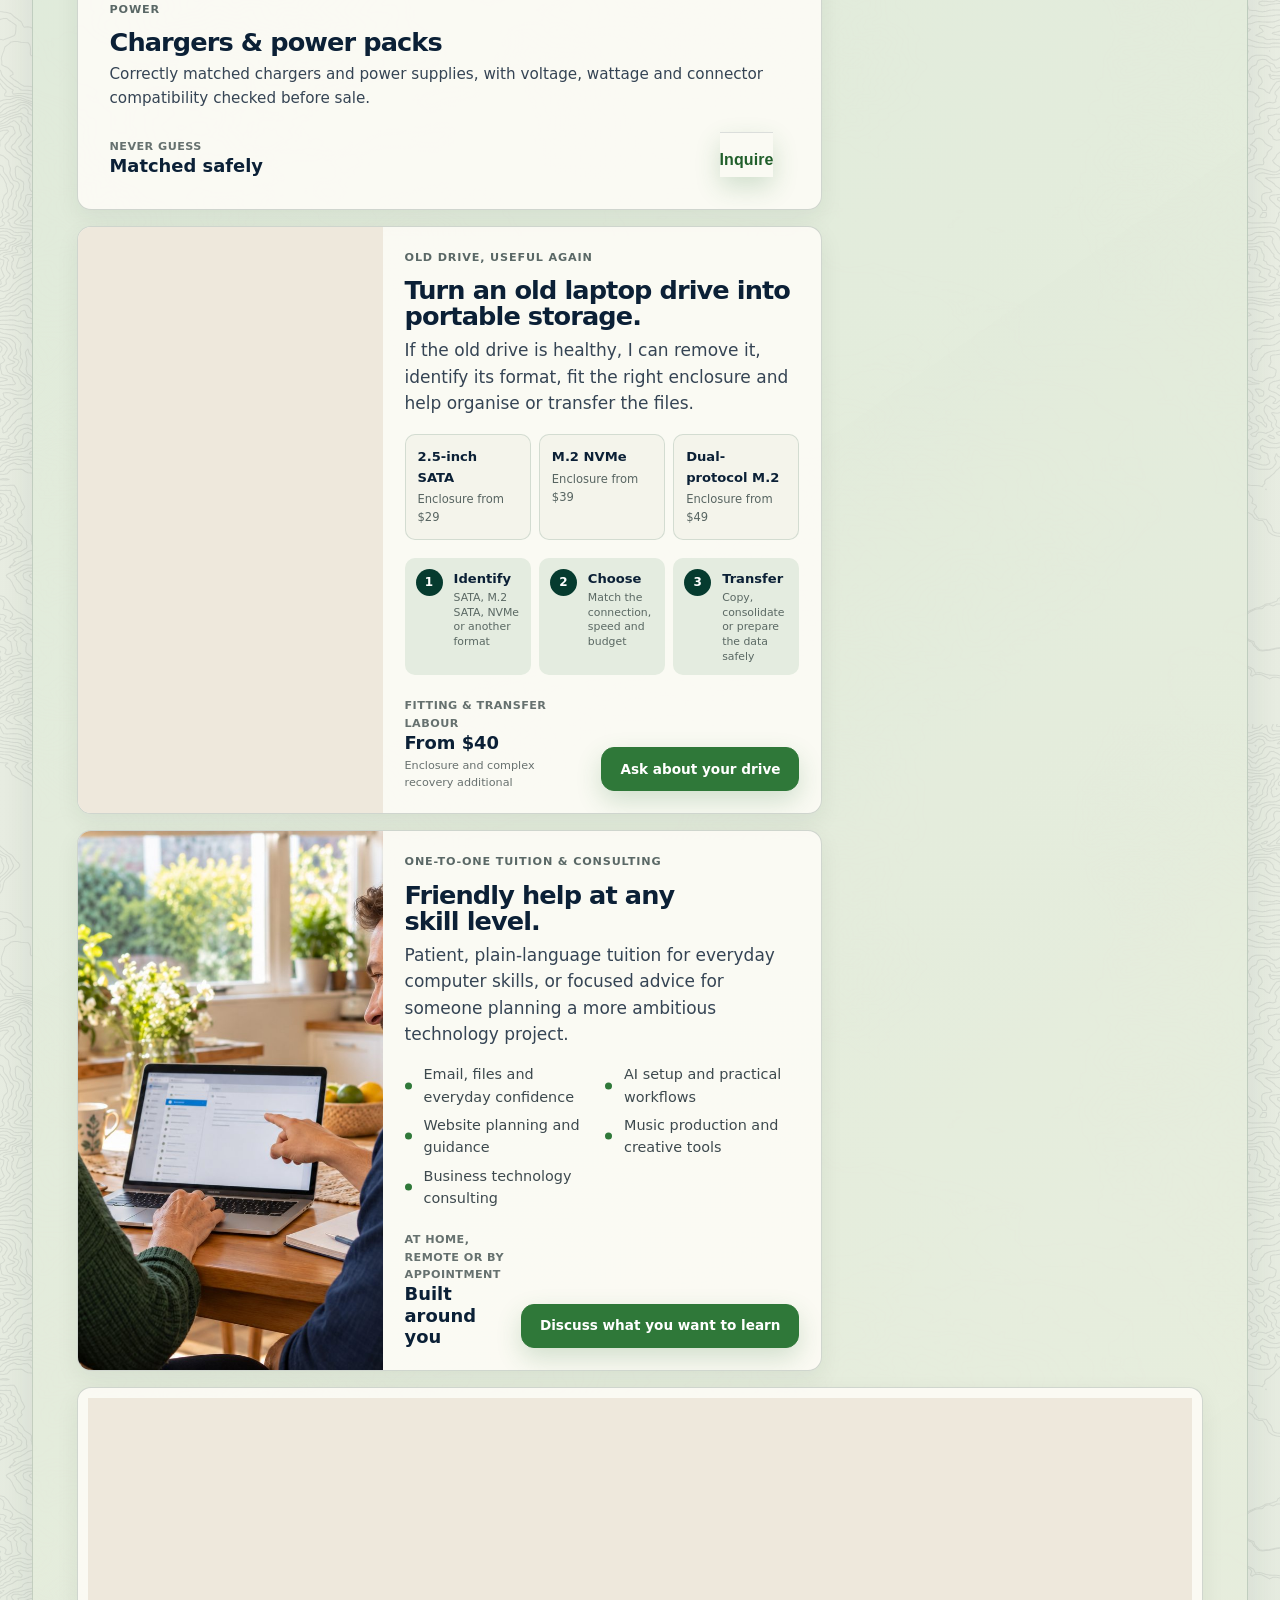
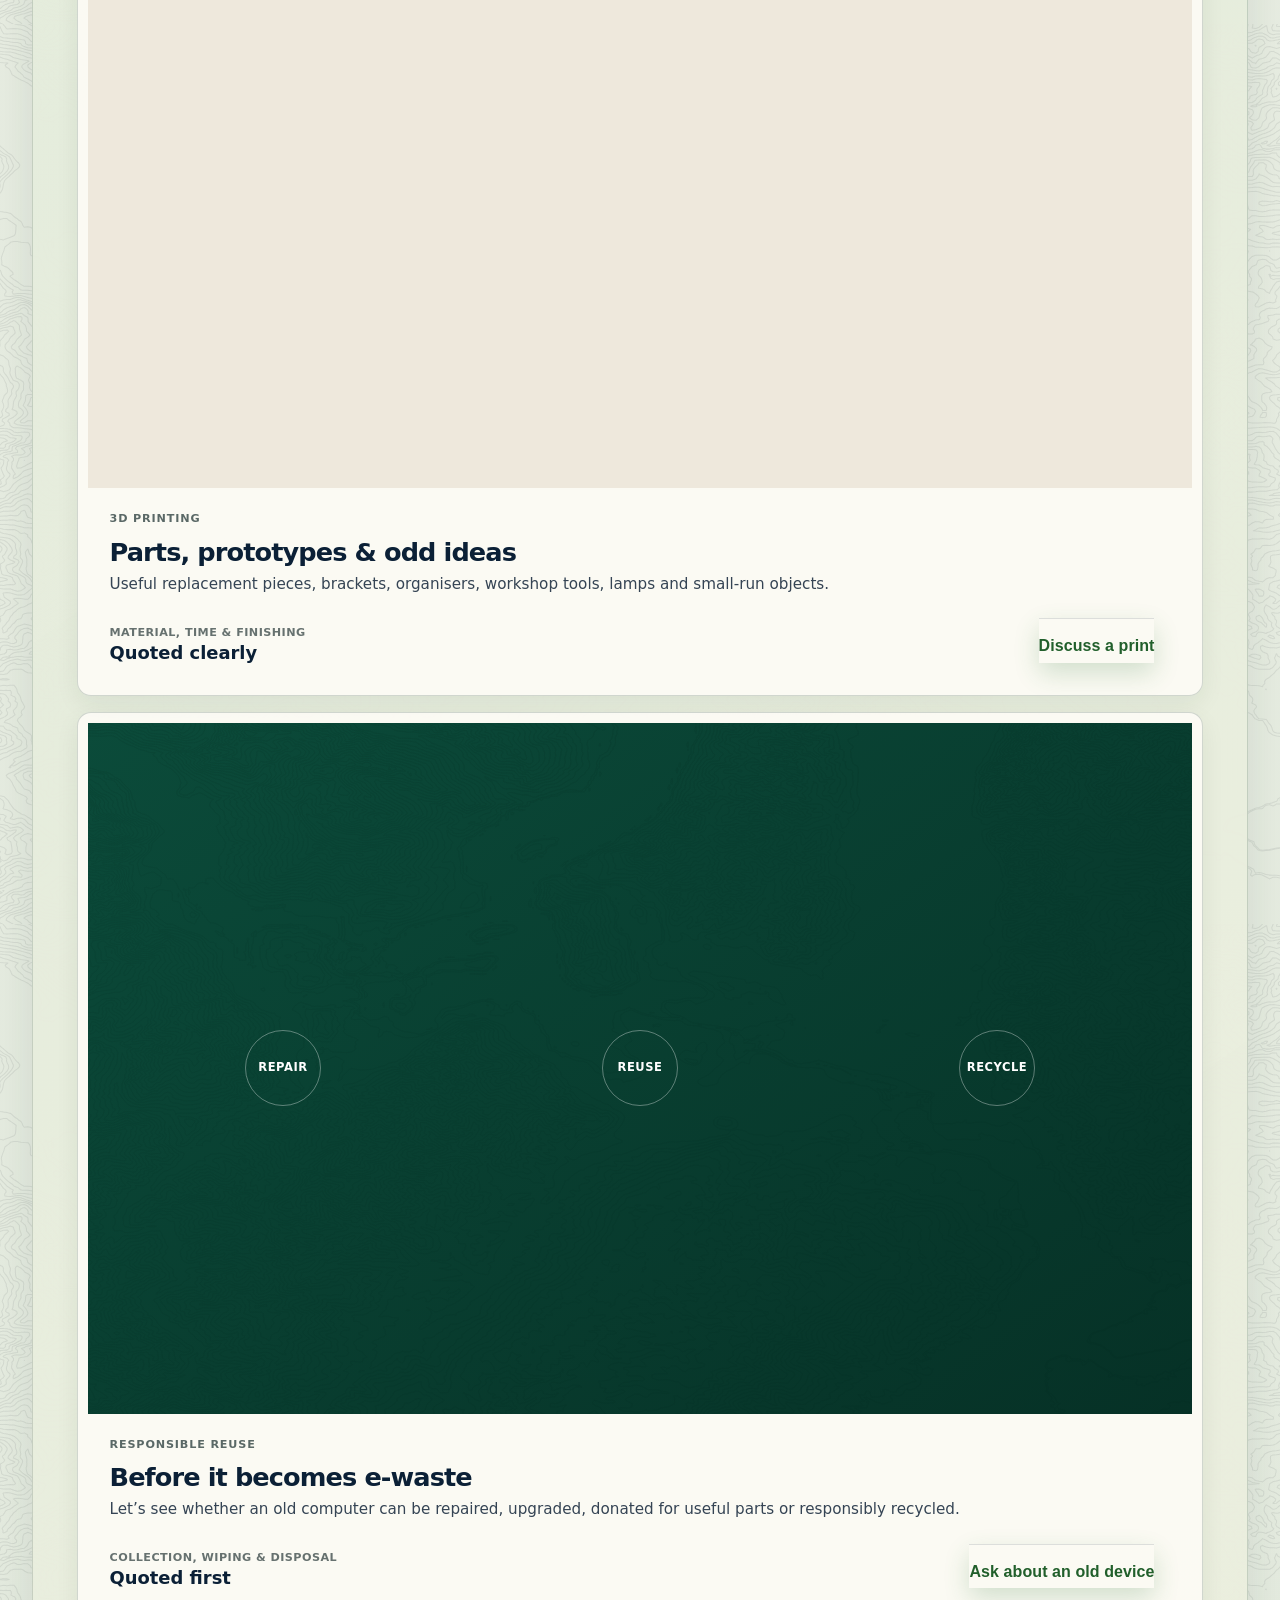
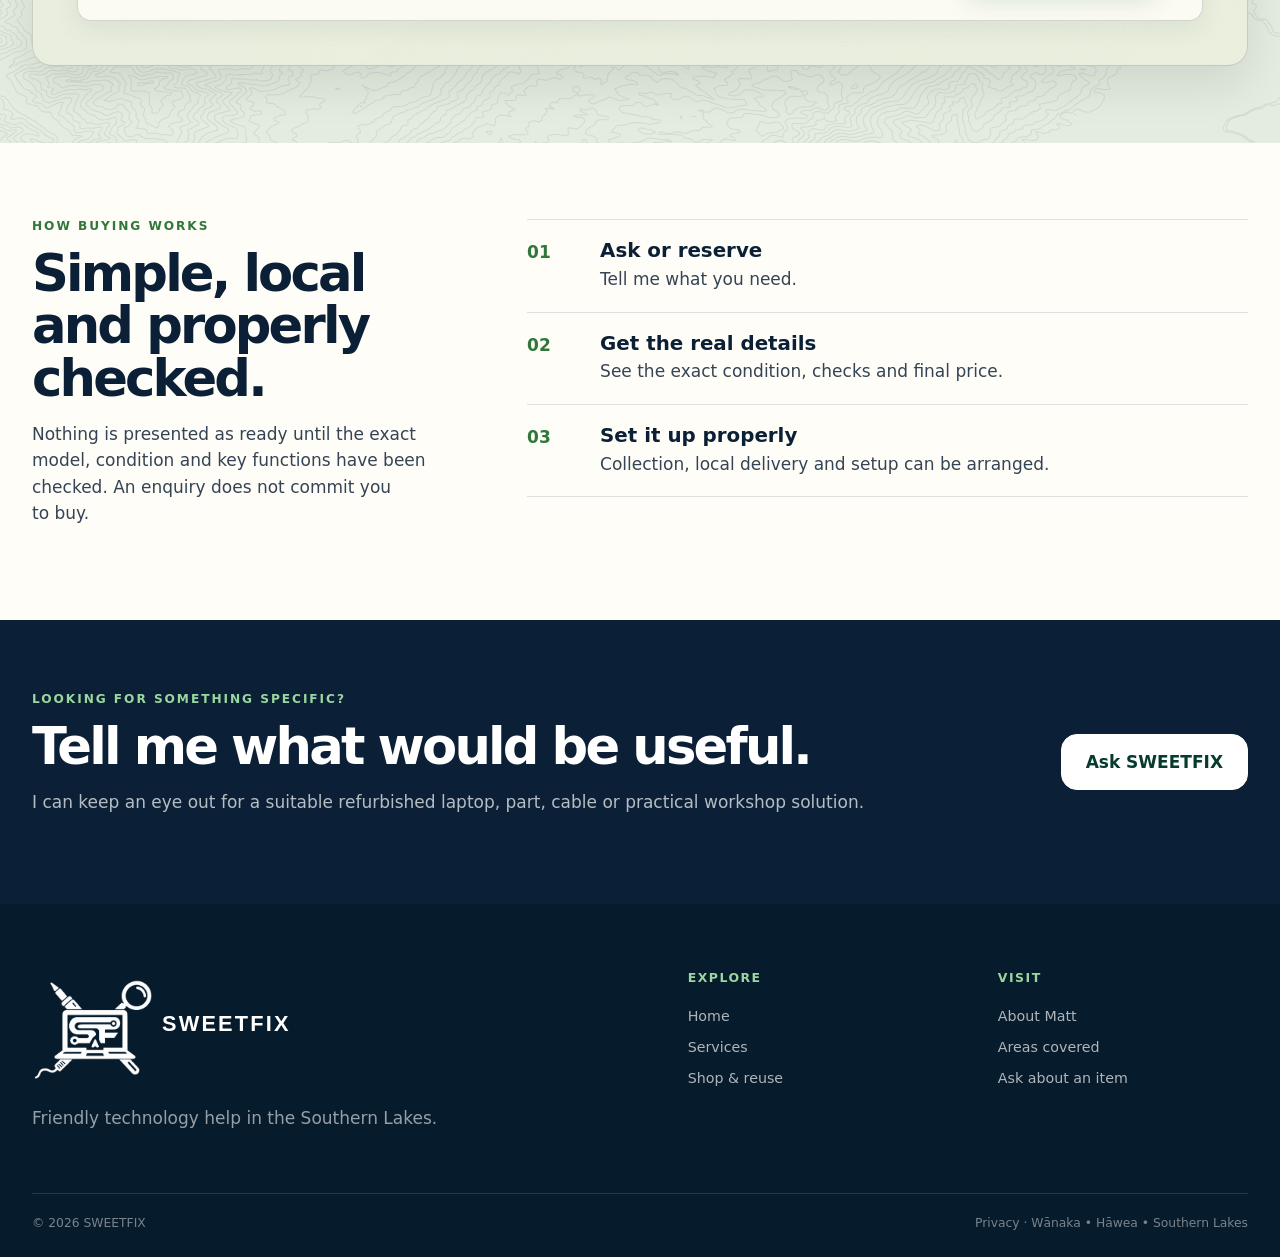
==== commit 3498fe9a: "Show grouped services immediately when filtered" ====
--- a/shop/index.html
+++ b/shop/index.html
@@ -38,7 +38,7 @@
           <div class="catalogue-grid">
             <div class="catalogue-products" data-catalogue-products aria-live="polite"><div class="catalogue-loading">Loading current stock…</div></div>
 
-            <section class="service-catalogue reveal" data-catalog-category="Services" aria-labelledby="service-catalogue-title">
+            <section class="service-catalogue" data-catalog-category="Services" aria-labelledby="service-catalogue-title">
               <div class="service-catalogue-heading"><div><p class="eyebrow">Workshop &amp; support</p><h2 id="service-catalogue-title">Services, fitting and practical help.</h2></div><p>These are bookable services rather than products sitting on the shelf. Tell me what you are working with and I will confirm the approach and price.</p></div>
               <div class="service-grid">
             <article class="catalog-card service-card reveal"><img class="card-media" src="assets/shop-memory-storage.jpg" alt="Laptop memory modules and an M.2 solid-state drive on a workbench" loading="lazy" decoding="async" /><div class="card-body"><div class="card-kicker"><span>Parts &amp; fitting</span></div><h3>Memory &amp; SSD upgrades</h3><p>Speed up a compatible computer with correctly matched memory or storage. Parts are quoted for the exact model.</p><div class="card-action"><span class="price"><small>Compatibility</small><strong>Checked first</strong></span><a class="button button-small" href="/?interest=a%20memory%20or%20SSD%20upgrade&amp;service=Computer%20repair%20or%20upgrade">Ask about an upgrade</a></div></div></article>
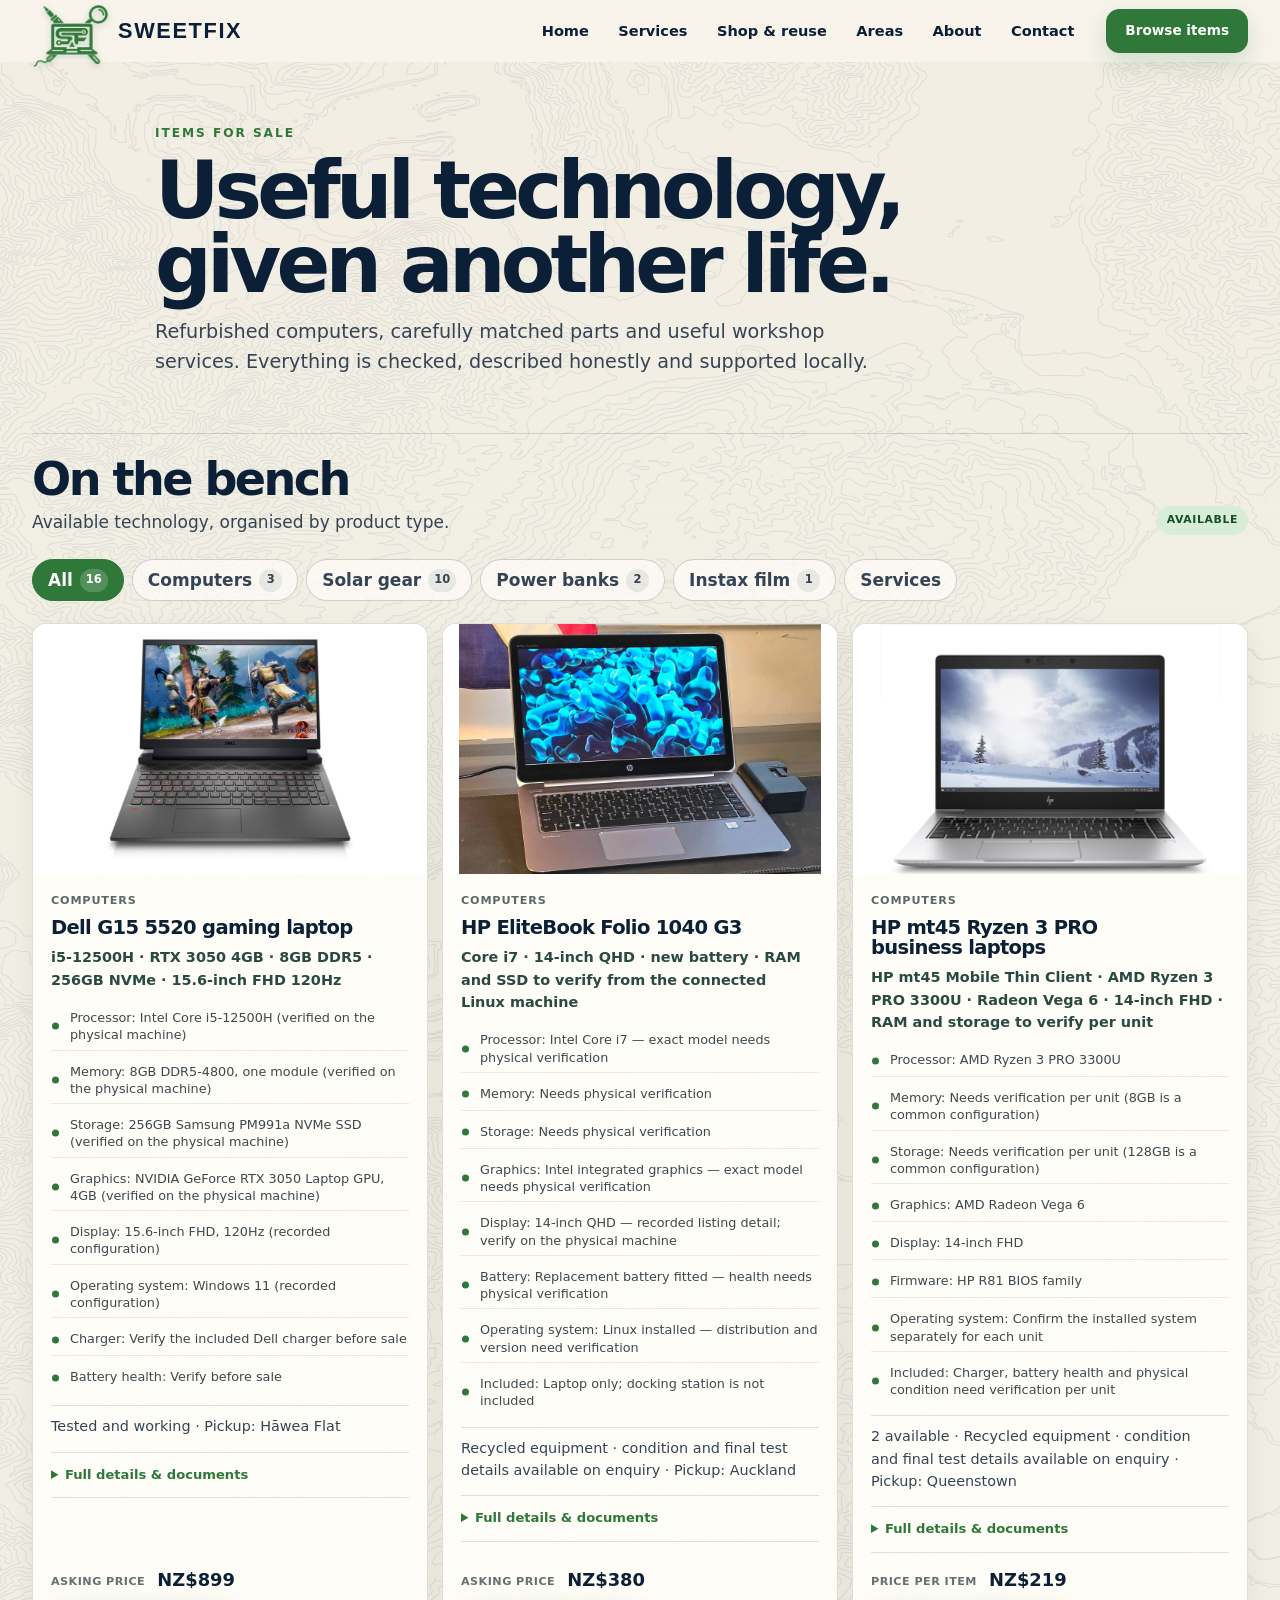
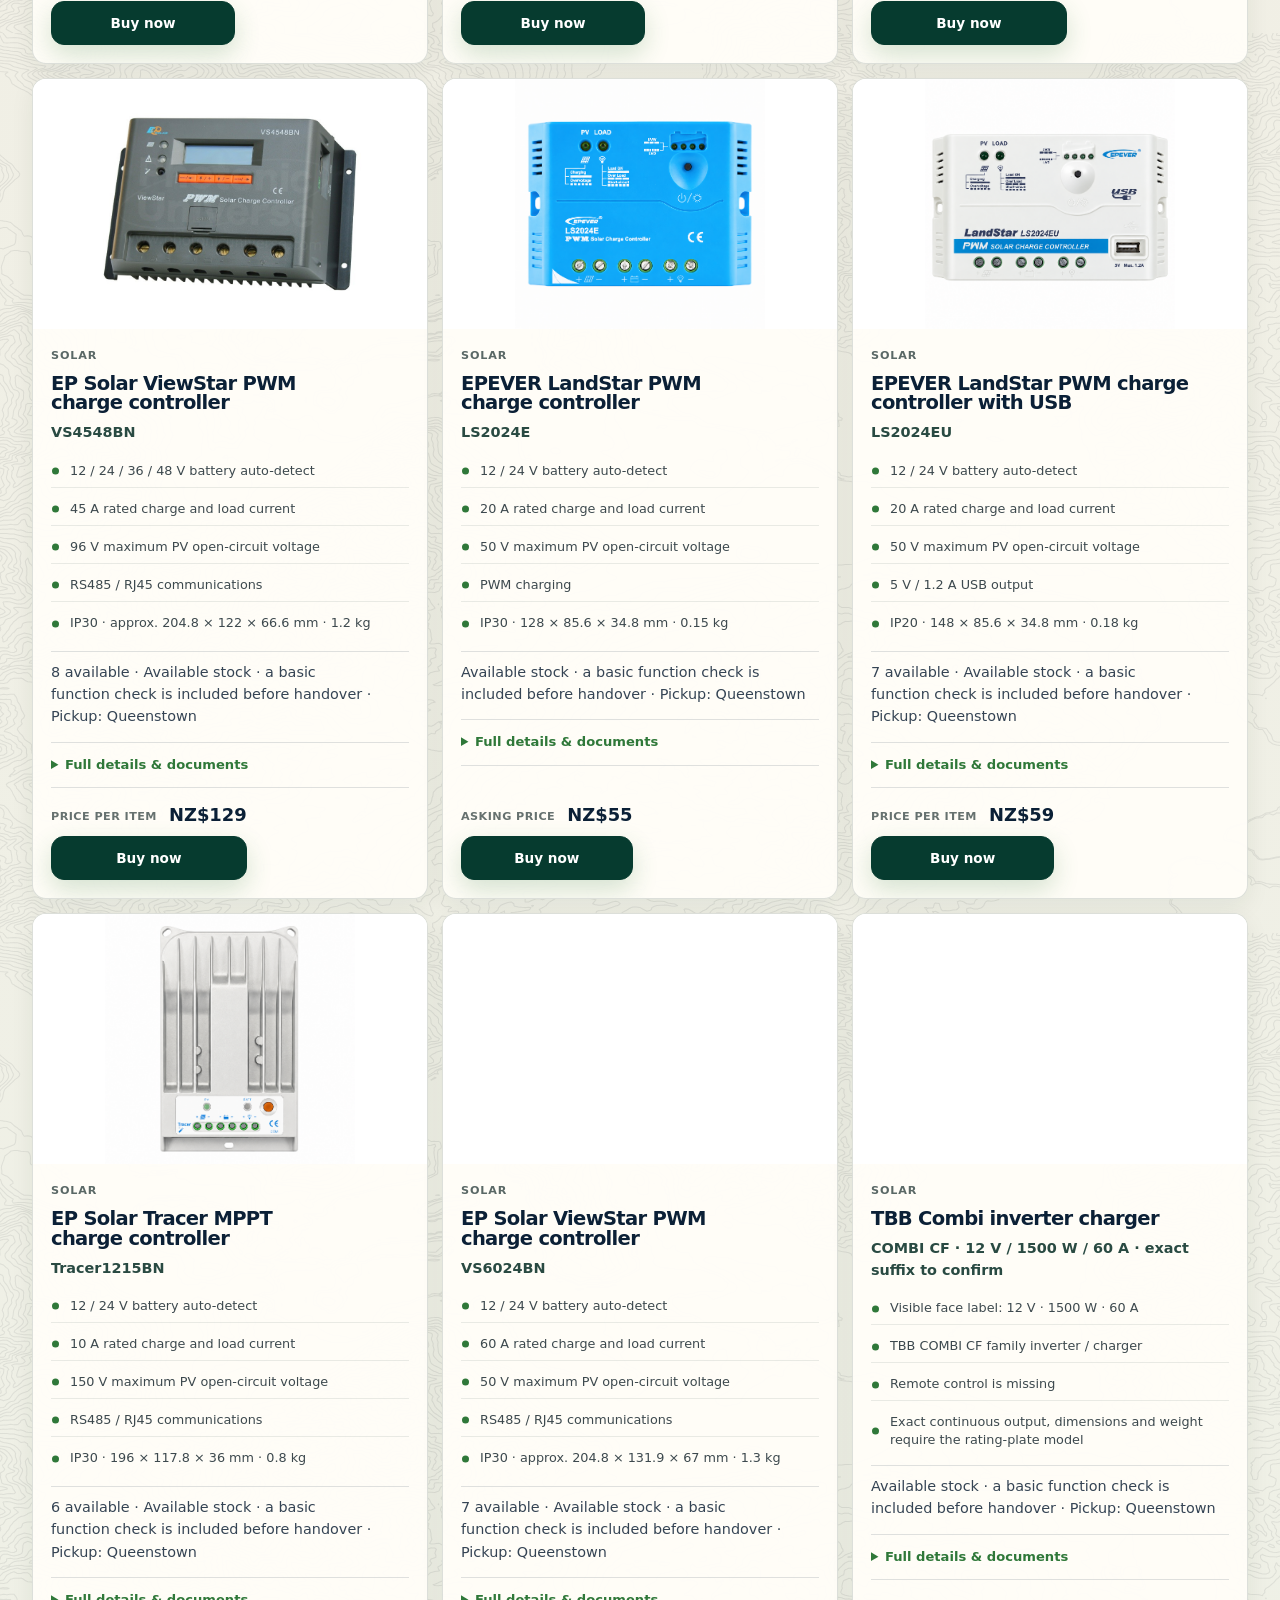
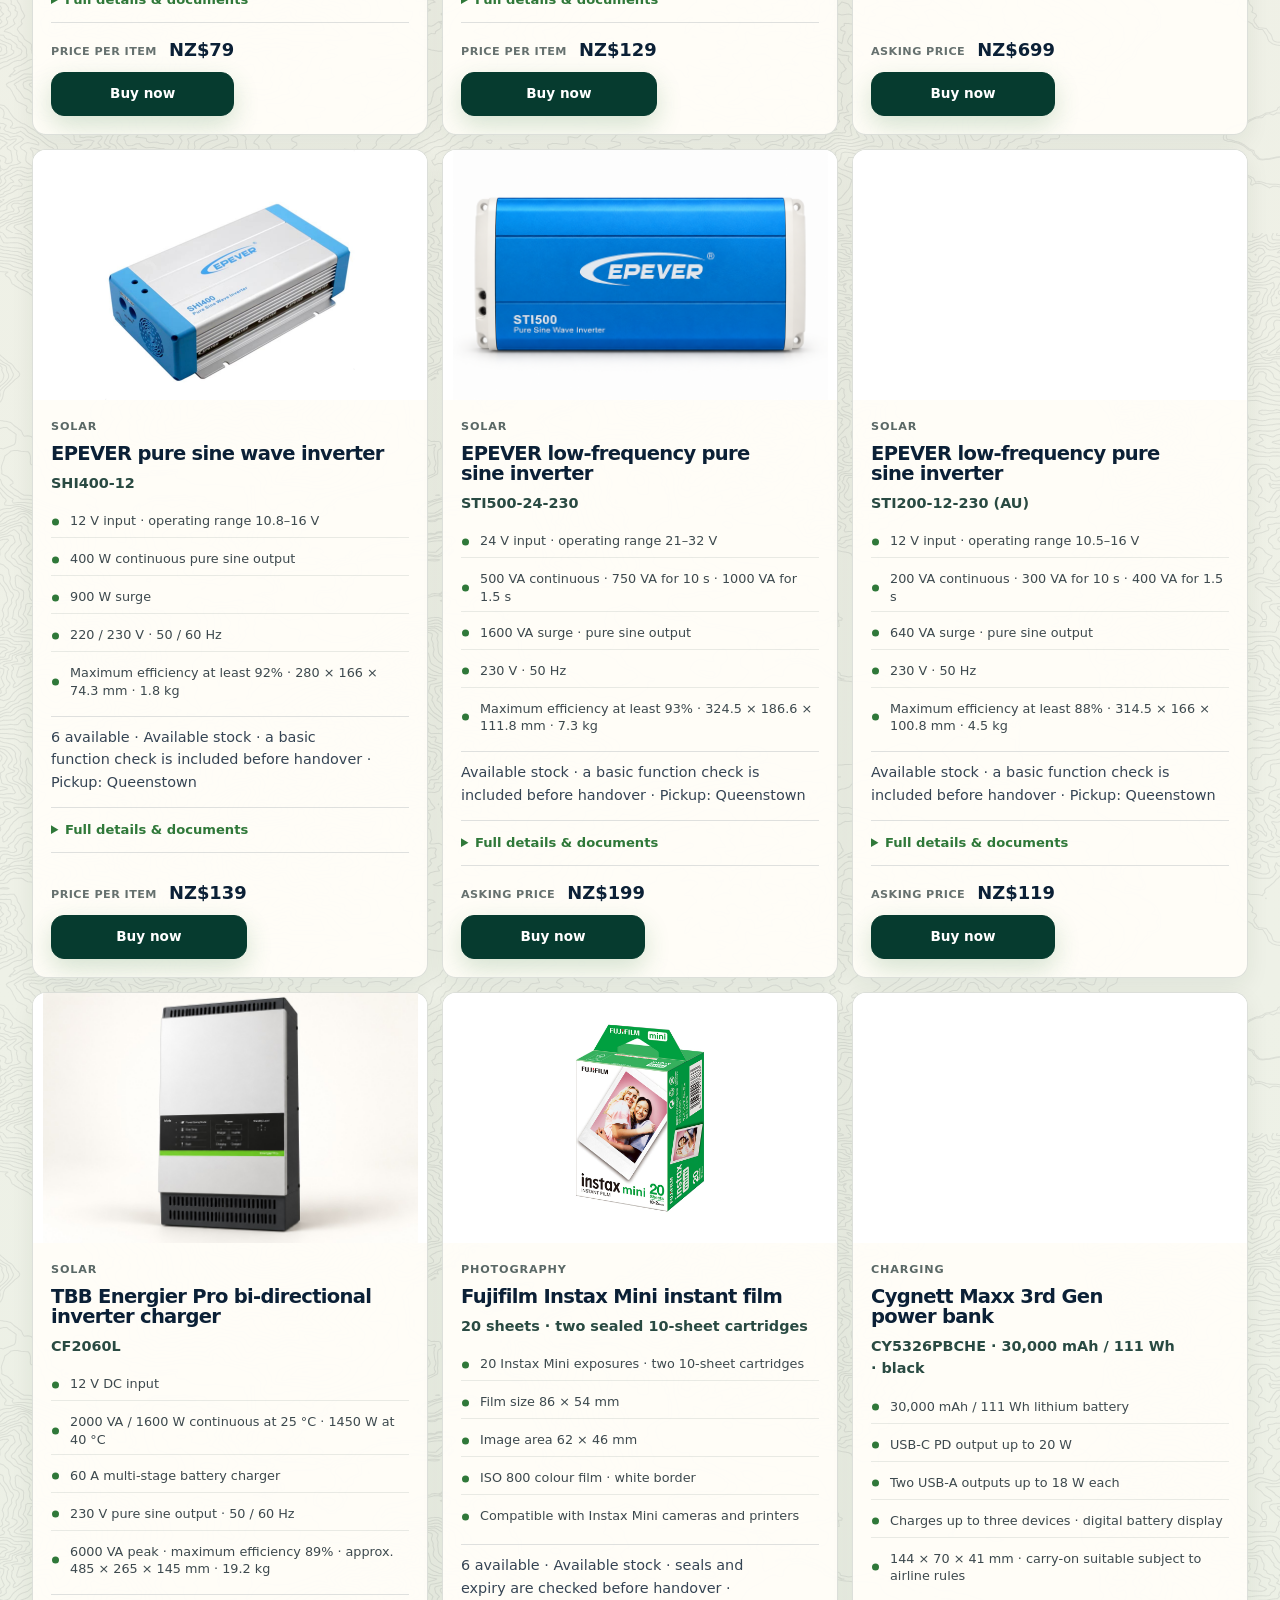
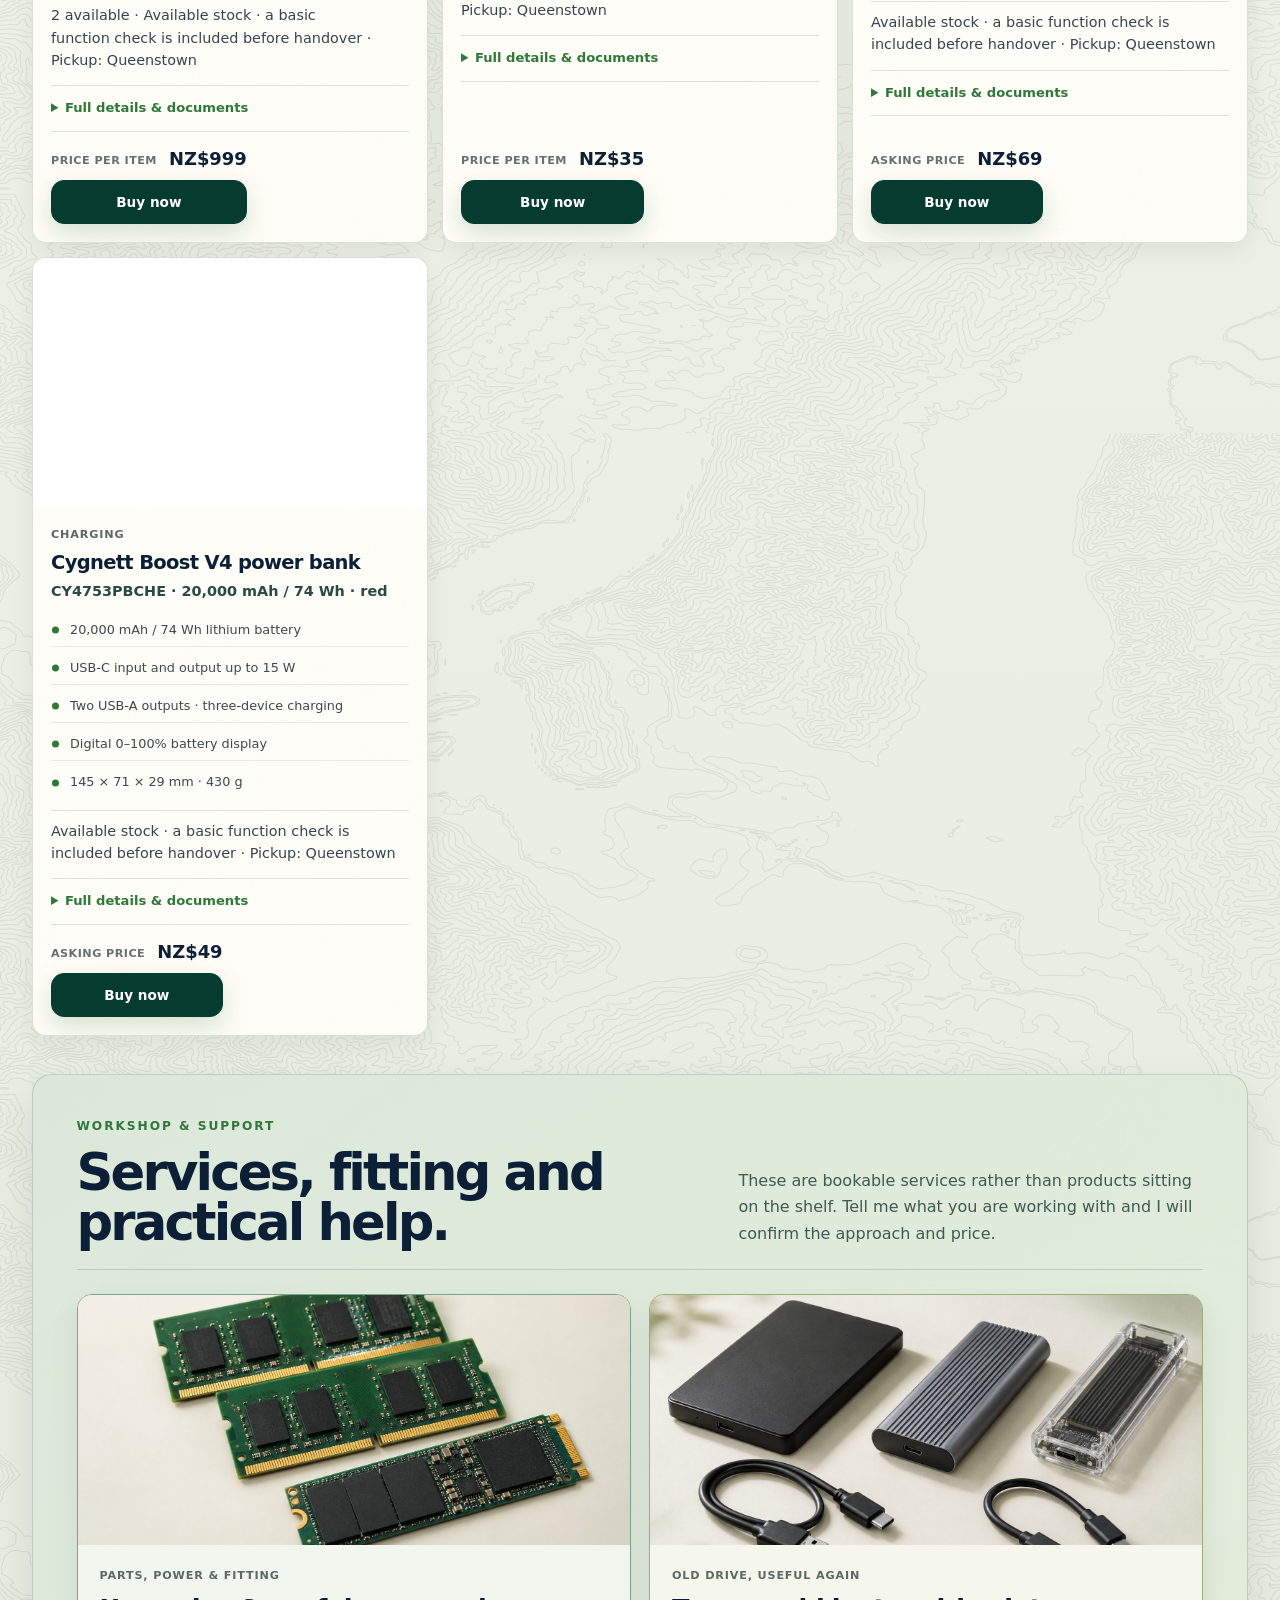
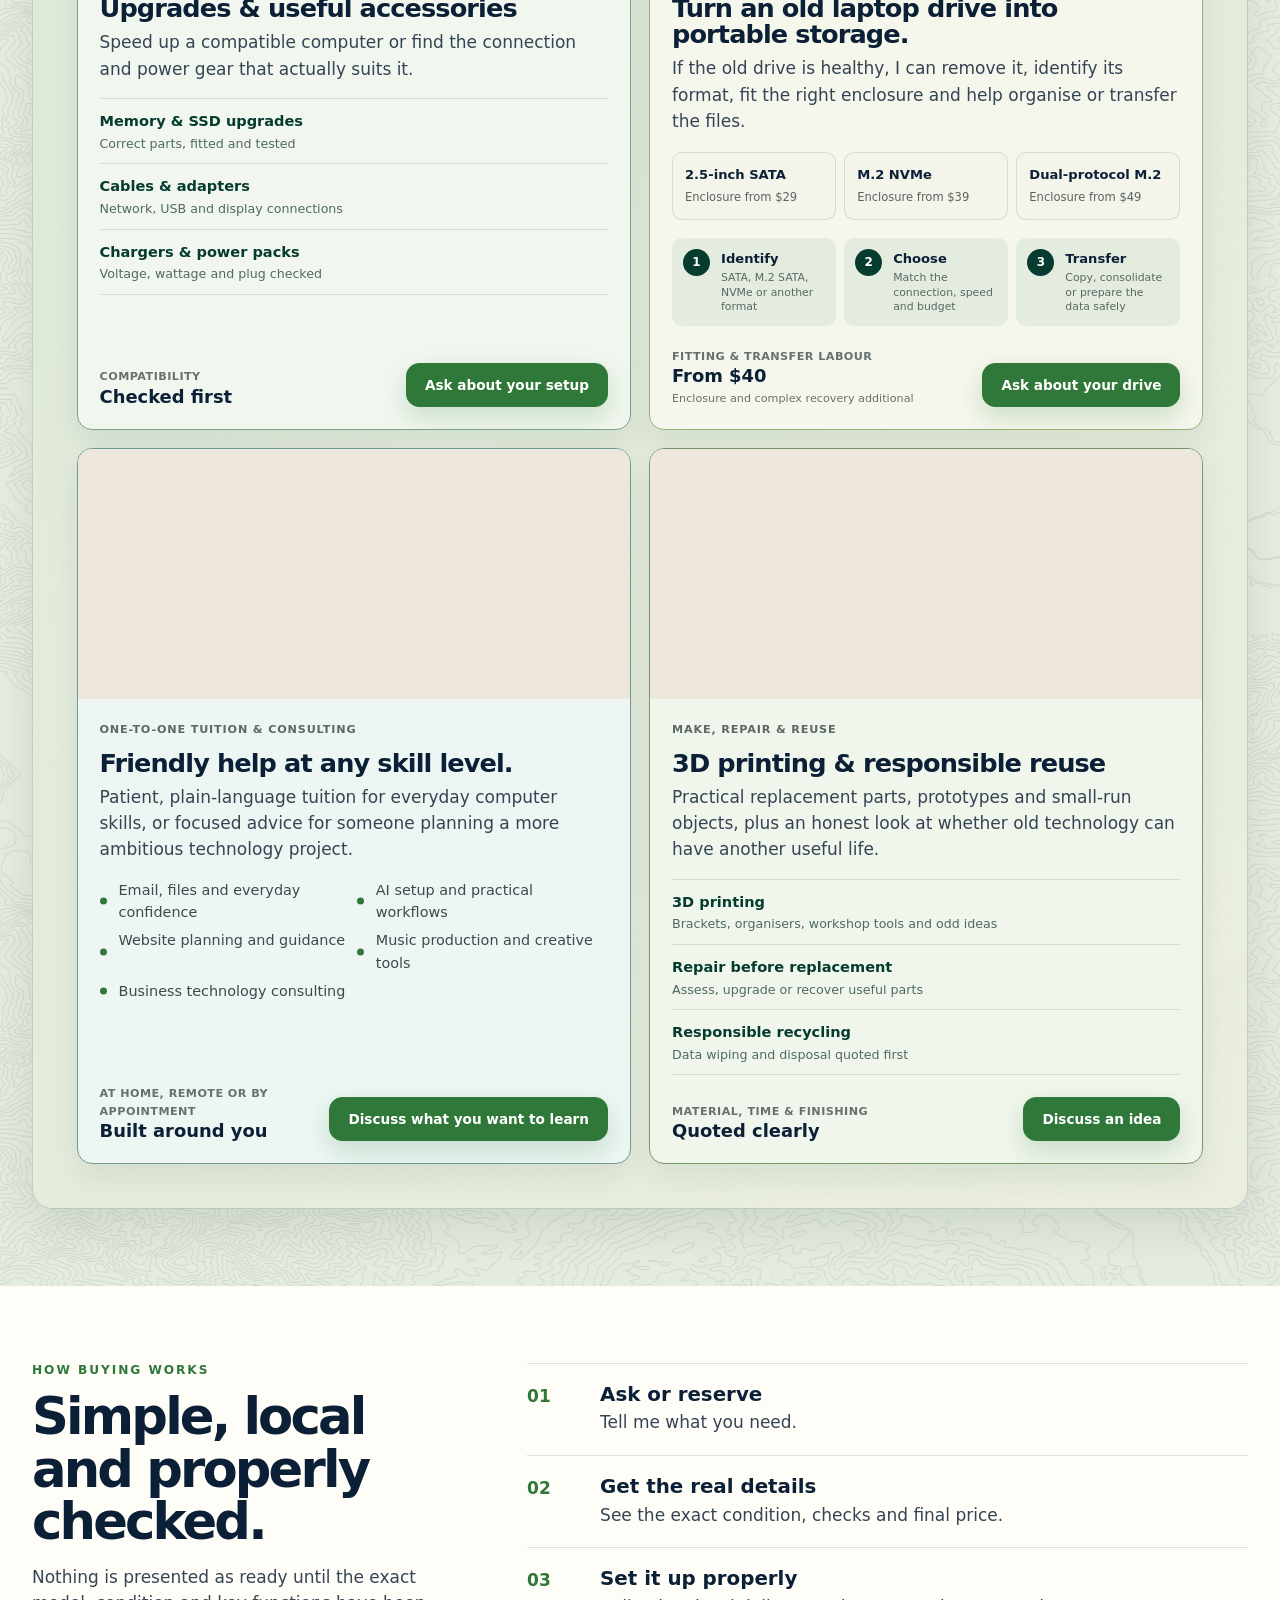
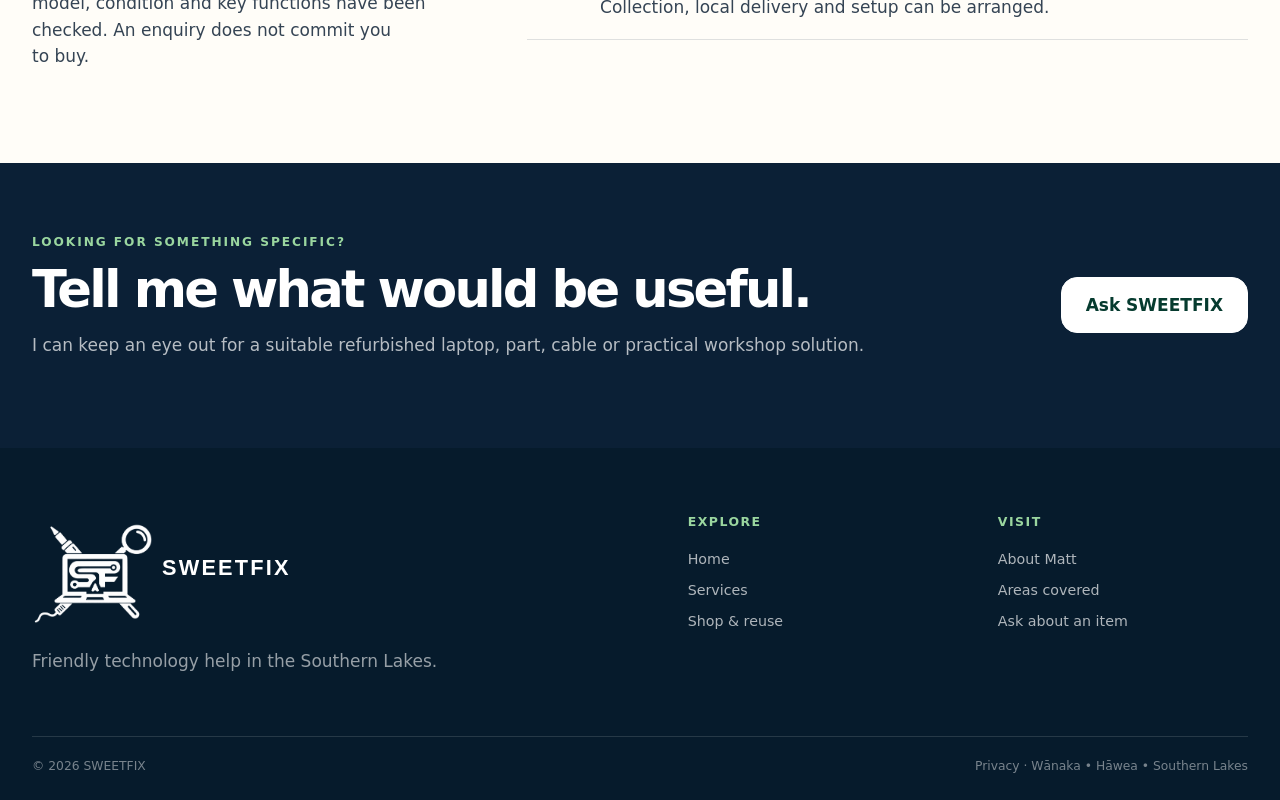
==== commit 850ab5f6: "Publish grouped services and checkout handoff" ====
--- a/shop/index.html
+++ b/shop/index.html
@@ -41,25 +41,25 @@
             <section class="service-catalogue" data-catalog-category="Services" aria-labelledby="service-catalogue-title">
               <div class="service-catalogue-heading"><div><p class="eyebrow">Workshop &amp; support</p><h2 id="service-catalogue-title">Services, fitting and practical help.</h2></div><p>These are bookable services rather than products sitting on the shelf. Tell me what you are working with and I will confirm the approach and price.</p></div>
               <div class="service-grid">
-            <article class="catalog-card service-card reveal"><img class="card-media" src="assets/shop-memory-storage.jpg" alt="Laptop memory modules and an M.2 solid-state drive on a workbench" loading="lazy" decoding="async" /><div class="card-body"><div class="card-kicker"><span>Parts &amp; fitting</span></div><h3>Memory &amp; SSD upgrades</h3><p>Speed up a compatible computer with correctly matched memory or storage. Parts are quoted for the exact model.</p><div class="card-action"><span class="price"><small>Compatibility</small><strong>Checked first</strong></span><a class="button button-small" href="/?interest=a%20memory%20or%20SSD%20upgrade&amp;service=Computer%20repair%20or%20upgrade">Ask about an upgrade</a></div></div></article>
+            <article class="catalog-card service-group service-group-upgrades reveal" data-catalog-category="Services">
+              <img class="card-media" src="assets/shop-memory-storage.jpg" alt="Laptop memory modules and an M.2 solid-state drive on a workbench" loading="lazy" decoding="async" />
+              <div class="card-body"><div class="card-kicker"><span>Parts, power &amp; fitting</span></div><h3>Upgrades &amp; useful accessories</h3><p>Speed up a compatible computer or find the connection and power gear that actually suits it.</p><ul class="service-options"><li><strong>Memory &amp; SSD upgrades</strong><span>Correct parts, fitted and tested</span></li><li><strong>Cables &amp; adapters</strong><span>Network, USB and display connections</span></li><li><strong>Chargers &amp; power packs</strong><span>Voltage, wattage and plug checked</span></li></ul><div class="card-action"><span class="price"><small>Compatibility</small><strong>Checked first</strong></span><a class="button button-small" href="/?interest=an%20upgrade%2C%20cable%20or%20power%20adapter&amp;service=Computer%20repair%20or%20upgrade">Ask about your setup</a></div></div>
+            </article>
 
-            <article class="catalog-card service-card reveal" data-catalog-category="Services"><img class="card-media" src="assets/shop-cables-connections.jpg" alt="Network, USB-C and HDMI cables with an Ethernet adapter" loading="lazy" decoding="async" /><div class="card-body"><div class="card-kicker"><span>Useful connections</span></div><h3>Cables &amp; adapters</h3><p>Network cables, USB leads, display adapters and the particular connector that solves a particular problem.</p><div class="card-action"><span class="price"><small>New &amp; tested used</small><strong>Matched to suit</strong></span><a class="button button-small" href="/?interest=a%20cable%20or%20adapter">Inquire</a></div></div></article>
-
-            <article class="catalog-card service-card reveal" data-catalog-category="Services"><img class="card-media" src="assets/shop-power-chargers.jpg" alt="Laptop power adapters, a USB-C charger and a New Zealand power plug" loading="lazy" decoding="async" /><div class="card-body"><div class="card-kicker"><span>Power</span></div><h3>Chargers &amp; power packs</h3><p>Correctly matched chargers and power supplies, with voltage, wattage and connector compatibility checked before sale.</p><div class="card-action"><span class="price"><small>Never guess</small><strong>Matched safely</strong></span><a class="button button-small" href="/?interest=a%20charger%20or%20power%20adapter">Inquire</a></div></div></article>
-
-            <article class="catalog-card catalog-card-wide drive-card reveal" data-catalog-category="Services">
+            <article class="catalog-card service-group service-group-drives drive-card reveal" data-catalog-category="Services">
               <img class="card-media" src="assets/shop-drive-enclosures.jpg" alt="A 2.5-inch drive enclosure and two styles of M.2 solid-state-drive enclosure" loading="lazy" decoding="async" />
               <div class="card-body"><div class="card-kicker"><span>Old drive, useful again</span></div><h3>Turn an old laptop drive into portable storage.</h3><p>If the old drive is healthy, I can remove it, identify its format, fit the right enclosure and help organise or transfer the files.</p><div class="enclosure-options" aria-label="Indicative enclosure choices"><span><strong>2.5-inch SATA</strong><small>Enclosure from $29</small></span><span><strong>M.2 NVMe</strong><small>Enclosure from $39</small></span><span><strong>Dual-protocol M.2</strong><small>Enclosure from $49</small></span></div><ol class="mini-steps"><li><b>1</b><span><strong>Identify</strong><small>SATA, M.2 SATA, NVMe or another format</small></span></li><li><b>2</b><span><strong>Choose</strong><small>Match the connection, speed and budget</small></span></li><li><b>3</b><span><strong>Transfer</strong><small>Copy, consolidate or prepare the data safely</small></span></li></ol><div class="card-action"><span class="price"><small>Fitting &amp; transfer labour</small><strong>From $40</strong><em>Enclosure and complex recovery additional</em></span><a class="button button-small" href="/?interest=turning%20an%20old%20laptop%20drive%20into%20portable%20storage&amp;service=Data%20recovery%20or%20backup">Ask about your drive</a></div></div>
             </article>
 
-            <article class="catalog-card catalog-card-wide tuition-card reveal" data-catalog-category="Services">
+            <article class="catalog-card service-group service-group-tuition tuition-card reveal" data-catalog-category="Services">
               <img class="card-media" src="assets/service-computer-tuition.jpg" alt="An older adult learning to use email on a laptop with friendly one-to-one support" loading="lazy" decoding="async" />
               <div class="card-body"><div class="card-kicker"><span>One-to-one tuition &amp; consulting</span></div><h3>Friendly help at any skill level.</h3><p>Patient, plain-language tuition for everyday computer skills, or focused advice for someone planning a more ambitious technology project.</p><ul class="topic-list"><li>Email, files and everyday confidence</li><li>AI setup and practical workflows</li><li>Website planning and guidance</li><li>Music production and creative tools</li><li>Business technology consulting</li></ul><div class="card-action"><span class="price"><small>At home, remote or by appointment</small><strong>Built around you</strong></span><a class="button button-small" href="/?interest=one-to-one%20computer%20tuition%20or%20technology%20consulting&amp;service=Computer%20tuition%20or%20consulting">Discuss what you want to learn</a></div></div>
             </article>
 
-            <article class="catalog-card service-card reveal" data-catalog-category="Services"><img class="card-media" src="assets/service-3d-printing-card-v2.png" alt="A desktop 3D printer making a practical cable organiser" loading="lazy" decoding="async" /><div class="card-body"><div class="card-kicker"><span>3D printing</span></div><h3>Parts, prototypes &amp; odd ideas</h3><p>Useful replacement pieces, brackets, organisers, workshop tools, lamps and small-run objects.</p><div class="card-action"><span class="price"><small>Material, time &amp; finishing</small><strong>Quoted clearly</strong></span><a class="button button-small" href="/?interest=a%203D%20printing%20project&amp;service=3D%20printing">Discuss a print</a></div></div></article>
-
-            <article class="catalog-card service-card reuse-card reveal"><div class="card-media reuse-visual" aria-hidden="true"><span>Repair</span><span>Reuse</span><span>Recycle</span></div><div class="card-body"><div class="card-kicker"><span>Responsible reuse</span></div><h3>Before it becomes e-waste</h3><p>Let’s see whether an old computer can be repaired, upgraded, donated for useful parts or responsibly recycled.</p><div class="card-action"><span class="price"><small>Collection, wiping &amp; disposal</small><strong>Quoted first</strong></span><a class="button button-small" href="/?interest=computer%20reuse%20or%20e-waste%20help">Ask about an old device</a></div></div></article>
+            <article class="catalog-card service-group service-group-making reveal" data-catalog-category="Services">
+              <img class="card-media" src="assets/service-3d-printing-card-v2.png" alt="A desktop 3D printer making a practical cable organiser" loading="lazy" decoding="async" />
+              <div class="card-body"><div class="card-kicker"><span>Make, repair &amp; reuse</span></div><h3>3D printing &amp; responsible reuse</h3><p>Practical replacement parts, prototypes and small-run objects, plus an honest look at whether old technology can have another useful life.</p><ul class="service-options"><li><strong>3D printing</strong><span>Brackets, organisers, workshop tools and odd ideas</span></li><li><strong>Repair before replacement</strong><span>Assess, upgrade or recover useful parts</span></li><li><strong>Responsible recycling</strong><span>Data wiping and disposal quoted first</span></li></ul><div class="card-action"><span class="price"><small>Material, time &amp; finishing</small><strong>Quoted clearly</strong></span><a class="button button-small" href="/?interest=a%203D%20printing%2C%20repair%20or%20reuse%20project&amp;service=3D%20printing">Discuss an idea</a></div></div>
+            </article>
               </div>
             </section>
           </div>
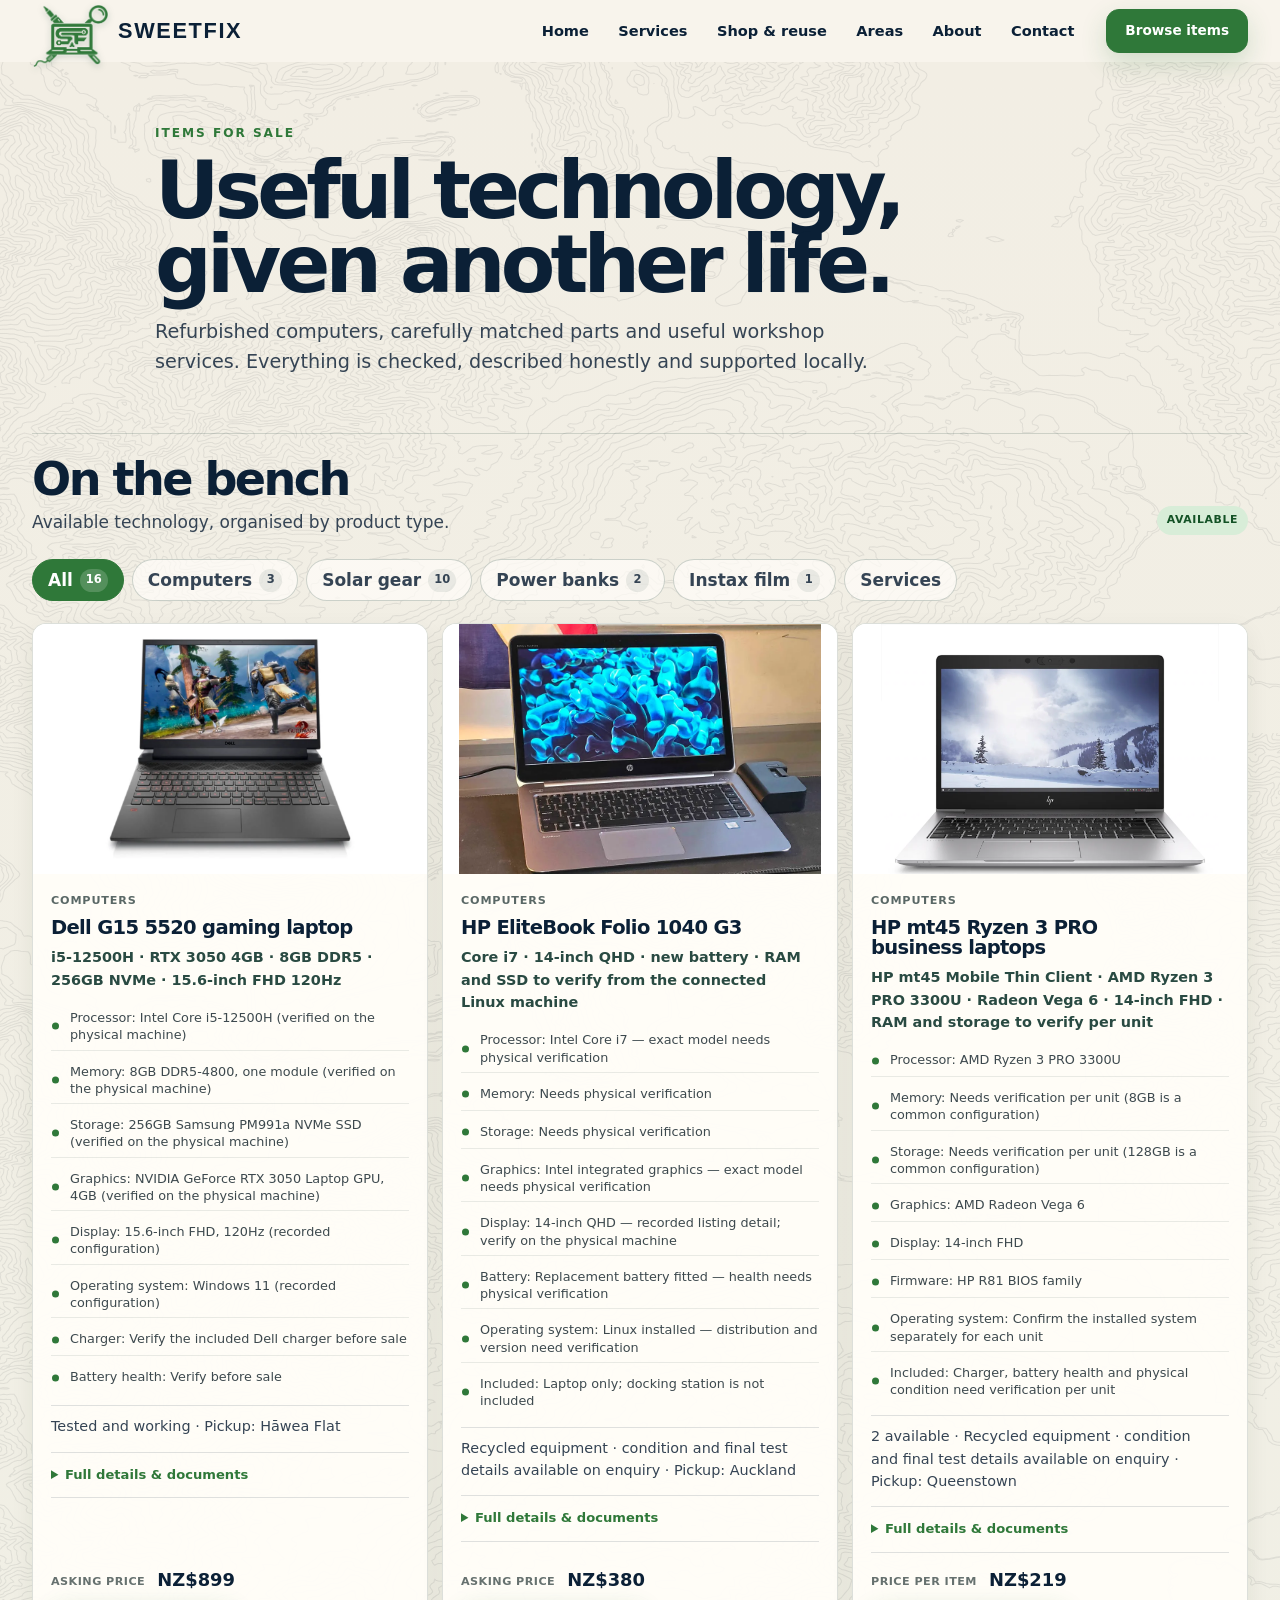
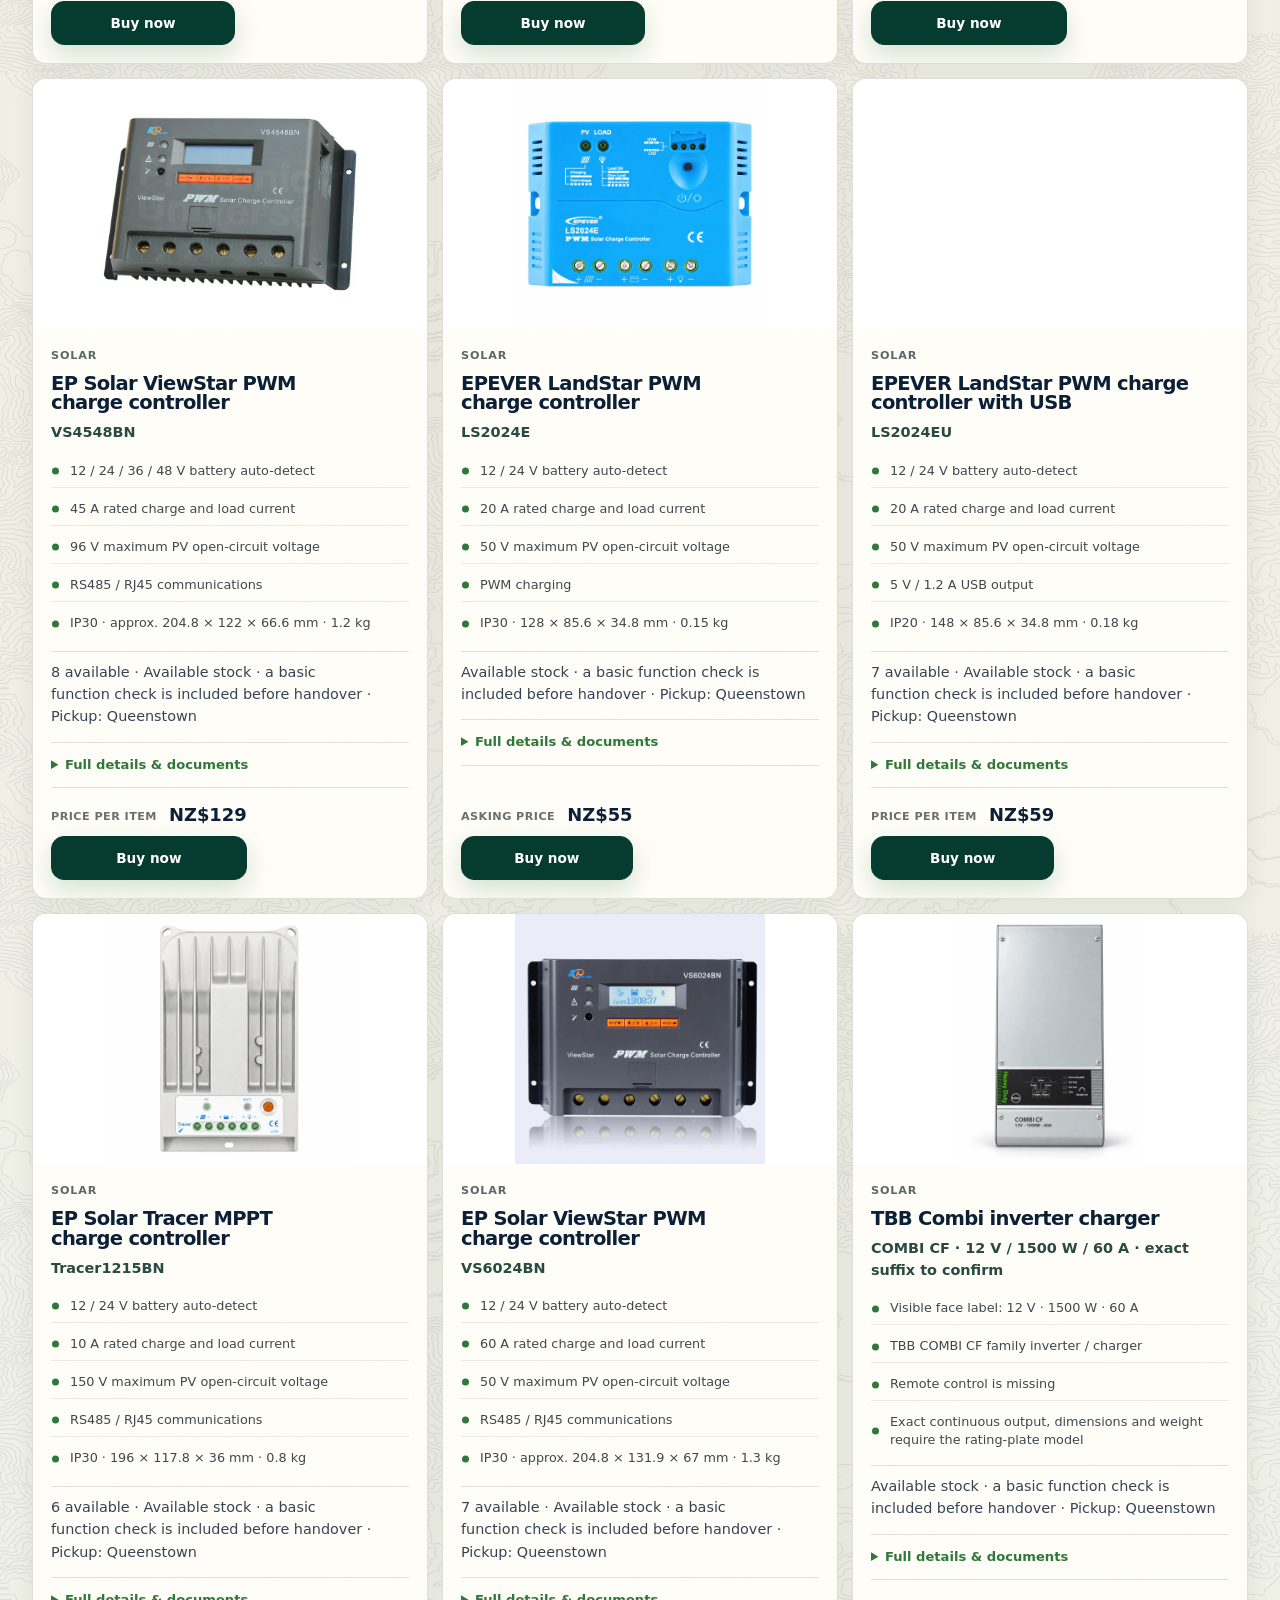
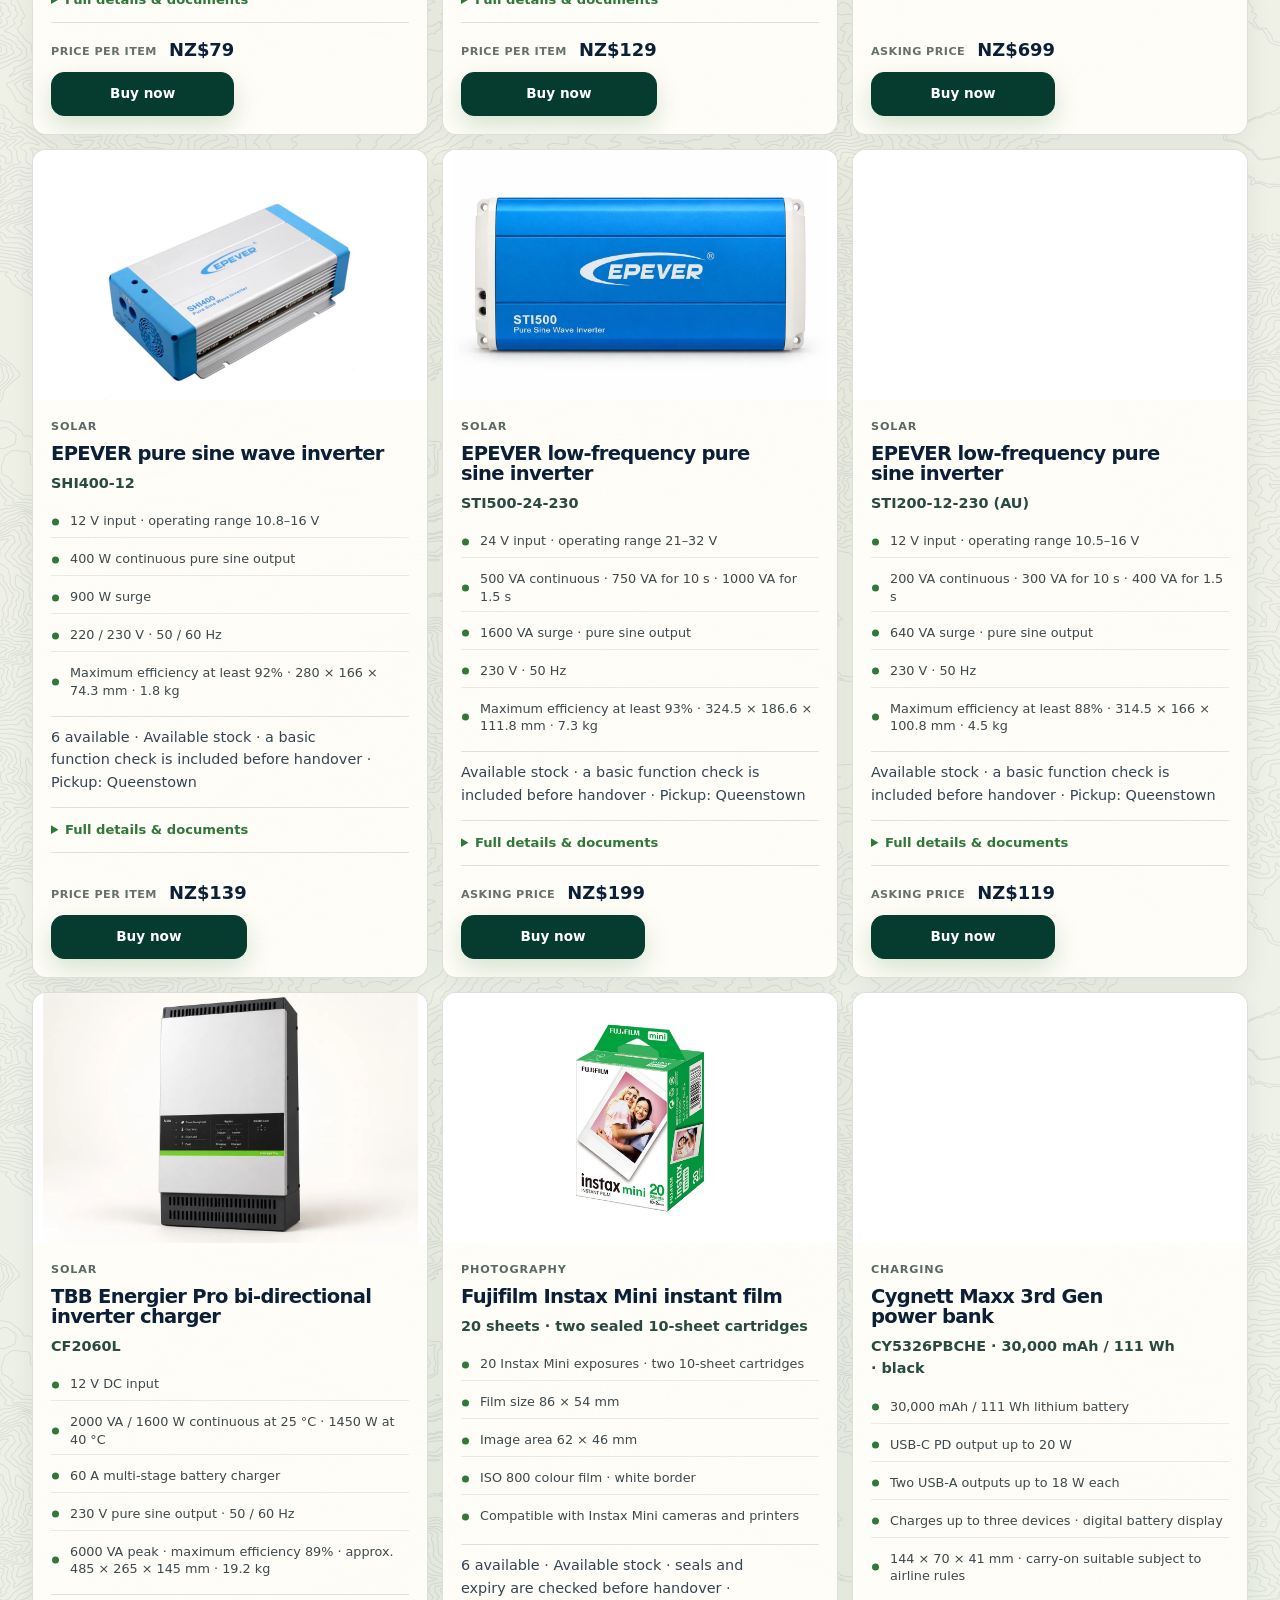
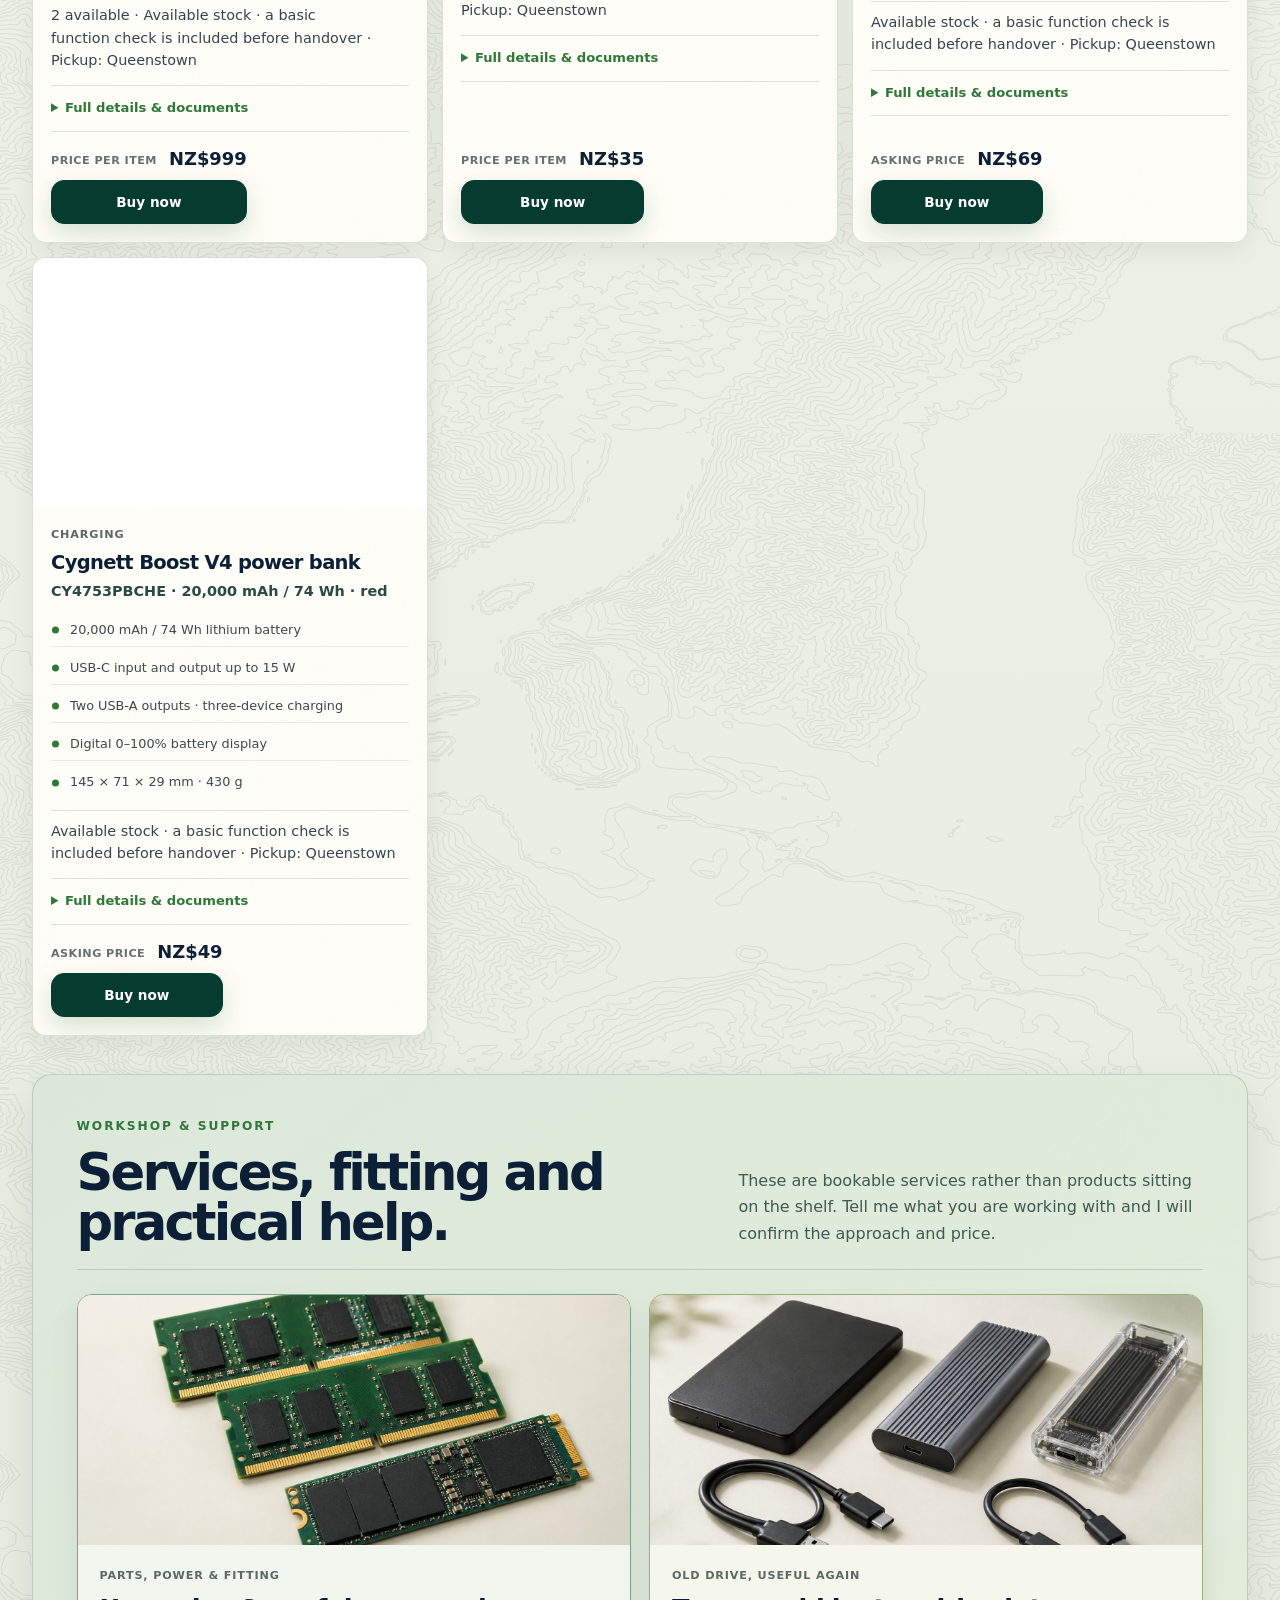
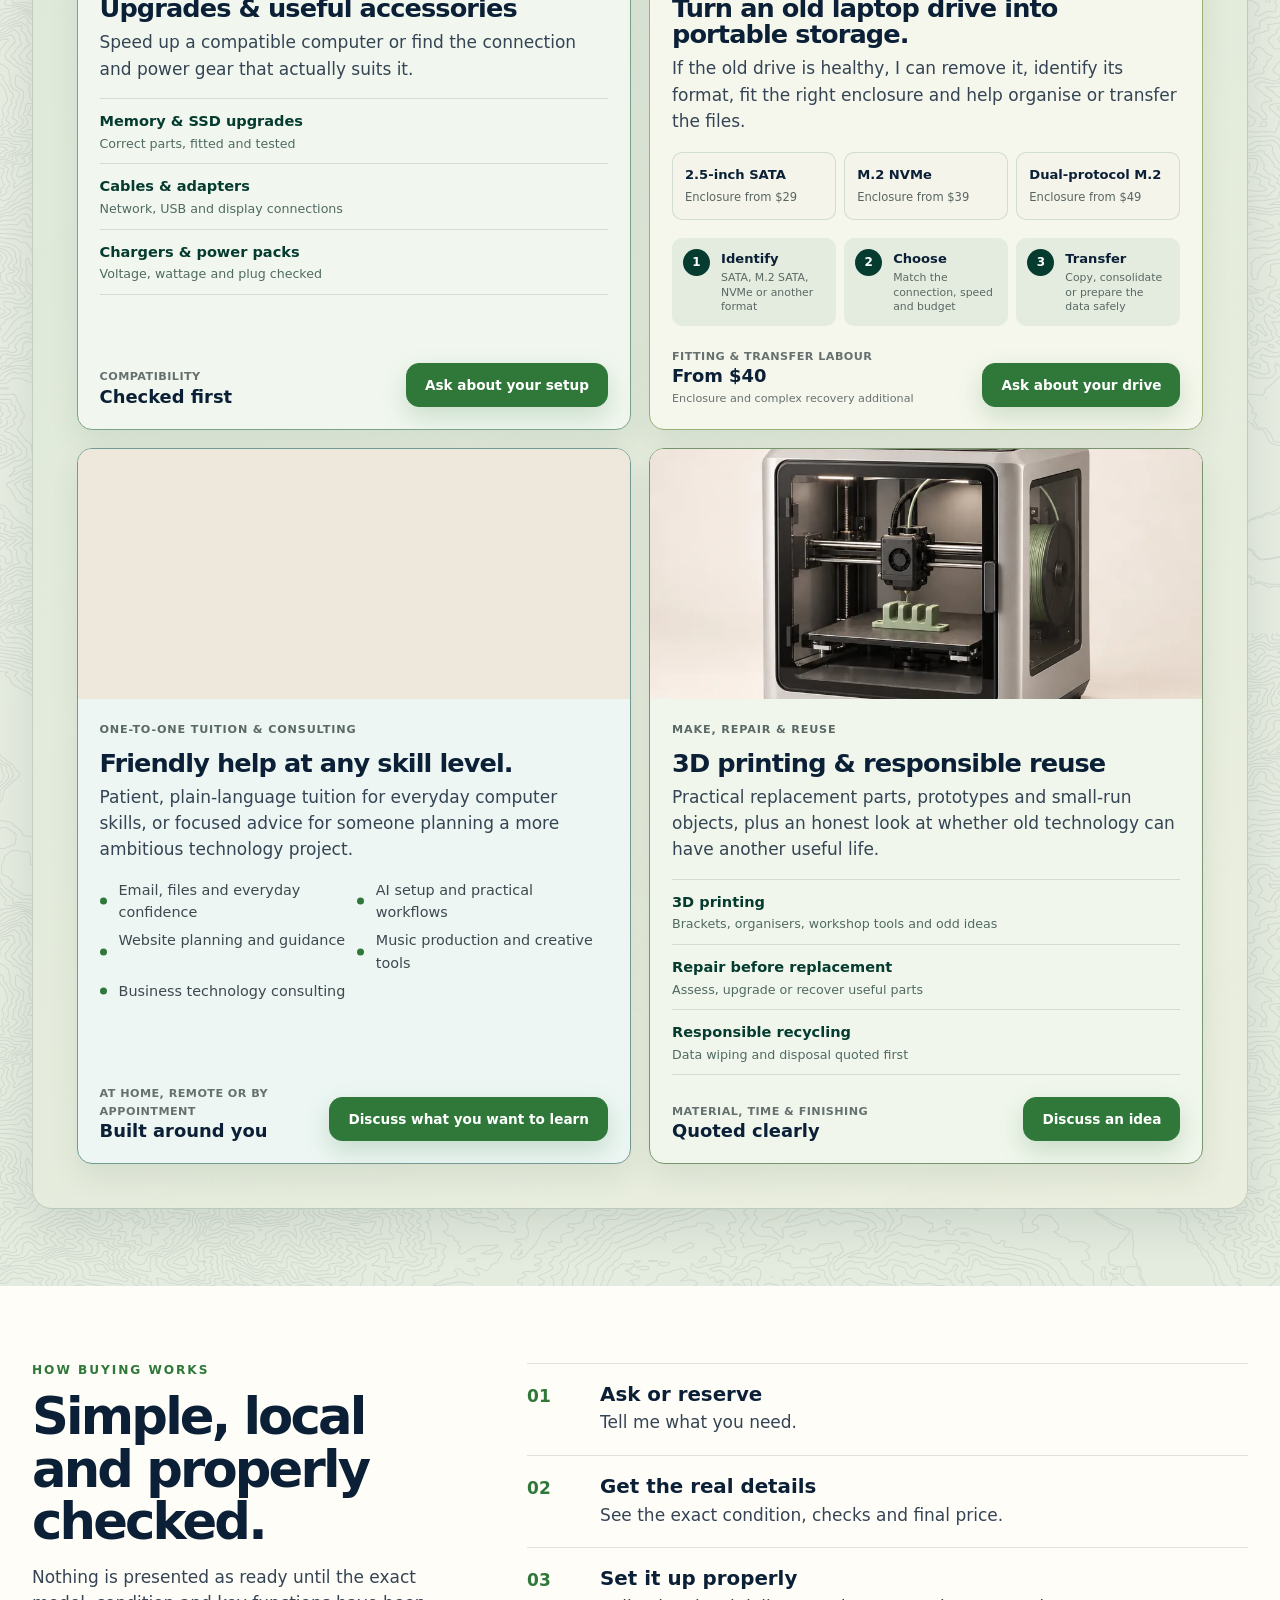
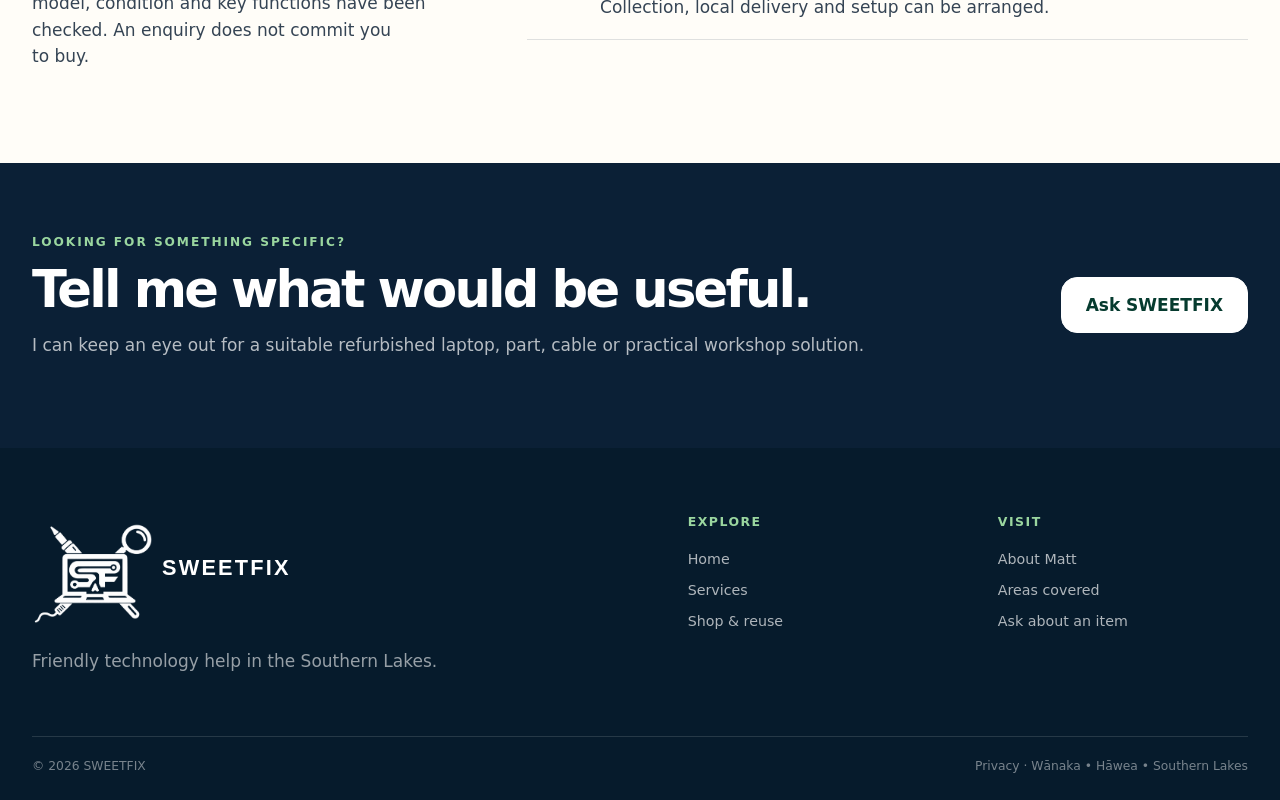
==== commit 6f3adf69: "Publish optimized website imagery" ====
--- a/shop/index.html
+++ b/shop/index.html
@@ -57,7 +57,7 @@
             </article>
 
             <article class="catalog-card service-group service-group-making reveal" data-catalog-category="Services">
-              <img class="card-media" src="assets/service-3d-printing-card-v2.png" alt="A desktop 3D printer making a practical cable organiser" loading="lazy" decoding="async" />
+              <img class="card-media" src="assets/service-3d-printing-card-v2.webp" alt="A desktop 3D printer making a practical cable organiser" loading="lazy" decoding="async" />
               <div class="card-body"><div class="card-kicker"><span>Make, repair &amp; reuse</span></div><h3>3D printing &amp; responsible reuse</h3><p>Practical replacement parts, prototypes and small-run objects, plus an honest look at whether old technology can have another useful life.</p><ul class="service-options"><li><strong>3D printing</strong><span>Brackets, organisers, workshop tools and odd ideas</span></li><li><strong>Repair before replacement</strong><span>Assess, upgrade or recover useful parts</span></li><li><strong>Responsible recycling</strong><span>Data wiping and disposal quoted first</span></li></ul><div class="card-action"><span class="price"><small>Material, time &amp; finishing</small><strong>Quoted clearly</strong></span><a class="button button-small" href="/?interest=a%203D%20printing%2C%20repair%20or%20reuse%20project&amp;service=3D%20printing">Discuss an idea</a></div></div>
             </article>
               </div>
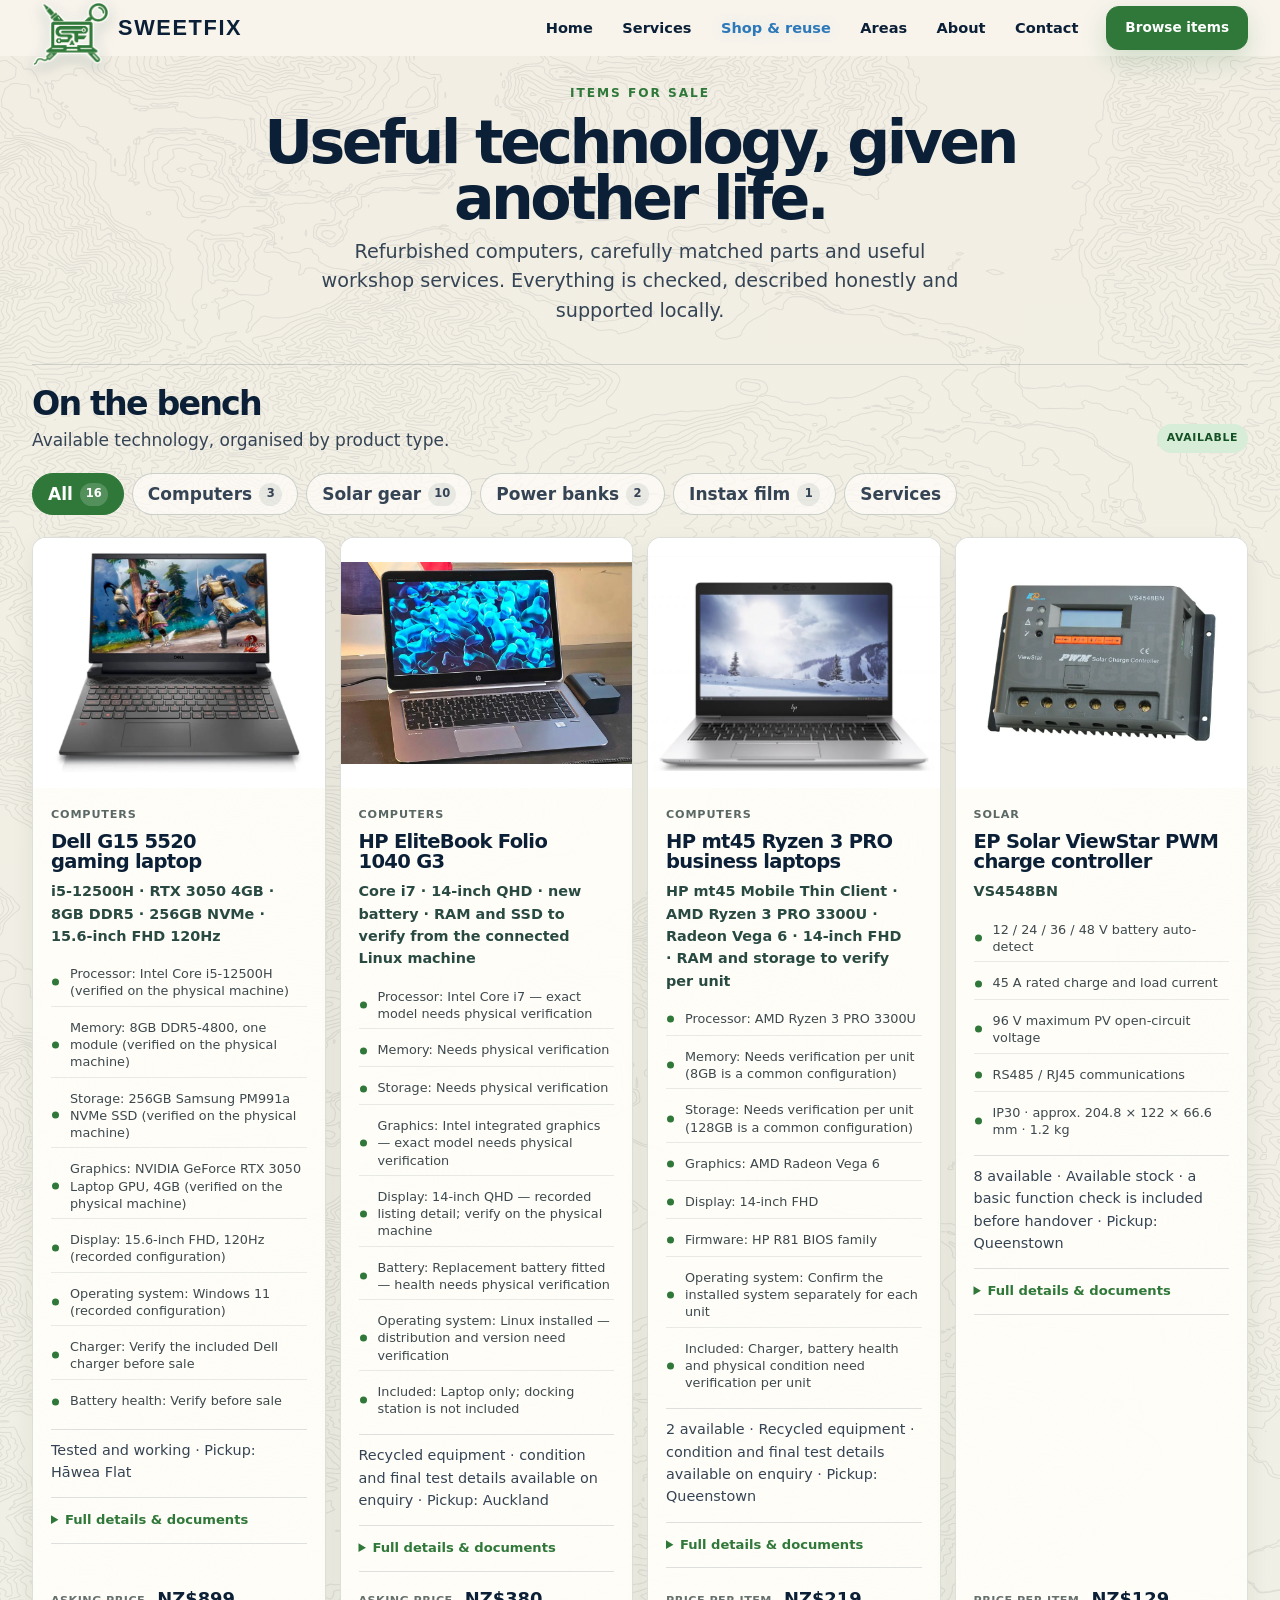
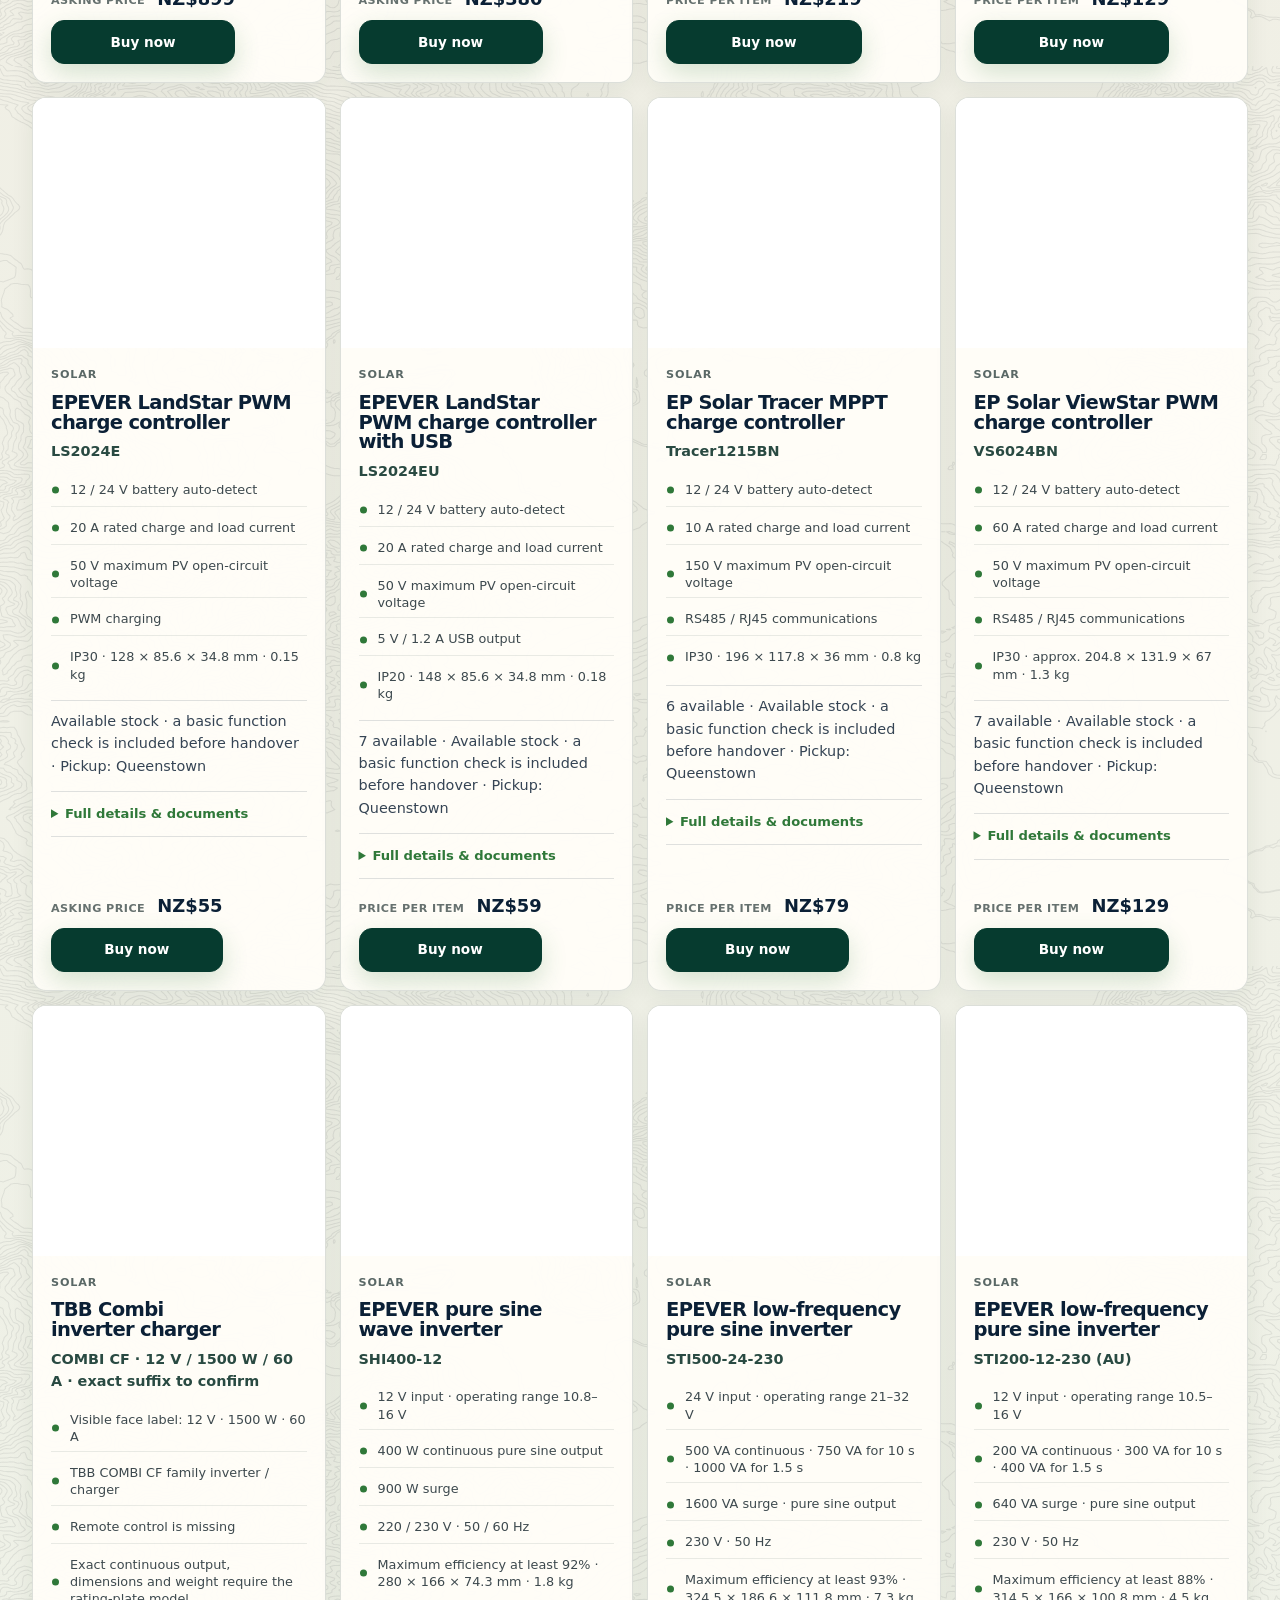
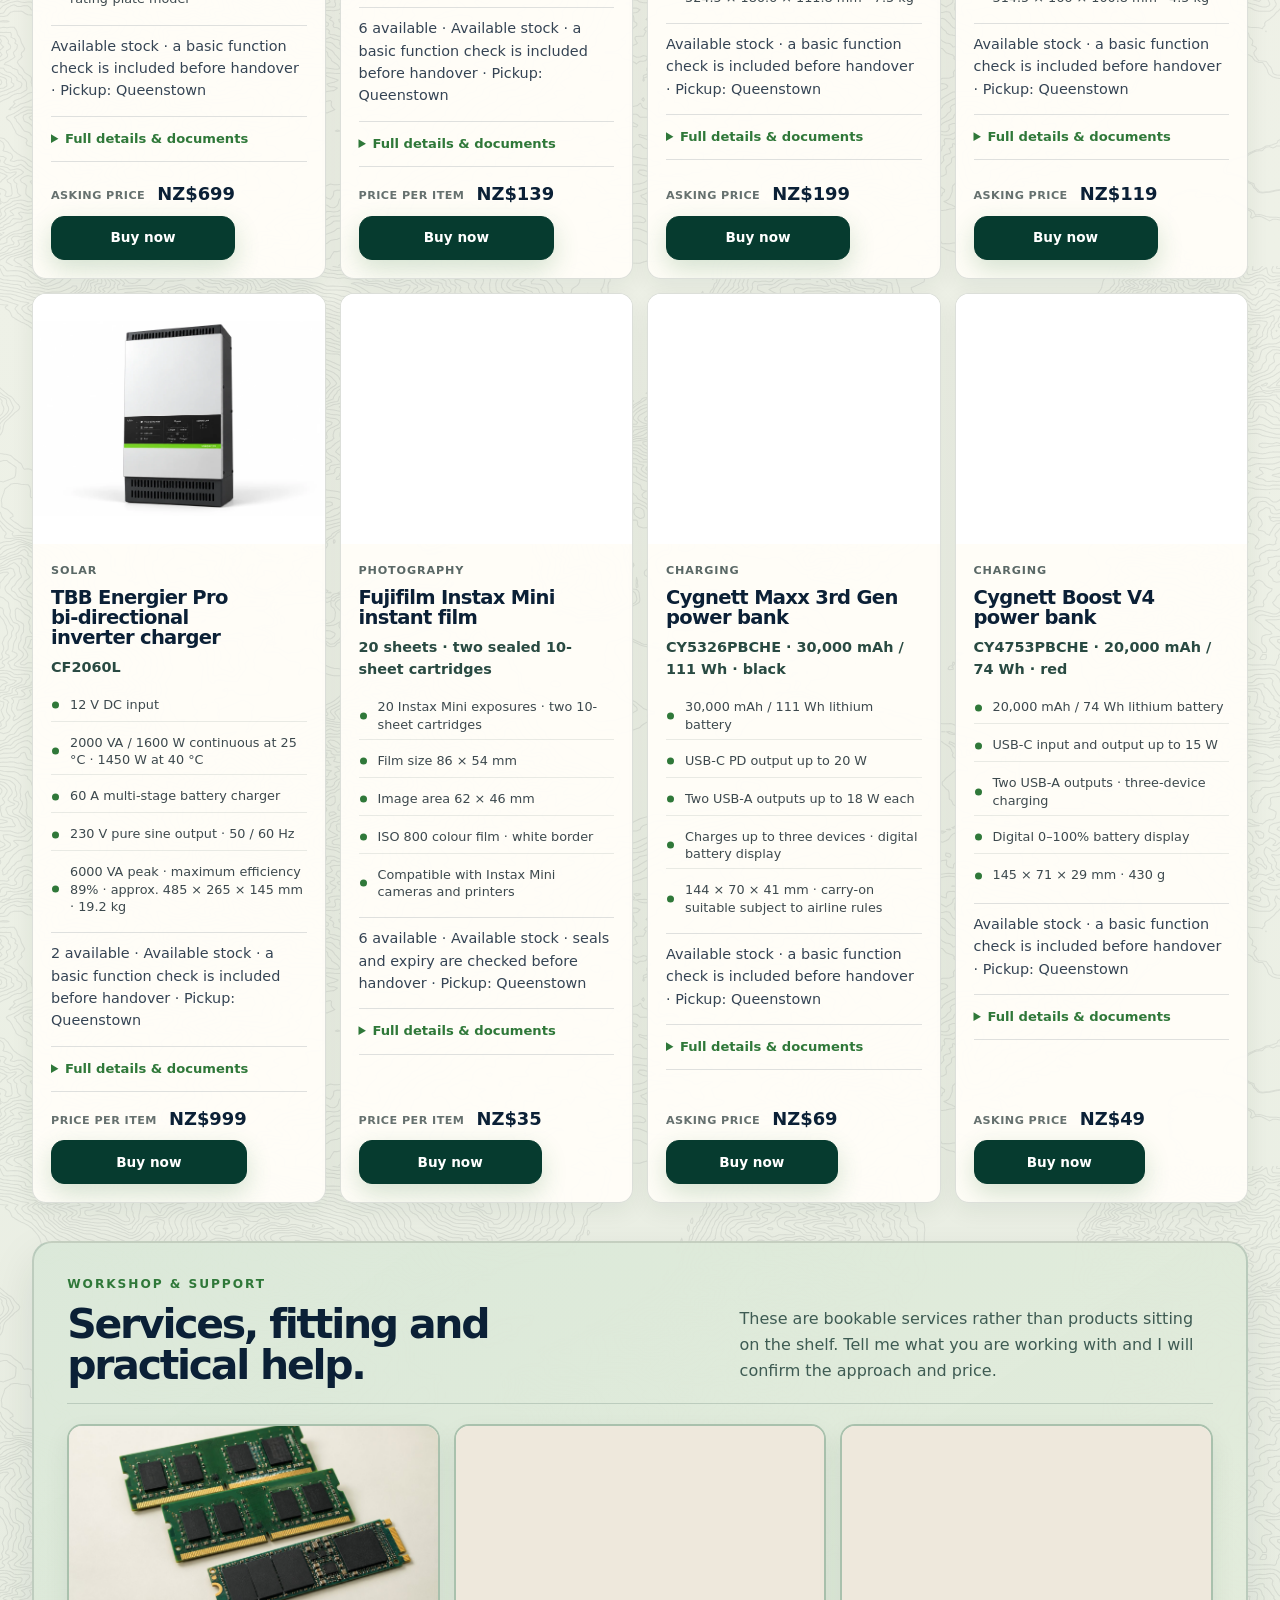
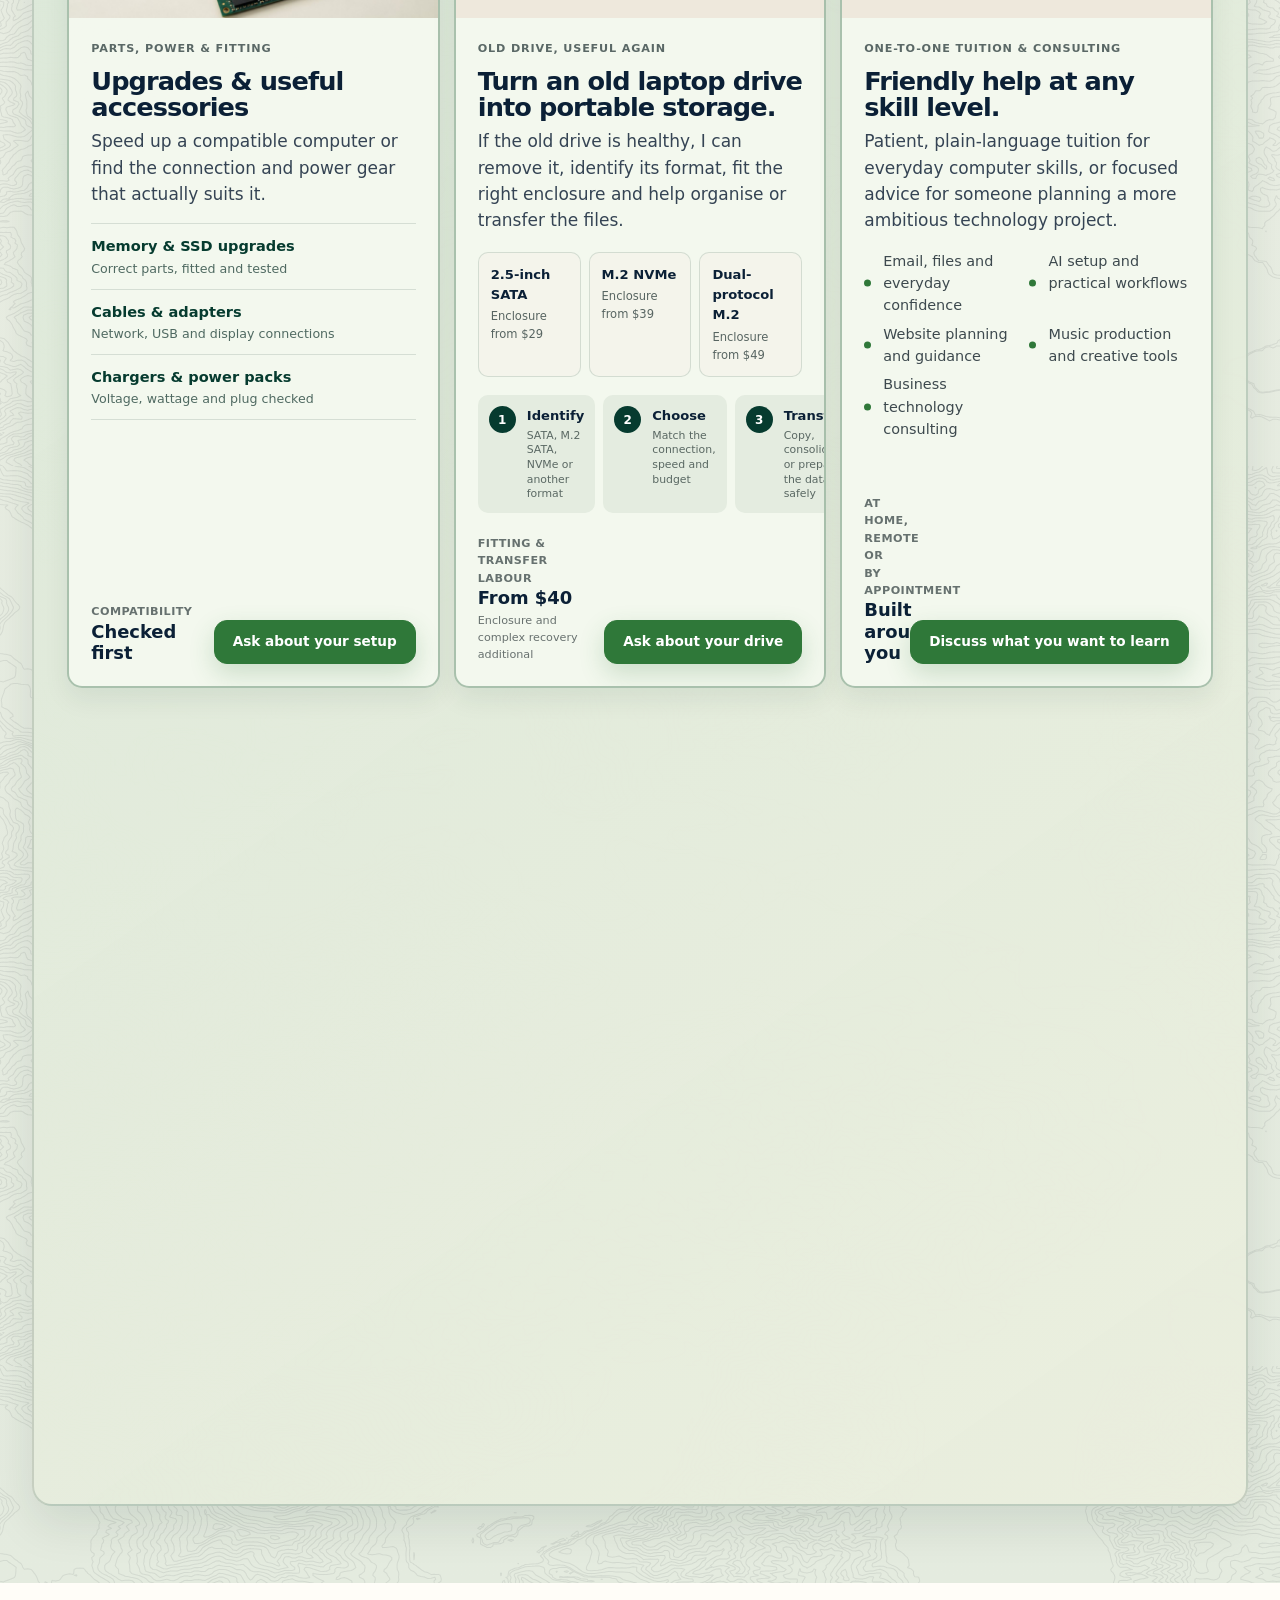
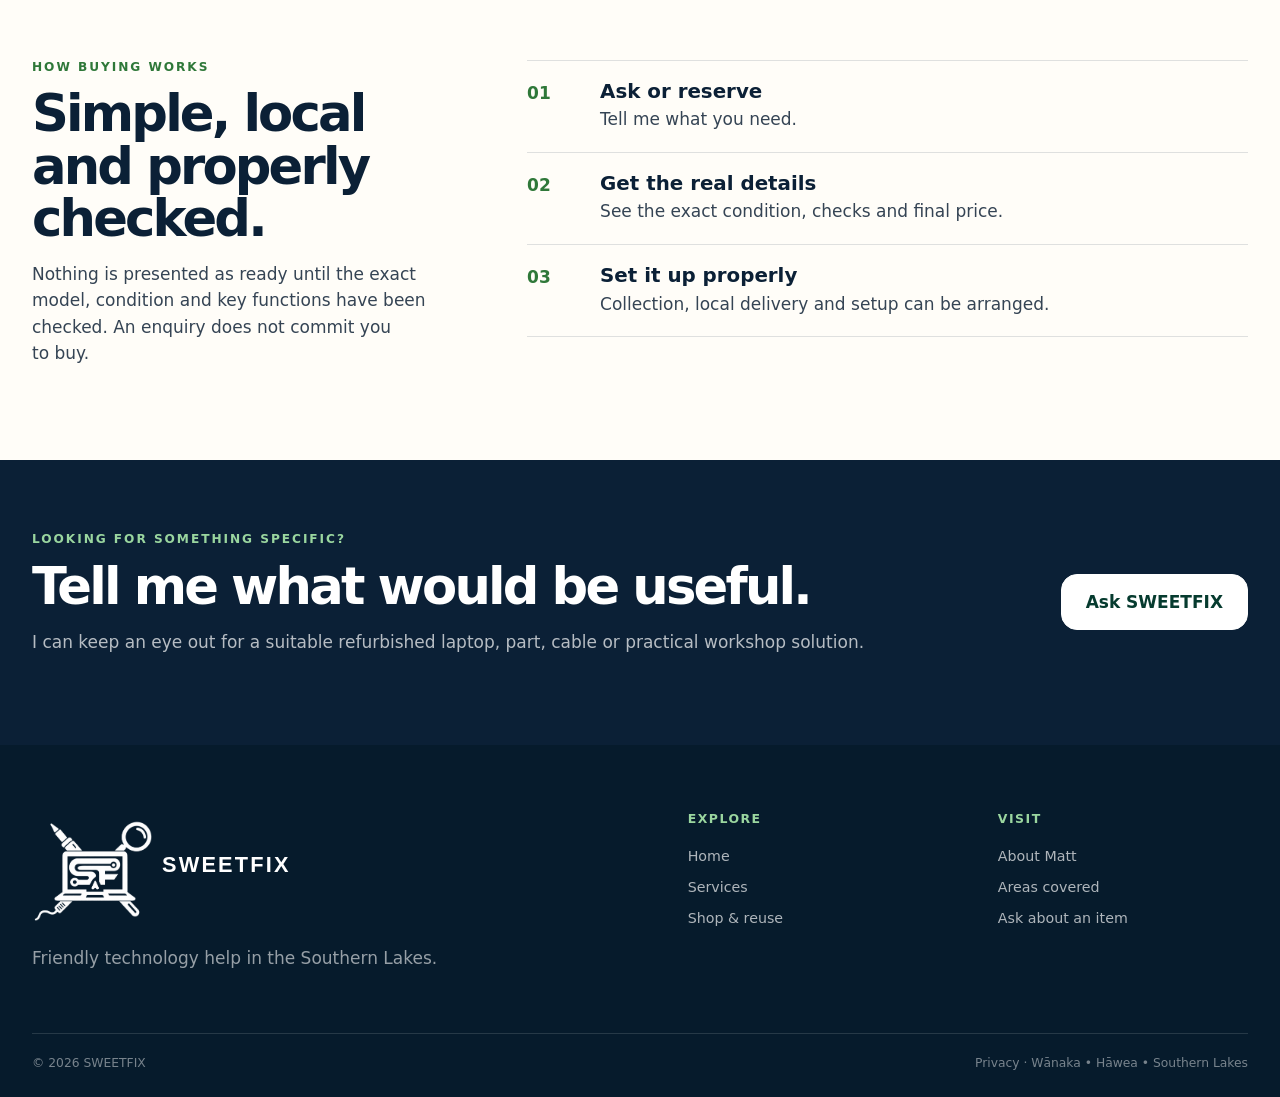
==== commit 6cc4bd4d: "Publish polished services and compact shop" ====
--- a/shop/index.html
+++ b/shop/index.html
@@ -20,7 +20,7 @@
     <div class="shell header-inner">
       <a class="brand" href="/" aria-label="SWEETFIX home"><img class="brand-mark" src="assets/sweetfix-logo-green.png" alt="" width="74" height="62" /><span>SWEETFIX</span></a>
       <button class="menu-toggle" type="button" aria-expanded="false" aria-controls="site-navigation"><span class="sr-only">Open navigation</span><span aria-hidden="true"></span><span aria-hidden="true"></span><span aria-hidden="true"></span></button>
-      <nav id="site-navigation" class="site-nav" aria-label="Primary navigation"><a href="/">Home</a><a href="/#services">Services</a><a class="is-active" aria-current="page" href="/shop">Shop &amp; reuse</a><a href="/#areas">Areas</a><a href="/#about">About</a><a href="/#contact">Contact</a></nav>
+      <nav id="site-navigation" class="site-nav" aria-label="Primary navigation"><a href="/">Home</a><a href="/#services">Services</a><a class="is-active shop-nav-link" aria-current="page" href="/shop">Shop &amp; reuse</a><a href="/#areas">Areas</a><a href="/#about">About</a><a href="/#contact">Contact</a></nav>
       <div class="header-actions"><a class="button button-small" href="#items">Browse items</a></div>
     </div>
   </header>
